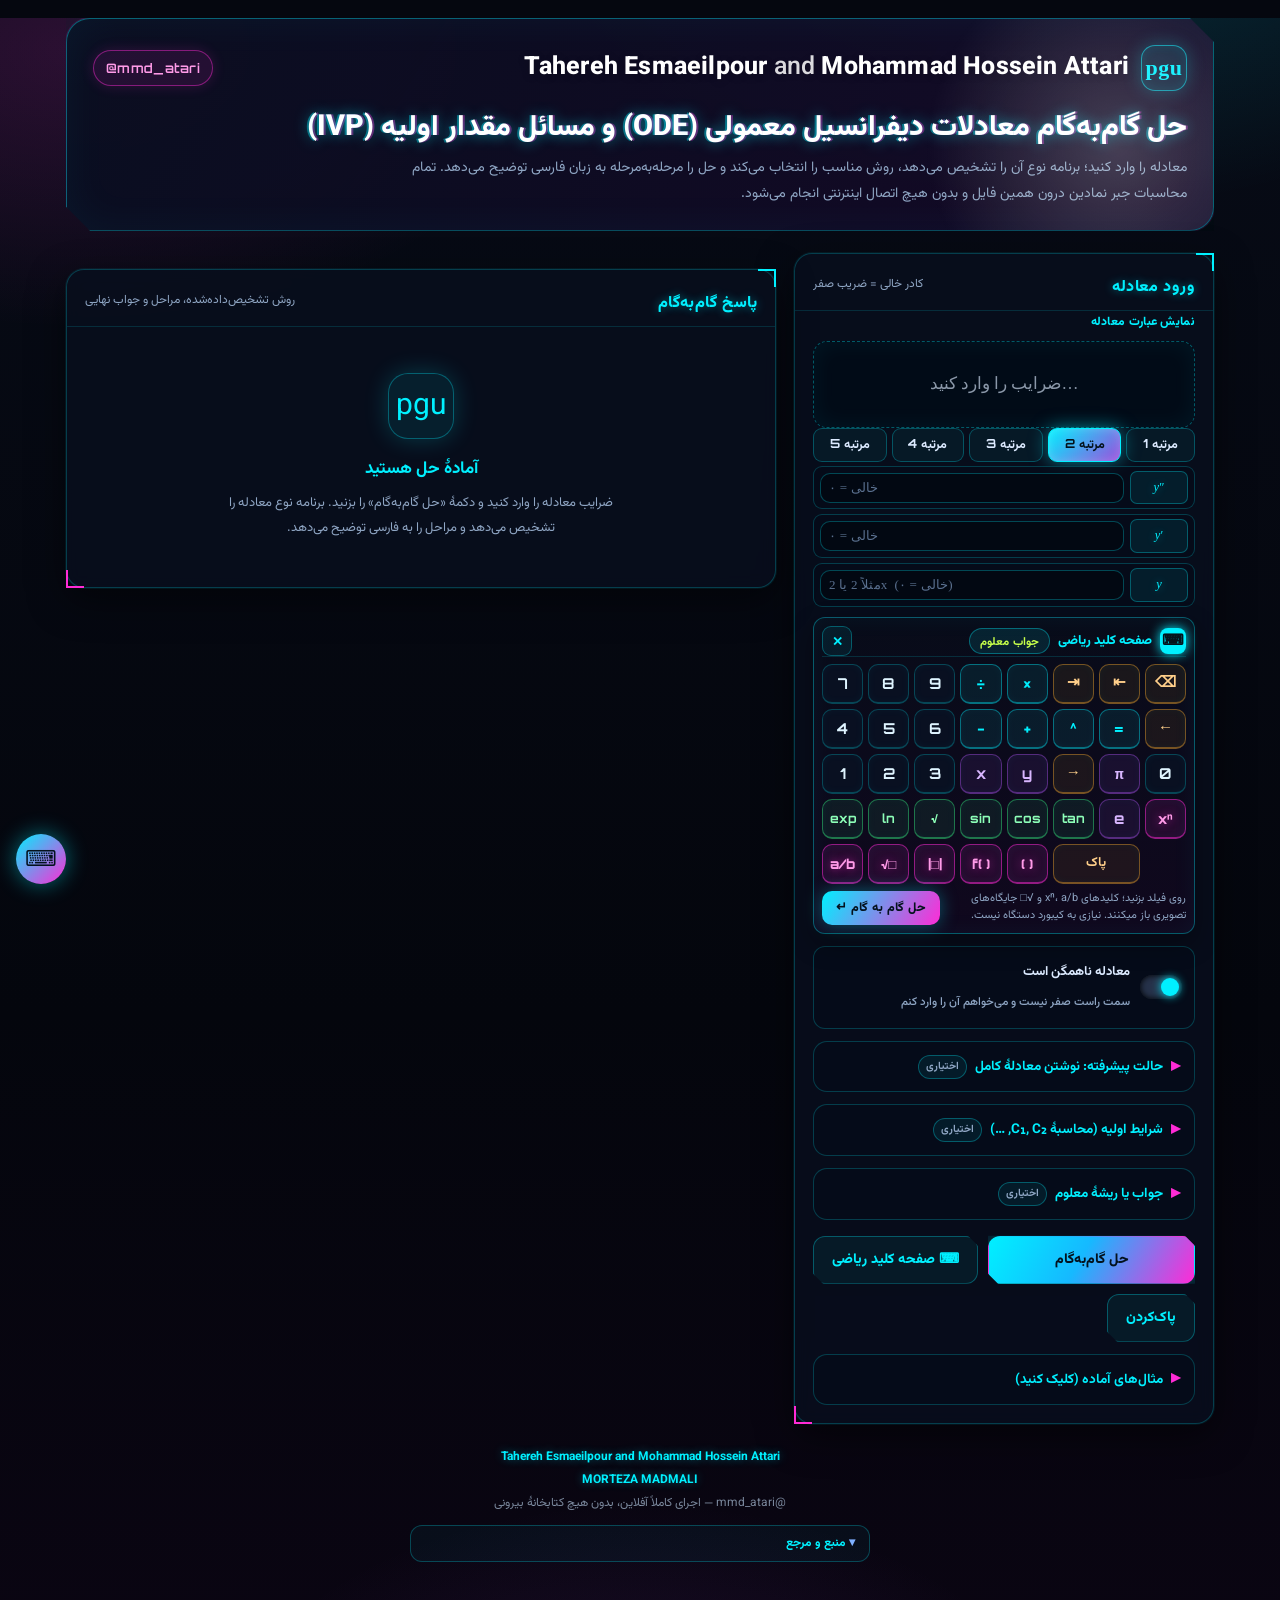
==== index.html @ f5df36d0 "Add index.html for GitHub Pages link" ====
<!DOCTYPE html>
<html lang="fa" dir="rtl">
<head>
<meta charset="utf-8">
<meta name="viewport" content="width=device-width, initial-scale=1, maximum-scale=5">
<meta name="description" content="حل گام‌به‌گام معادلات دیفرانسیل معمولی و مسائل مقدار اولیه — کاملاً آفلاین">
<meta name="author" content="Tahereh Esmaeilpour and Mohammad Hossein Attari">
<meta name="theme-color" content="#05070f">
<title>حل گام‌به‌گام معادلات دیفرانسیل | Tahereh Esmaeilpour &amp; Mohammad Hossein Attari</title>
<link id="favicon" rel="icon" href="data:,">
<style>
/* فونتهای داخلی — Vazirmatn (فارسی) و Orbitron (سایبرپانک) */
@font-face{font-family:'Vazirmatn';src:url([data-uri]) format('truetype');font-weight:100 900;font-style:normal;font-display:swap;}
@font-face{font-family:'Orbitron';src:url([data-uri]) format('truetype');font-weight:400 900;font-style:normal;font-display:swap;}

/* ============================================================
   رابط کاربری — طراحی فارسی/راست‌به‌چپ
   ============================================================ */
:root {
  --bg: #2a1206;
  --bg2: #4a1e08;
  --card: #ffffff;
  --ink: #16202e;
  --ink-soft: #4d5c70;
  --line: #e2e8f0;
  --brand: #1f6feb;
  --brand2: #7c3aed;
  --brand3: #0ea5a5;
  --ok: #0f9d58;
  --warn: #b45309;
  --err: #c02626;
  --math-bg: #f7f9fc;
  --radius: 18px;
  --shadow: 0 10px 30px rgba(15, 30, 60, .08);
  --shadow-lg: 0 24px 60px rgba(15, 30, 60, .14);
  --mono: "Cambria Math", "Latin Modern Math", "Times New Roman", serif;
}

* { box-sizing: border-box; }

html, body {
  margin: 0;
  padding: 0;
}

body {
  font-family: "Vazirmatn", "Segoe UI", Tahoma, "Iranian Sans", sans-serif;
  background:
    radial-gradient(1200px 600px at 85% -10%, #ff8a1f 0%, transparent 60%),
    radial-gradient(900px 500px at 5% 0%, #ff4d00 0%, transparent 55%),
    radial-gradient(700px 500px at 50% 100%, #ffb02e 0%, transparent 60%),
    var(--bg);
  color: var(--ink);
  line-height: 1.9;
  min-height: 100vh;
  -webkit-text-size-adjust: 100%;
}

.wrap {
  max-width: 1180px;
  margin: 0 auto;
  padding: 0 16px 60px;
}

/* ------------------------------ هدر ------------------------------ */
.hero {
  position: relative;
  margin: 18px auto 22px;
  padding: 26px 26px 22px;
  border-radius: 24px;
  background:
    linear-gradient(135deg, rgba(255,61,0,.96), rgba(255,122,24,.94) 55%, rgba(255,178,46,.94));
  color: #fff;
  box-shadow: var(--shadow-lg);
  overflow: hidden;
}
.hero::after {
  content: "";
  position: absolute;
  inset: -40% -10% auto auto;
  width: 420px; height: 420px;
  background: radial-gradient(circle, rgba(255,255,255,.22), transparent 65%);
  border-radius: 50%;
  pointer-events: none;
}
.hero-top {
  display: flex;
  align-items: center;
  justify-content: space-between;
  gap: 14px;
  flex-wrap: wrap;
}
.brand-line {
  display: flex;
  align-items: center;
  gap: 12px;
}
.logo-mark {
  width: 46px; height: 46px;
  border-radius: 14px;
  background: rgba(255,255,255,.16);
  border: 1px solid rgba(255,255,255,.35);
  display: grid;
  place-items: center;
  font-family: var(--mono);
  font-size: 22px;
  font-weight: 700;
  letter-spacing: .5px;
  backdrop-filter: blur(4px);
}
.authors {
  font-size: clamp(17px, 2.4vw, 25px);
  font-weight: 800;
  letter-spacing: .2px;
  direction: ltr;
  text-align: left;
  line-height: 1.35;
  text-shadow: 0 2px 8px rgba(0,0,0,.18);
}
.handle {
  display: inline-flex;
  align-items: center;
  gap: 6px;
  font-size: 13px;
  padding: 5px 12px;
  border-radius: 999px;
  background: rgba(0,0,0,.22);
  border: 1px solid rgba(255,255,255,.28);
  direction: ltr;
  font-weight: 600;
  letter-spacing: .3px;
}
.hero h1 {
  margin: 16px 0 4px;
  font-size: clamp(20px, 3vw, 29px);
  font-weight: 800;
  line-height: 1.5;
}
.hero p.sub {
  margin: 0;
  font-size: 14px;
  color: rgba(255,255,255,.9);
  max-width: 780px;
}
.chips {
  display: flex;
  flex-wrap: wrap;
  gap: 8px;
  margin-top: 14px;
}
.chip-soft {
  font-size: 12px;
  padding: 4px 11px;
  border-radius: 999px;
  background: rgba(255,255,255,.14);
  border: 1px solid rgba(255,255,255,.25);
}

/* ------------------------------ شبکه ------------------------------ */
.layout {
  display: grid;
  grid-template-columns: minmax(0, 420px) minmax(0, 1fr);
  gap: 18px;
  align-items: start;
}
@media (max-width: 980px) {
  .layout { grid-template-columns: 1fr; }
}

.card {
  background: var(--card);
  border-radius: var(--radius);
  box-shadow: var(--shadow);
  border: 1px solid rgba(255,255,255,.6);
}
.card + .card { margin-top: 16px; }

.card-head {
  padding: 16px 18px 10px;
  display: flex;
  align-items: center;
  justify-content: space-between;
  gap: 10px;
  flex-wrap: wrap;
}
.card-head h2 {
  margin: 0;
  font-size: 16px;
  font-weight: 800;
}
.card-head .hint {
  font-size: 12px;
  color: var(--ink-soft);
}
.card-body { padding: 0 18px 18px; }

.label {
  display: block;
  font-size: 13px;
  font-weight: 700;
  margin: 12px 0 6px;
  color: #24334a;
}
.label small {
  font-weight: 500;
  color: var(--ink-soft);
}

/* انتخاب مرتبه */
.order-row {
  display: flex;
  gap: 8px;
  flex-wrap: wrap;
}
.order-btn {
  flex: 1 1 auto;
  min-width: 52px;
  padding: 10px 6px;
  border-radius: 12px;
  border: 1.5px solid var(--line);
  background: #fbfcfe;
  color: #26374f;
  font-family: inherit;
  font-size: 14px;
  font-weight: 700;
  cursor: pointer;
  transition: all .15s ease;
}
.order-btn:hover { border-color: #b9cbe8; transform: translateY(-1px); }
.order-btn.active {
  background: linear-gradient(135deg, var(--brand), var(--brand2));
  border-color: transparent;
  color: #fff;
  box-shadow: 0 8px 18px rgba(31,111,235,.28);
}

/* ضرایب */
.coef-list {
  display: flex;
  flex-direction: column;
  gap: 8px;
  margin-top: 6px;
}
.coef-row {
  display: grid;
  grid-template-columns: 74px minmax(0, 1fr);
  align-items: center;
  gap: 8px;
  padding: 6px 8px;
  border-radius: 12px;
  background: #f8fafd;
  border: 1px solid var(--line);
}
.coef-tag {
  font-family: var(--mono);
  font-size: 15px;
  text-align: center;
  color: #1d3557;
  background: #fff;
  border: 1px solid var(--line);
  border-radius: 9px;
  padding: 6px 4px;
  direction: ltr;
  white-space: nowrap;
}
.coef-tag .pow { font-size: 11px; }

/* فشرده کردن بلوک مرتبه و ضرایب */
.input-card .label { margin: 8px 0 4px; font-size: 12px; }
.order-row { gap: 5px; }
.order-btn { min-width: 42px; padding: 6px 4px; border-radius: 9px; font-size: 12.5px; }
.coef-list { gap: 5px; margin-top: 4px; }
.coef-row {
  grid-template-columns: 58px minmax(0, 1fr);
  gap: 6px; padding: 4px 6px; border-radius: 9px;
}
.coef-tag { font-size: 12.5px; padding: 4px 3px; border-radius: 7px; }
.coef-tag .pow { font-size: 10px; }
.coef-row .math-input { padding: 6px 8px; font-size: 13px; min-height: 30px; }

input[type="text"], select, textarea {
  width: 100%;
  font-family: inherit;
  font-size: 14px;
  padding: 10px 12px;
  border-radius: 10px;
  border: 1.5px solid #d7e0ee;
  background: #fff;
  color: var(--ink);
  direction: ltr;
  text-align: left;
  transition: border-color .15s ease, box-shadow .15s ease;
}
input[type="text"]::placeholder { color: #9aa8bb; }
input[type="text"]:focus, select:focus, textarea:focus {
  outline: none;
  border-color: var(--brand);
  box-shadow: 0 0 0 4px rgba(31,111,235,.13);
}
input[dir="rtl"], input.fa { direction: rtl; text-align: right; }
.math-input { font-family: var(--mono); font-size: 14.5px; letter-spacing: .1px; }
input:disabled { background: #f1f4f9; color: #8b98a9; }

/* سوییچ‌ها */
.switch-row {
  display: flex;
  align-items: center;
  gap: 10px;
  padding: 10px 12px;
  border-radius: 12px;
  background: #f6f8fc;
  border: 1px solid var(--line);
  margin-top: 12px;
  cursor: pointer;
  user-select: none;
}
.switch-row input { display: none; }
.switch {
  width: 42px; height: 24px;
  border-radius: 999px;
  background: #cfdaea;
  position: relative;
  flex: 0 0 auto;
  transition: background .18s ease;
}
.switch::after {
  content: "";
  position: absolute;
  top: 3px; right: 3px;
  width: 18px; height: 18px;
  border-radius: 50%;
  background: #fff;
  box-shadow: 0 1px 4px rgba(0,0,0,.25);
  transition: transform .18s ease;
}
.switch-row input:checked + .switch { background: linear-gradient(135deg, var(--brand), var(--brand2)); }
.switch-row input:checked + .switch::after { transform: translateX(-18px); }
.switch-row .sw-label { font-size: 13px; font-weight: 700; }
.switch-row .sw-hint { font-size: 11.5px; color: var(--ink-soft); font-weight: 500; }

/* بخش کشویی */
details.section {
  border: 1px solid var(--line);
  border-radius: 14px;
  margin-top: 12px;
  background: #fbfcfe;
  overflow: hidden;
}
details.section > summary {
  cursor: pointer;
  padding: 12px 14px;
  font-size: 13.5px;
  font-weight: 700;
  color: #1d2f47;
  list-style: none;
  display: flex;
  align-items: center;
  gap: 8px;
}
details.section > summary::-webkit-details-marker { display: none; }
details.section > summary::before {
  content: "‹";
  font-size: 18px;
  line-height: 1;
  color: var(--brand);
  transform: rotate(0deg);
  transition: transform .18s ease;
}
details.section[open] > summary::before { transform: rotate(-90deg); }
details.section > .inner { padding: 0 14px 14px; }
details.section > summary .badge-opt {
  font-size: 10.5px;
  font-weight: 700;
  color: #6b7a8f;
  border: 1px solid var(--line);
  background: #fff;
  padding: 1px 7px;
  border-radius: 999px;
}

.grid-2 {
  display: grid;
  grid-template-columns: 1fr 1fr;
  gap: 10px;
}
@media (max-width: 520px) {
  .grid-2 { grid-template-columns: 1fr; }
}
.field { margin-top: 10px; }
.field label {
  display: block;
  font-size: 12.5px;
  font-weight: 700;
  margin-bottom: 5px;
  color: #2a3a52;
}
.field .sub { font-size: 11px; color: var(--ink-soft); font-weight: 500; }

textarea { min-height: 74px; resize: vertical; font-family: var(--mono); font-size: 14px; }

/* پیشنمایش عبارت معادله — بالای کادر ورودی */
.preview-label {
  font-size: 12px;
  font-weight: 800;
  color: var(--neon-cyan);
  letter-spacing: .3px;
  margin-bottom: 7px;
}
.preview {
  margin-top: 0;
  padding: 14px;
  border-radius: 14px;
  background: linear-gradient(180deg, #f8fbff, #eef4fb);
  border: 1px dashed #c8d7ea;
  min-height: 64px;
  display: grid;
  place-items: center;
  text-align: center;
}
.preview .math { font-size: 17px; }

/* دکمه‌ها */
.btn {
  display: inline-flex;
  align-items: center;
  justify-content: center;
  gap: 8px;
  font-family: inherit;
  font-size: 14px;
  font-weight: 800;
  padding: 12px 18px;
  border-radius: 12px;
  border: 1.5px solid transparent;
  cursor: pointer;
  transition: transform .12s ease, box-shadow .15s ease, background .15s ease;
}
.btn:active { transform: translateY(1px); }
.btn-primary {
  background: linear-gradient(135deg, var(--brand), var(--brand2));
  color: #fff;
  box-shadow: 0 10px 22px rgba(31,111,235,.3);
}
.btn-primary:hover { box-shadow: 0 14px 28px rgba(31,111,235,.36); }
.btn-ghost {
  background: #fff;
  border-color: #d7e0ee;
  color: #26374f;
}
.btn-ghost:hover { border-color: #b9cbe8; background: #fbfcfe; }
.btn-small { padding: 8px 13px; font-size: 12.5px; border-radius: 10px; }
.btn:disabled { opacity: .6; cursor: not-allowed; }

.actions {
  display: flex;
  gap: 10px;
  margin-top: 16px;
  flex-wrap: wrap;
}
.actions .btn-primary { flex: 1 1 160px; }

/* مثال‌ها */
.examples {
  display: flex;
  flex-wrap: wrap;
  gap: 6px;
  margin-top: 6px;
}
.ex {
  font-family: inherit;
  font-size: 11.5px;
  padding: 5px 9px;
  border-radius: 999px;
  border: 1px solid #dbe4f1;
  background: #fff;
  color: #2f415c;
  cursor: pointer;
  transition: all .15s ease;
}
.ex:hover { border-color: var(--brand); color: var(--brand); }

/* خطا */
.error-box {
  margin-top: 12px;
  padding: 11px 13px;
  border-radius: 12px;
  background: #fff4f4;
  border: 1px solid #f3c9c9;
  color: var(--err);
  font-size: 13px;
  font-weight: 600;
  display: none;
}
.error-box.show { display: block; }

/* ------------------------------ نتیجه ------------------------------ */
.result-wrap { min-height: 120px; }

.empty-state {
  padding: 46px 22px;
  text-align: center;
  color: #5b6c83;
}
.empty-state .icon {
  width: 66px; height: 66px;
  margin: 0 auto 14px;
  border-radius: 20px;
  display: grid;
  place-items: center;
  font-size: 30px;
  background: linear-gradient(135deg, #eef4ff, #f5efff);
  border: 1px solid #e3ebf7;
}
.empty-state h3 { margin: 0 0 6px; font-size: 17px; color: #25364e; }
.empty-state p { margin: 0 auto; font-size: 13px; max-width: 420px; }

.result-head {
  display: flex;
  align-items: flex-start;
  justify-content: space-between;
  gap: 12px;
  padding: 18px 18px 12px;
  flex-wrap: wrap;
}
.method-name {
  display: flex;
  align-items: center;
  gap: 10px;
  font-size: 17px;
  font-weight: 800;
  color: #16304f;
}
.method-name .dot {
  width: 10px; height: 10px; border-radius: 50%;
  background: var(--brand);
  box-shadow: 0 0 0 5px rgba(31,111,235,.15);
  flex: 0 0 auto;
}
.method-note { font-size: 12.5px; color: var(--ink-soft); margin-top: 4px; }

.tags { display: flex; flex-wrap: wrap; gap: 6px; }
.tag {
  font-size: 11px;
  font-weight: 700;
  padding: 3px 9px;
  border-radius: 999px;
  background: #eef4ff;
  color: #1f4f9e;
  border: 1px solid #dbe7fb;
  white-space: nowrap;
}
.tag.ic { background: #eefaf2; color: #12704a; border-color: #cdeeda; }
.tag.nonhom { background: #fff6ec; color: #9a5b12; border-color: #f6e0c4; }

.answer-box {
  margin: 6px 18px 18px;
  padding: 18px;
  border-radius: 16px;
  background: linear-gradient(180deg, #f6fbff, #eef5ff);
  border: 1.5px solid #d7e6fa;
  text-align: center;
}
.answer-box .cap {
  font-size: 11.5px;
  font-weight: 800;
  letter-spacing: .2px;
  color: #38618f;
  margin-bottom: 8px;
}
.answer-box .math { font-size: clamp(17px, 2.4vw, 23px); }
.answer-box.tinted {
  background: linear-gradient(180deg, #f4fdf8, #eafaf1);
  border-color: #cbeedb;
}

.steps { padding: 0 18px 8px; }
.step {
  position: relative;
  padding: 14px 0 14px 0;
  border-top: 1px solid #eef1f7;
}
.step:first-child { border-top: none; }
.step-title {
  display: flex;
  align-items: center;
  gap: 9px;
  font-size: 14px;
  font-weight: 800;
  color: #1d3557;
  margin-bottom: 8px;
}
.step-no {
  flex: 0 0 auto;
  width: 24px; height: 24px;
  border-radius: 8px;
  display: grid;
  place-items: center;
  font-size: 12px;
  font-weight: 800;
  color: #fff;
  background: linear-gradient(135deg, var(--brand), var(--brand2));
}
.step p {
  margin: 6px 0;
  font-size: 13.5px;
  color: #34455c;
}
.step .note {
  margin: 8px 0;
  padding: 9px 12px;
  border-radius: 10px;
  background: #f6f8fd;
  border-right: 3px solid var(--brand);
  font-size: 12.5px;
  color: #3b4d66;
}
.step .warn {
  margin: 8px 0;
  padding: 9px 12px;
  border-radius: 10px;
  background: #fff8ee;
  border-right: 3px solid var(--warn);
  font-size: 12.5px;
  color: #7c4a12;
}
.step ul { margin: 6px 0; padding-inline-start: 20px; }
.step li { font-size: 13px; color: #36475e; margin: 3px 0; }

.warnings {
  margin: 0 18px 14px;
  padding: 12px 14px;
  border-radius: 12px;
  background: #fffaf2;
  border: 1px solid #f5dfc0;
  color: #8a5a17;
  font-size: 12.5px;
}
.warnings b { color: #7a4c0d; }

.alts {
  margin: 4px 18px 18px;
  padding: 14px;
  border-radius: 14px;
  background: #fbf8ff;
  border: 1px dashed #d9c9f6;
}
.alts h4 { margin: 0 0 8px; font-size: 13px; color: #4b2d80; }
.alts .row { display: flex; flex-wrap: wrap; gap: 8px; }
.alt-note { font-size: 12px; color: #6b5a8a; margin-top: 8px; }

/* ------------------------------ ریاضی ------------------------------ */
.math {
  direction: ltr;
  unicode-bidi: isolate;
  text-align: center;
  font-family: var(--mono);
  font-size: 16px;
  line-height: 2.05;
  color: #10243c;
  margin: 9px 0;
  overflow-x: auto;
  overflow-y: hidden;
  padding: 2px 0;
}
.math i, .math-inline i { font-family: var(--mono); font-style: italic; }
.math .op, .math-inline .op { font-style: normal; }
.math sup, .math sub { font-size: .68em; }
.math .frac {
  display: inline-flex;
  flex-direction: column;
  vertical-align: middle;
  text-align: center;
  margin: 0 .18em;
  font-size: .95em;
  transform: translateY(-.06em);
}
.math .frac .fr-n {
  padding: 0 .22em;
  border-bottom: 1.4px solid currentColor;
  line-height: 1.35;
}
.math .frac .fr-d { padding: 0 .22em; line-height: 1.35; }
.math .sqrt { display: inline-flex; align-items: flex-start; }
.math .sqrt-sign { font-size: 1.28em; line-height: 1.2; transform: translateY(-.04em); }
.math .sqrt-ovl {
  border-top: 1.4px solid currentColor;
  padding: .08em .18em 0;
  margin-top: .16em;
  line-height: 1.5;
}
.math .paren { color: #58708c; }
.math .fn { font-style: normal; }
.math .abs { padding: 0 .1em; }
.math .int { font-size: 1.22em; vertical-align: -.12em; margin-inline-end: .12em; }

.math-inline {
  direction: ltr;
  unicode-bidi: isolate;
  display: inline-block;
  font-family: var(--mono);
  font-size: .98em;
  vertical-align: baseline;
}

.eq-line {
  font-family: var(--mono);
  font-size: 14.5px;
  direction: ltr;
  text-align: left;
  padding: 3px 0;
  color: #1b3352;
}
.eq-list { direction: ltr; text-align: left; display: inline-block; }

.root-list { display: inline-flex; flex-direction: column; gap: 6px; }
.root-row {
  display: flex;
  align-items: center;
  gap: 10px;
  padding: 6px 10px;
  border-radius: 10px;
  background: #f7f9fd;
  border: 1px solid #e6ecf5;
  direction: ltr;
}
.root-val { font-family: var(--mono); font-size: 14px; color: #14304f; min-width: 92px; }
.root-m, .root-type {
  font-family: "Vazirmatn", Tahoma, sans-serif;
  font-size: 11px;
  color: #5c6d84;
  background: #fff;
  border: 1px solid #e6ecf5;
  border-radius: 999px;
  padding: 1px 8px;
  white-space: nowrap;
}
.trial-term {
  display: inline-block;
  margin: 0 3px;
  padding: 2px 6px;
  border-radius: 8px;
  background: #f6f9ff;
  border: 1px solid #e6eefc;
}

/* نوار پایین */
.foot {
  margin-top: 22px;
  text-align: center;
  font-size: 12px;
  color: rgba(255,255,255,.62);
}
.foot .names { color: rgba(255,255,255,.86); font-weight: 700; direction: ltr; }

/* منبع و مرجع */
.source-ref {
  max-width: 460px;
  margin: 10px auto 0;
  text-align: right;
  border: 1px solid rgba(255,255,255,.18);
  border-radius: 12px;
  background: rgba(255,255,255,.05);
}
.source-ref > summary {
  cursor: pointer;
  list-style: none;
  padding: 6px 14px;
  font-size: 12px;
  font-weight: 700;
  color: rgba(255,255,255,.78);
}
.source-ref > summary::-webkit-details-marker { display: none; }
.source-ref > summary::before { content: "▾ "; color: #7fb0ff; }
.source-ref[open] > summary::before { content: "▴ "; }
.source-body {
  padding: 0 14px 12px;
  font-size: 11.5px;
  line-height: 1.9;
  color: rgba(255,255,255,.66);
}
.source-body .source-title {
  font-size: 13px;
  font-weight: 800;
  color: #fff;
  margin-bottom: 2px;
}
.source-link {
  display: inline-block;
  margin: 6px 0 4px;
  padding: 4px 12px;
  border: 1px solid rgba(127,176,255,.5);
  border-radius: 999px;
  color: #bcd8ff;
  text-decoration: none;
  font-weight: 700;
}
.source-link:hover { background: rgba(127,176,255,.16); color: #fff; }
.source-note { font-size: 10.5px; color: rgba(255,255,255,.48); }

/* اسپینر */
.spinner {
  width: 16px; height: 16px;
  border: 2.5px solid rgba(255,255,255,.45);
  border-top-color: #fff;
  border-radius: 50%;
  animation: spin .7s linear infinite;
}
@keyframes spin { to { transform: rotate(360deg); } }

.fade-in { animation: fade .28s ease both; }
@keyframes fade {
  from { opacity: 0; transform: translateY(6px); }
  to { opacity: 1; transform: translateY(0); }
}

/* ============================================================
   صفحه کلید ریاضی داخلی
   ============================================================ */
body.kb-open { padding-bottom: 0; }

.kb-dock[hidden] { display: none; }
/* کیبورد داخل کادر ورودی و چسبیده به ضرایب */
.kb-dock {
  position: relative;
  direction: rtl;
  margin-top: 10px;
  padding: 8px;
  border: 1px solid var(--line);
  border-radius: 12px;
  background: linear-gradient(180deg, #f8fbff, #eaf1fb);
  box-shadow: inset 0 1px 0 rgba(255,255,255,.7);
  animation: kbUp .18s ease both;
}
@keyframes kbUp { from { transform: translateY(18px); opacity: 0; } to { transform: none; opacity: 1; } }

.kb-bar {
  display: flex; align-items: center; justify-content: space-between;
  gap: 10px; margin-bottom: 7px;
}
.kb-title {
  display: flex; align-items: center; gap: 8px;
  font-size: 13px; font-weight: 800; color: #1b2b44;
}
.kb-icon {
  display: inline-grid; place-items: center;
  width: 26px; height: 26px; border-radius: 8px;
  background: var(--brand); color: #fff; font-size: 15px;
}
.kb-target {
  font-size: 11.5px; font-weight: 700; color: #285b9e;
  background: #e1ecff; border: 1px solid #c8dcff;
  border-radius: 999px; padding: 1px 10px;
  max-width: 46vw; overflow: hidden; text-overflow: ellipsis; white-space: nowrap;
  direction: rtl;
}
.kb-bar-actions { display: flex; gap: 6px; }
.kb-mini {
  border: 1px solid #cbd7e8; background: #fff; color: #33455f;
  border-radius: 9px; min-width: 30px; height: 30px;
  font-weight: 800; cursor: pointer;
}
.kb-mini:active { background: #e6eefb; }

.kb-keys {
  display: grid;
  grid-template-columns: repeat(8, minmax(0, 1fr));
  gap: 5px;
  direction: ltr;
  max-width: 620px;
  margin: 0 auto;
}
.kb-key {
  appearance: none;
  min-width: 0; min-height: 40px;
  border: 1px solid #c9d6e8;
  border-bottom-width: 2px;
  border-radius: 10px;
  background: #fff;
  color: #17253b;
  font-family: var(--mono);
  font-size: 15px;
  font-weight: 700;
  line-height: 1;
  cursor: pointer;
  touch-action: manipulation;
  user-select: none;
  -webkit-user-select: none;
  -webkit-tap-highlight-color: transparent;
}
.kb-key:active { transform: translateY(1px); border-bottom-width: 1px; background: #e8f1ff; }
.kb-key.wide { grid-column: span 2; font-family: inherit; font-size: 13px; }
.kb-key.op { background: #eaf2ff; color: #1759ad; }
.kb-key.var { background: #f0ecff; color: #5a37a0; }
.kb-key.fn { background: #e8faf7; color: #0b756e; font-size: 12.5px; }
.kb-key.edit { background: #fff3e5; color: #9a5b00; font-family: inherit; }

.kb-foot {
  display: flex; align-items: center; justify-content: space-between;
  gap: 10px; max-width: 620px; margin: 7px auto 0;
}
.kb-tip { font-size: 11px; color: #5b6d86; line-height: 1.5; }
.kb-solve {
  flex: none;
  border: 0; border-radius: 10px;
  background: var(--brand); color: #fff;
  font-family: inherit; font-size: 12.5px; font-weight: 800;
  padding: 7px 14px; cursor: pointer;
  box-shadow: 0 4px 12px rgba(31, 111, 235, .28);
}
.kb-solve:active { transform: translateY(1px); }

.kb-fab {
  position: fixed;
  left: 16px; bottom: 16px;
  z-index: 1001;
  width: 50px; height: 50px;
  display: grid; place-items: center;
  border: 0; border-radius: 50%;
  background: var(--brand); color: #fff;
  font-size: 22px; cursor: pointer;
  box-shadow: 0 8px 22px rgba(8, 22, 48, .32);
  transition: bottom .18s ease;
}
.kb-fab:active { transform: scale(.96); }


/* ساختارهای视觉效果 (توان، کسر، ریشه، ...) */
.kb-key.tpl {
  background: #fff0f6; color: #a82460; border-color: #f0bfd8;
  font-weight: 800; font-size: 13.5px;
}

.kb-composer[hidden] { display: none; }
.kb-composer {
  position: absolute;
  left: 12px; right: 12px; top: 94px; bottom: 54px;
  z-index: 6;
  display: flex; flex-direction: column;
  direction: rtl;
  background: #fff;
  border: 1px solid #c7d5e8;
  border-radius: 14px;
  box-shadow: 0 14px 34px rgba(12, 32, 64, .18);
  padding: 10px 12px;
  animation: fade .16s ease both;
}
.kb-comp-head {
  display: flex; align-items: center; justify-content: space-between;
  gap: 10px; margin-bottom: 8px;
  font-size: 13px; font-weight: 800; color: #1b2b44;
}
.kb-comp-body {
  flex: 1; min-height: 0;
  display: grid; place-items: center;
  overflow: auto; padding: 4px;
}
.kb-comp-foot {
  display: flex; align-items: center; justify-content: flex-end;
  gap: 8px; margin-top: 8px;
}
.kb-comp-hint { margin-left: auto; font-size: 10.5px; color: #7b8ba1; }
.kb-comp-cancel, .kb-comp-ok {
  border-radius: 9px; padding: 6px 14px;
  font-family: inherit; font-size: 12px; font-weight: 800; cursor: pointer;
}
.kb-comp-cancel { background: #fff; border: 1px solid #cbd7e8; color: #33455f; }
.kb-comp-ok { background: var(--brand); border: 0; color: #fff; }

.tpl-row {
  display: flex; align-items: center; justify-content: center;
  gap: 8px; direction: ltr; flex-wrap: wrap;
}
.tpl-slot {
  width: 86px !important; min-width: 58px;
  padding: 6px 8px !important;
  border: 1.5px dashed #9fb6d4 !important;
  border-radius: 9px !important;
  background: #f8fbff !important;
  text-align: center !important;
  font-family: var(--mono); font-size: 15px !important;
}
.tpl-slot::placeholder { color: #9aa8bb; }
.tpl-slot:focus { border-color: var(--brand) !important; box-shadow: 0 0 0 3px rgba(31,111,235,.13) !important; }
.tpl-small { width: 56px !important; min-width: 48px; font-size: 13px !important; }
.tpl-caret { color: #7b8ba1; font-family: var(--mono); font-size: 14px; }
.tpl-power { align-items: flex-end; }
.tpl-power .tpl-sup { align-self: flex-start; transform: translateY(-13px); }
.tpl-frac { flex-direction: column; gap: 0; }
.tpl-frac .tpl-slot { width: 118px !important; }
.tpl-line { width: 118px; height: 2px; background: #33455f; border-radius: 2px; margin: 2px 0; }
.tpl-radical { font-family: var(--mono); font-size: 36px; line-height: 1; color: #14243b; }
.tpl-root { border-top: 2px solid #33455f !important; border-radius: 0 0 9px 9px !important; }
.tpl-fnbtns { display: flex; gap: 5px; flex-wrap: wrap; justify-content: center; max-width: 260px; }
.tpl-fn {
  border: 1px solid #cbd7e8; background: #fff; color: #33455f;
  border-radius: 7px; padding: 3px 9px;
  font: 700 12px var(--mono); cursor: pointer;
}
.tpl-fn.active { background: var(--brand); border-color: var(--brand); color: #fff; }
.tpl-fnname { font-family: var(--mono); font-weight: 700; color: #0b756e; }

/* منوی مرتبهٔ مشتق بالای کلیدهای x و y (با نگه داشتن ماوس باز میشود) */
.kb-prime-host { position: relative; display: block; min-width: 0; }
.kb-prime-host > .kb-key { width: 100%; }
.kb-prime-menu {
  position: absolute;
  bottom: calc(100% + 7px);
  left: 50%;
  transform: translate(-50%, 5px);
  z-index: 30;
  display: flex;
  gap: 3px;
  padding: 5px 6px;
  white-space: nowrap;
  direction: ltr;
  border-radius: 10px;
  border: 1px solid rgba(255, 43, 214, .55);
  background: rgba(8, 12, 26, .98);
  box-shadow: 0 0 22px rgba(255, 43, 214, .25);
  opacity: 0;
  visibility: hidden;
  pointer-events: none;
  transition: opacity .12s ease, transform .12s ease, visibility .12s ease;
}
/* پل نامرئی میان کلید و منو تا هنگام حرکت ماوس بسته نشود */
.kb-prime-menu::before {
  content: "";
  position: absolute; left: 0; right: 0; bottom: -9px; height: 9px;
}
.kb-prime-host:hover > .kb-prime-menu,
.kb-prime-host:focus-within > .kb-prime-menu,
.kb-prime-host.open > .kb-prime-menu {
  opacity: 1;
  visibility: visible;
  pointer-events: auto;
  transform: translate(-50%, 0);
}
.kb-prime-menu button {
  min-width: 30px;
  height: 28px;
  padding: 0 5px;
  border: 1px solid rgba(0, 240, 255, .35);
  border-radius: 7px;
  background: rgba(0, 240, 255, .07);
  color: #dff4ff;
  font: 700 12px var(--mono);
  cursor: pointer;
}
.kb-prime-menu button:hover,
.kb-prime-menu button:focus-visible {
  background: var(--neon-cyan);
  color: #04121e;
  box-shadow: 0 0 12px var(--neon-cyan);
  outline: none;
}

@media (max-width: 560px) {
  .kb-dock { padding-left: 8px; padding-right: 8px; }
  .kb-keys { gap: 4px; }
  .kb-key { min-height: 38px; font-size: 14px; border-radius: 9px; }
  .kb-key.fn { font-size: 11.5px; }
  .kb-tip { display: none; }
  .kb-foot { justify-content: center; }
  .kb-solve { width: 100%; }
  .kb-target { max-width: 40vw; }
  .kb-composer { left: 8px; right: 8px; top: 88px; bottom: 50px; padding: 8px 10px; }
  .kb-comp-hint { display: none; }
  .kb-comp-foot { justify-content: stretch; }
  .kb-comp-cancel, .kb-comp-ok { flex: 1; }
}

/* ============================================================
   تم سایبرپانک — نئون / گلیچ / اسکنلاین / پنل HUD
   (همهٔ افکت ها به صورت داخلی و بدون کتابخانهٔ خارجی)
   ============================================================ */
:root {
  --neon-cyan: #00f0ff;
  --neon-magenta: #ff2bd6;
  --neon-lime: #c6ff4a;
  --neon-green: #39ff88;
  --neon-yellow: #ffb02e;
  --neon-purple: #9d4edd;
  --cy-bg: #05070f;
  --cy-panel: rgba(9, 14, 29, .88);
  --cy-line: rgba(0, 240, 255, .22);
  --cy-text: #dceaff;
  --cy-dim: #8fa6c4;
  --tech: "Orbitron", "Vazirmatn", Consolas, monospace;

  --card: var(--cy-panel);
  --ink: var(--cy-text);
  --ink-soft: var(--cy-dim);
  --line: var(--cy-line);
  --brand: var(--neon-cyan);
  --brand2: var(--neon-magenta);
  --brand3: var(--neon-green);
  --math-bg: rgba(0, 20, 34, .6);
  --err: #ff5d7e;
  --warn: var(--neon-yellow);
  --ok: var(--neon-green);
  --shadow: 0 0 0 1px rgba(0, 240, 255, .07), 0 12px 36px rgba(0, 0, 0, .5);
  --shadow-lg: 0 0 0 1px rgba(255, 43, 214, .12), 0 22px 60px rgba(0, 0, 0, .65), 0 0 44px rgba(0, 240, 255, .09);
}

html, body { background: var(--cy-bg); }
body {
  color: var(--cy-text);
  background:
    radial-gradient(900px 520px at 82% -8%, rgba(0, 240, 255, .17), transparent 62%),
    radial-gradient(820px 480px at 6% 2%, rgba(255, 43, 214, .15), transparent 58%),
    radial-gradient(760px 520px at 50% 112%, rgba(157, 78, 221, .16), transparent 60%),
    linear-gradient(180deg, #070b16, #04060d 62%, #0a0512);
}

/* پسزمینه تمیز — بدون خطوط اسکن/شبکه که روی متن تداخل ایجاد میکردند */

/* هدر — پنل HUD با گوشههای برشخورده */
.hero {
  background: linear-gradient(120deg, rgba(9,15,32,.94), rgba(22,9,40,.92));
  border: 1px solid rgba(0, 240, 255, .38);
  box-shadow: var(--shadow-lg), inset 0 0 46px rgba(0, 240, 255, .05);
  clip-path: polygon(0 0, calc(100% - 24px) 0, 100% 24px, 100% 100%, 24px 100%, 0 calc(100% - 24px));
}
.logo-mark {
  background: rgba(0, 240, 255, .1);
  border-color: rgba(0, 240, 255, .55);
  color: var(--neon-cyan);
  box-shadow: 0 0 18px rgba(0, 240, 255, .25), inset 0 0 12px rgba(0, 240, 255, .1);
}
.handle {
  background: rgba(255, 43, 214, .1);
  border-color: rgba(255, 43, 214, .45);
  color: #ff9be8;
  font-family: var(--tech);
  box-shadow: 0 0 14px rgba(255, 43, 214, .16);
}
.hero h1 {
  color: #fff;
  text-shadow: 0 0 14px rgba(0,240,255,.55), 2px 0 rgba(255,43,214,.38), -2px 0 rgba(0,240,255,.38);
}
.sub, .chips .chip-soft { color: var(--cy-dim) !important; }
.chip-soft {
  background: rgba(0, 240, 255, .06);
  border-color: rgba(0, 240, 255, .28);
  font-family: var(--tech);
}

/* کارتها با گوشههای HUD */
.card {
  position: relative;
  background: var(--cy-panel);
  border: 1px solid var(--cy-line);
  box-shadow: var(--shadow);
  -webkit-backdrop-filter: blur(8px);
  backdrop-filter: blur(8px);
}
.card::before, .card::after {
  content: ""; position: absolute; width: 16px; height: 16px; pointer-events: none;
}
.card::before { top: -1px; right: -1px; border-top: 2px solid var(--neon-cyan); border-right: 2px solid var(--neon-cyan); }
.card::after { bottom: -1px; left: -1px; border-bottom: 2px solid var(--neon-magenta); border-left: 2px solid var(--neon-magenta); }
.card-head { border-bottom: 1px solid rgba(0, 240, 255, .14); }
.card-head h2 {
  color: var(--neon-cyan);
  font-family: var(--tech);
  letter-spacing: .4px;
  text-shadow: 0 0 10px rgba(0, 240, 255, .45);
}
.card-head .hint, .label, .label small, .field label, .field .sub { color: var(--cy-dim); }

/* ورودیها */
.order-btn, .btn, .ex, .tag, .kb-key, .kb-mini, .kb-solve, .tpl-fn,
.tpl-caret, .kb-target, .kb-comp-hint {
  font-family: var(--tech);
}
.order-btn {
  background: rgba(0, 240, 255, .05);
  border-color: rgba(0, 240, 255, .28);
  color: var(--cy-text);
}
.order-btn:hover { border-color: var(--neon-cyan); box-shadow: 0 0 14px rgba(0, 240, 255, .2); }
.order-btn.active {
  background: linear-gradient(135deg, var(--neon-cyan), var(--neon-purple));
  border-color: var(--neon-cyan); color: #04121c;
  box-shadow: 0 0 18px rgba(0, 240, 255, .5), inset 0 0 10px rgba(255,255,255,.2);
}
.coef-row, .switch-row, details.section {
  background: rgba(6, 12, 26, .72);
  border-color: var(--cy-line);
  color: var(--cy-text);
}
.coef-tag {
  background: rgba(0, 240, 255, .08);
  border-color: rgba(0, 240, 255, .3);
  color: var(--neon-cyan);
  text-shadow: 0 0 8px rgba(0, 240, 255, .45);
}
input[type="text"], select, textarea {
  background: rgba(3, 8, 18, .9);
  color: var(--neon-lime);
  border-color: rgba(0, 240, 255, .28);
  caret-color: var(--neon-magenta);
  font-family: var(--tech);
}
input[type="text"]::placeholder { color: #5a708f; }
input[type="text"]:focus, select:focus, textarea:focus {
  border-color: var(--neon-cyan);
  background: rgba(0, 20, 34, .95);
  box-shadow: 0 0 0 3px rgba(0, 240, 255, .14), 0 0 18px rgba(0, 240, 255, .2);
}
input.math-input[type="text"], textarea.math-input { font-family: var(--mono); letter-spacing: .2px; }
input:disabled { background: rgba(255,255,255,.04); color: #6a7d98; }
.switch { background: #26324a; box-shadow: inset 0 0 6px #000; }
.switch::after { background: var(--neon-cyan); box-shadow: 0 0 10px var(--neon-cyan); }
.switch-row input:checked + .switch {
  background: linear-gradient(90deg, rgba(0,240,255,.45), rgba(255,43,214,.45));
  box-shadow: 0 0 12px rgba(0, 240, 255, .35);
}
details.section > summary { color: var(--neon-cyan); }
details.section > summary::before { content: "▸"; color: var(--neon-magenta); }
details.section[open] > summary::before { content: "▾"; }
.badge-opt { background: rgba(0,240,255,.07) !important; border-color: rgba(0,240,255,.3) !important; color: var(--cy-dim) !important; }

.preview {
  background: rgba(0, 12, 24, .78);
  border-color: rgba(0, 240, 255, .35);
  box-shadow: inset 0 0 24px rgba(0, 240, 255, .06);
}

/* دکمهها */
.btn { clip-path: polygon(0 0, calc(100% - 10px) 0, 100% 10px, 100% 100%, 10px 100%, 0 calc(100% - 10px)); }
.btn-primary {
  background: linear-gradient(120deg, var(--neon-cyan), #16b9ff 45%, var(--neon-magenta));
  color: #03121e;
  box-shadow: 0 0 22px rgba(0, 240, 255, .4);
}
.btn-primary:hover { box-shadow: 0 0 34px rgba(255, 43, 214, .5); filter: brightness(1.08); }
.btn-ghost {
  background: rgba(0, 240, 255, .06);
  border-color: rgba(0, 240, 255, .3);
  color: var(--neon-cyan);
}
.btn-ghost:hover { background: rgba(0, 240, 255, .14); border-color: var(--neon-cyan); box-shadow: 0 0 16px rgba(0, 240, 255, .22); }
.ex {
  background: rgba(157, 78, 221, .09);
  border-color: rgba(157, 78, 221, .38);
  color: #dcc8ff;
}
.ex:hover { border-color: var(--neon-magenta); color: #fff; box-shadow: 0 0 12px rgba(255, 43, 214, .32); }
.error-box {
  background: rgba(255, 93, 126, .1);
  border-color: rgba(255, 93, 126, .5);
  color: #ff9db1;
  box-shadow: 0 0 18px rgba(255, 93, 126, .16);
}

/* نتیجه */
.empty-state, .empty-state p { color: var(--cy-dim); }
.empty-state .icon {
  background: rgba(0, 240, 255, .08);
  border-color: rgba(0, 240, 255, .32);
  color: var(--neon-cyan);
  box-shadow: 0 0 24px rgba(0, 240, 255, .2);
}
.empty-state h3 { color: var(--neon-cyan); }
.method-name { color: #fff; text-shadow: 0 0 12px rgba(0, 240, 255, .4); }
.method-name .dot {
  background: var(--neon-green);
  box-shadow: 0 0 12px var(--neon-green);
  animation: cy-pulse 1.8s ease-in-out infinite;
}
@keyframes cy-pulse { 50% { opacity: .45; box-shadow: 0 0 4px var(--neon-green); } }
.tag { background: rgba(0, 240, 255, .09); color: var(--neon-cyan); border-color: rgba(0, 240, 255, .3); }
.tag.ic { background: rgba(57, 255, 136, .09); color: var(--neon-green); border-color: rgba(57, 255, 136, .35); }
.tag.nonhom { background: rgba(255, 176, 46, .1); color: var(--neon-yellow); border-color: rgba(255, 176, 46, .35); }
.answer-box {
  background: linear-gradient(180deg, rgba(0, 30, 44, .85), rgba(10, 16, 38, .9));
  border-color: rgba(0, 240, 255, .5);
  box-shadow: 0 0 26px rgba(0, 240, 255, .16), inset 0 0 26px rgba(0, 240, 255, .05);
  overflow: hidden;
}
.answer-box::before {
  content: ""; position: absolute; inset: 0; pointer-events: none;
  background: repeating-linear-gradient(90deg, transparent, transparent 22px, rgba(0,240,255,.035) 22px, rgba(0,240,255,.035) 23px);
}
.answer-box .cap { color: var(--neon-magenta); letter-spacing: 1px; }
.answer-box.tinted { border-color: rgba(57, 255, 136, .5); box-shadow: 0 0 26px rgba(57, 255, 136, .14); }
.step { border-top: 1px solid rgba(0, 240, 255, .13); }
.step-title { color: var(--neon-cyan); }
.step-no {
  background: linear-gradient(135deg, var(--neon-magenta), var(--neon-purple));
  color: #fff;
  box-shadow: 0 0 12px rgba(255, 43, 214, .4);
}
.step p, .step li, .eq-line { color: #c8d8ef; }
.step .note { background: rgba(0, 240, 255, .06); border-right-color: var(--neon-cyan); color: #cfe6ff; }
.step .warn { background: rgba(255, 176, 46, .08); border-right-color: var(--neon-yellow); color: #ffd9a0; }
.warnings {
  background: rgba(255, 176, 46, .08);
  border-color: rgba(255, 176, 46, .4);
  color: #ffd9a0;
}
.warnings b { color: var(--neon-yellow); }
.alts { background: rgba(157, 78, 221, .08); border-color: rgba(157, 78, 221, .38); }
.alts h4, .alt-note { color: #d9b6ff; }

/* ریاضی */
.math, .eq-line { color: #e9f6ff; }
.math .paren { color: var(--neon-cyan); }
.math-inline { color: #e9f6ff; }

/* صفحه کلید */
.kb-dock {
  background: linear-gradient(180deg, rgba(8, 12, 26, .97), rgba(16, 8, 30, .98));
  border-color: rgba(0, 240, 255, .35);
  box-shadow: inset 0 0 26px rgba(0, 240, 255, .05), 0 10px 26px rgba(0, 0, 0, .32);
}
.kb-bar { border-bottom: 1px solid rgba(0, 240, 255, .15); }
.kb-title { color: var(--neon-cyan); }
.kb-icon { background: var(--neon-cyan); color: #04121c; box-shadow: 0 0 12px var(--neon-cyan); }
.kb-target { background: rgba(0, 240, 255, .1); border-color: rgba(0, 240, 255, .35); color: var(--neon-lime); }
.kb-mini { background: rgba(0, 240, 255, .07); border-color: rgba(0, 240, 255, .3); color: var(--neon-cyan); }
.kb-key {
  background: rgba(10, 18, 34, .92);
  border-color: rgba(0, 240, 255, .24);
  color: #dff4ff;
  box-shadow: inset 0 0 8px rgba(0, 240, 255, .04);
}
.kb-key:active { background: rgba(0, 240, 255, .2); box-shadow: 0 0 14px rgba(0, 240, 255, .35); }
.kb-key.op { background: rgba(0, 240, 255, .08); border-color: rgba(0, 240, 255, .4); color: var(--neon-cyan); }
.kb-key.var { background: rgba(157, 78, 221, .1); border-color: rgba(157, 78, 221, .45); color: #d9b6ff; }
.kb-key.fn { background: rgba(57, 255, 136, .07); border-color: rgba(57, 255, 136, .4); color: #8dffb8; }
.kb-key.edit { background: rgba(255, 176, 46, .07); border-color: rgba(255, 176, 46, .4); color: #ffcf8a; }
.kb-key.tpl {
  background: rgba(255, 43, 214, .1);
  border-color: rgba(255, 43, 214, .5);
  color: #ff9be8;
  text-shadow: 0 0 8px rgba(255, 43, 214, .5);
}
.kb-solve {
  background: linear-gradient(120deg, var(--neon-cyan), var(--neon-magenta));
  color: #04121e;
  box-shadow: 0 0 18px rgba(0, 240, 255, .35);
}
.kb-fab {
  background: linear-gradient(135deg, var(--neon-cyan), var(--neon-magenta));
  color: #04121e;
  box-shadow: 0 0 22px rgba(0, 240, 255, .45);
}
.kb-tip { color: var(--cy-dim); }
.kb-composer { background: rgba(8, 12, 26, .98); border-color: rgba(255, 43, 214, .45); box-shadow: 0 0 34px rgba(255, 43, 214, .2); }
.kb-comp-head { color: var(--neon-magenta); }
.tpl-slot { background: rgba(0, 240, 255, .06) !important; border-color: rgba(0, 240, 255, .4) !important; color: var(--neon-lime); }
.tpl-line { background: var(--neon-cyan); }
.tpl-root { border-top-color: var(--neon-cyan) !important; }
.tpl-fn { background: rgba(0, 240, 255, .07); border-color: rgba(0, 240, 255, .3); color: var(--neon-cyan); }
.tpl-fn.active { background: var(--neon-cyan); color: #04121e; box-shadow: 0 0 12px var(--neon-cyan); }
.tpl-caret, .tpl-fnname { color: var(--neon-cyan); }
.kb-comp-cancel { background: rgba(0, 240, 255, .06); border-color: rgba(0, 240, 255, .3); color: var(--neon-cyan); }
.kb-comp-ok { background: linear-gradient(120deg, var(--neon-cyan), var(--neon-magenta)); color: #04121e; }

/* پاورقی */
.foot { color: rgba(190, 215, 240, .62); }
.foot .names { color: var(--neon-cyan); text-shadow: 0 0 10px rgba(0, 240, 255, .4); }
.source-ref { border-color: rgba(0, 240, 255, .25); background: rgba(0, 240, 255, .04); }
.source-ref > summary { color: var(--neon-cyan); }
.source-body { color: var(--cy-dim); }
.source-link { color: #ff9be8; border-color: rgba(255, 43, 214, .5); }
.source-link:hover { background: rgba(255, 43, 214, .14); color: #fff; }

@media (prefers-reduced-motion: reduce) {
  .method-name .dot { animation: none !important; }
}

/* چاپ */
@media print {
  body { background: #fff; }
  .hero { background: #fff !important; color: #000; box-shadow: none; border: 1px solid #ccc; }
  .hero .chips, .hero .handle { display: none; }
  .layout { display: block; }
  .card { box-shadow: none; border: 1px solid #ddd; break-inside: avoid; }
  .card.input-card { display: none; }
  .alts, .actions { display: none; }
  .kb-dock, .kb-fab, .kb-composer { display: none !important; }
  body.kb-open { padding-bottom: 0; }
  .math { overflow: visible; }
  .source-ref { max-width: none; border-color: #ccc; background: #fff; }
  .source-ref > summary, .source-body, .source-body .source-title { color: #222; }
  .source-ref > summary::before { content: ""; }
  .source-ref:not([open]) > .source-body { display: block !important; }
  .source-link { color: #1f6feb; border-color: #1f6feb; }
  .source-note { color: #555; }
  /* خنثی کردن تم سایبرپانک هنگام چاپ */
  body { color: #000 !important; background: #fff !important; }
  .card::before, .card::after, .answer-box::before { display: none !important; }
  .hero { background: #fff !important; border: 1px solid #ccc !important; box-shadow: none !important; clip-path: none !important; color: #000 !important; }
  .hero h1, .card-head h2, .method-name, .step-title, .empty-state h3,
  .source-ref > summary, .logo-mark, .handle, .chip-soft { color: #000 !important; text-shadow: none !important; box-shadow: none !important; }
  .card, .coef-row, .switch-row, details.section, .preview, .answer-box,
  .step .note, .step .warn, .warnings, .alts, .error-box, .source-ref {
    background: #fff !important; border-color: #ccc !important;
    box-shadow: none !important; -webkit-backdrop-filter: none !important; backdrop-filter: none !important;
  }
  .tag, .tag.ic, .tag.nonhom { background: #fff !important; color: #000 !important; border-color: #ccc !important; }
  .math, .eq-line, .step p, .step li, .field label, .label, .empty-state,
  .answer-box .cap, .source-body, .card-head .hint, .preview-label { color: #000 !important; }
  .step-no, .btn-primary, .kb-solve, .kb-fab, .method-name .dot {
    background: #333 !important; color: #fff !important; box-shadow: none !important; animation: none !important;
  }
}

</style>
</head>
<body>
<div class="wrap">

  <header class="hero">
    <div class="hero-top">
      <div class="brand-line">
        <div class="logo-mark" aria-hidden="true">pgu</div>
        <div class="authors">Tahereh Esmaeilpour <span style="font-weight:500;opacity:.85">and</span> Mohammad Hossein Attari</div>
      </div>
      <div class="handle" title="شناسهٔ برنامه">@mmd_atari</div>
    </div>
    <h1>حل گام‌به‌گام معادلات دیفرانسیل معمولی (ODE) و مسائل مقدار اولیه (IVP)</h1>
    <p class="sub">
      معادله را وارد کنید؛ برنامه نوع آن را تشخیص می‌دهد، روش مناسب را انتخاب می‌کند و حل را
      مرحله‌به‌مرحله به زبان فارسی توضیح می‌دهد. تمام محاسبات جبر نمادین درون همین فایل و
      بدون هیچ اتصال اینترنتی انجام می‌شود.
    </p>
      </header>

  <div class="layout">

    <!-- ------------------------------ ورودی ------------------------------ -->
    <section class="card input-card" aria-label="ورودی معادله">
      <div class="card-head">
        <h2>ورود معادله</h2>
        <span class="hint">کادر خالی = ضریب صفر</span>
      </div>
      <div class="card-body">

        <div class="preview-label">نمایش عبارت معادله</div>
        <div class="preview" id="previewBox" aria-live="polite"></div>

        <div class="order-row" id="orderRow" role="group" aria-label="انتخاب مرتبه"></div>

        <div id="coefArea">
          <div class="coef-list" id="coefList"></div>
        </div>

        <!-- ------------------------------ صفحه کلید داخلی ------------------------------ -->
        <div class="kb-dock" id="kbDock" role="dialog" aria-label="صفحه کلید ریاضی" aria-modal="false" hidden>
          <div class="kb-bar">
            <div class="kb-title">
              <span class="kb-icon" aria-hidden="true">⌨</span>
              <span>صفحه کلید ریاضی</span>
              <span class="kb-target" id="kbTarget">فیلدی را انتخاب کنید</span>
            </div>
            <div class="kb-bar-actions">
              <button type="button" class="kb-mini" id="kbClose" title="بستن (Esc)" aria-label="بستن صفحه کلید">✕</button>
            </div>
          </div>

          <div class="kb-keys" id="kbKeys" aria-label="کلیدهای ریاضی">
            <button type="button" class="kb-key" data-ins="7">7</button>
            <button type="button" class="kb-key" data-ins="8">8</button>
            <button type="button" class="kb-key" data-ins="9">9</button>
            <button type="button" class="kb-key op" data-ins="/" title="تقسیم">÷</button>
            <button type="button" class="kb-key op" data-ins="*" title="ضرب">×</button>
            <button type="button" class="kb-key edit" data-act="end" title="انتهای خط">⇥</button>
            <button type="button" class="kb-key edit" data-act="home" title="ابتدای خط">⇤</button>
            <button type="button" class="kb-key edit" data-act="back" title="پاک کردن آخرین نویسه">⌫</button>

            <button type="button" class="kb-key" data-ins="4">4</button>
            <button type="button" class="kb-key" data-ins="5">5</button>
            <button type="button" class="kb-key" data-ins="6">6</button>
            <button type="button" class="kb-key op" data-ins="-">−</button>
            <button type="button" class="kb-key op" data-ins="+">+</button>
            <button type="button" class="kb-key op" data-ins="^" title="توان">^</button>
            <button type="button" class="kb-key op" data-ins="=">=</button>
            <button type="button" class="kb-key edit" data-act="left" title="حرکت به چپ">←</button>

            <button type="button" class="kb-key" data-ins="1">1</button>
            <button type="button" class="kb-key" data-ins="2">2</button>
            <button type="button" class="kb-key" data-ins="3">3</button>
            <span class="kb-prime-host">
              <button type="button" class="kb-key var" data-ins="x" title="x — ماوس را روی کلید نگه دارید تا مرتبهٔ مشتق انتخاب شود">x</button>
              <span class="kb-prime-menu" role="group" aria-label="مرتبهٔ مشتق x">
                <button type="button" data-prime-var="x" data-prime-order="1" title="مشتق مرتبهٔ ۱ x">x'</button>
                <button type="button" data-prime-var="x" data-prime-order="2" title="مشتق مرتبهٔ ۲ x">x''</button>
                <button type="button" data-prime-var="x" data-prime-order="3" title="مشتق مرتبهٔ ۳ x">x'''</button>
                <button type="button" data-prime-var="x" data-prime-order="4" title="مشتق مرتبهٔ ۴ x">x''''</button>
              </span>
            </span>
            <span class="kb-prime-host">
              <button type="button" class="kb-key var" data-ins="y" title="y — ماوس را روی کلید نگه دارید تا مرتبهٔ مشتق انتخاب شود">y</button>
              <span class="kb-prime-menu" role="group" aria-label="مرتبهٔ مشتق y">
                <button type="button" data-prime-var="y" data-prime-order="1" title="مشتق مرتبهٔ ۱ y">y'</button>
                <button type="button" data-prime-var="y" data-prime-order="2" title="مشتق مرتبهٔ ۲ y">y''</button>
                <button type="button" data-prime-var="y" data-prime-order="3" title="مشتق مرتبهٔ ۳ y">y'''</button>
                <button type="button" data-prime-var="y" data-prime-order="4" title="مشتق مرتبهٔ ۴ y">y''''</button>
              </span>
            </span>
            <button type="button" class="kb-key edit" data-act="right" title="حرکت به راست">→</button>
            <button type="button" class="kb-key var" data-ins="pi" title="عدد پی">π</button>

            <button type="button" class="kb-key" data-ins="0">0</button>
            <button type="button" class="kb-key fn" data-ins="exp()" data-caret="-1">exp</button>
            <button type="button" class="kb-key fn" data-ins="ln()" data-caret="-1">ln</button>
            <button type="button" class="kb-key fn" data-ins="sqrt()" data-caret="-1">√</button>
            <button type="button" class="kb-key fn" data-ins="sin()" data-caret="-1">sin</button>
            <button type="button" class="kb-key fn" data-ins="cos()" data-caret="-1">cos</button>
            <button type="button" class="kb-key fn" data-ins="tan()" data-caret="-1">tan</button>
            <button type="button" class="kb-key var" data-ins="e" title="پایهٔ لگاریتم طبیعی">e</button>

            <button type="button" class="kb-key tpl" data-tpl="power" title="توان با جایگاه بالای عبارت">xⁿ</button>
            <button type="button" class="kb-key tpl" data-tpl="frac" title="کسر با صورت و مخرج">a/b</button>
            <button type="button" class="kb-key tpl" data-tpl="sqrt" title="ریشه با جایگاه داخل">√□</button>
            <button type="button" class="kb-key tpl" data-tpl="abs" title="قدر مطلق">|□|</button>
            <button type="button" class="kb-key tpl" data-tpl="func" title="تابع با جایگاه ورودی">f( )</button>
            <button type="button" class="kb-key tpl" data-tpl="paren" title="پرانتز">( )</button>
            <button type="button" class="kb-key edit wide" data-act="clear" title="پاک کردن تمام فیلد">پاک</button>
          </div>

          <div class="kb-composer" id="kbComposer" hidden>
            <div class="kb-comp-head">
              <span id="kbCompTitle">ساختار</span>
              <button type="button" class="kb-mini" id="kbCompClose" aria-label="بستن ساختار">✕</button>
            </div>
            <div class="kb-comp-body" id="kbCompBody"></div>
            <div class="kb-comp-foot">
              <span class="kb-comp-hint">جایگاه‌ها را با همان کیبورد پر کنید</span>
              <button type="button" class="kb-comp-cancel" id="kbCompCancel">لغو</button>
              <button type="button" class="kb-comp-ok" id="kbCompInsert">درج</button>
            </div>
          </div>

          <div class="kb-foot">
            <span class="kb-tip">روی فیلد بزنید؛ کلیدهای xⁿ، a/b و √□ جایگاه‌های تصویری باز میکنند. نیازی به کیبورد دستگاه نیست.</span>
            <button type="button" class="kb-solve" id="kbSolve">حل گام به گام ↵</button>
          </div>
        </div>

        <div id="rhsRow">
          <label class="switch-row" for="nonhomCheck">
            <input type="checkbox" id="nonhomCheck">
            <span class="switch" aria-hidden="true"></span>
            <span>
              <span class="sw-label">معادله ناهمگن است</span><br>
              <span class="sw-hint">سمت راست صفر نیست و می‌خواهم آن را وارد کنم</span>
            </span>
          </label>
          <div class="field" id="rhsField" style="display:none">
            <label>سمت راست معادله <span class="math-inline"><i>f</i>(<i>x</i>,<i>y</i>)</span></label>
            <input type="text" class="math-input" dir="ltr" id="rhsInput" placeholder="exp(2*x)  یا  x*y^2  یا  sin(x)" autocomplete="off" spellcheck="false">
          </div>
        </div>

        <details class="section">
          <summary>حالت پیشرفته: نوشتن معادلهٔ کامل <span class="badge-opt">اختیاری</span></summary>
          <div class="inner">
            <label class="switch-row" for="rawCheck">
              <input type="checkbox" id="rawCheck">
              <span class="switch" aria-hidden="true"></span>
              <span>
                <span class="sw-label">معادله را به شکل کامل می‌نویسم</span><br>
                <span class="sw-hint">مناسب معادله‌های ضمنی، کامل (Exact) و کلرو</span>
              </span>
            </label>
            <div class="field" id="rawField" style="display:none">
              <label>معادلهٔ کامل <span class="sub">(مشتق اول را با y' بنویسید؛ مرتبهٔ اول)</span></label>
              <textarea class="math-input" dir="ltr" id="rawInput" placeholder="(2*x+y) + (x+2*y)*y' = 0" spellcheck="false"></textarea>
            </div>
          </div>
        </details>

        <details class="section">
          <summary>شرایط اولیه (محاسبهٔ C₁, C₂, …) <span class="badge-opt">اختیاری</span></summary>
          <div class="inner">
            <label class="switch-row" for="icCheck">
              <input type="checkbox" id="icCheck">
              <span class="switch" aria-hidden="true"></span>
              <span>
                <span class="sw-label">شرایط اولیه را دارم</span><br>
                <span class="sw-hint">با وارد کردن مقادیر، ثابت‌ها و جواب خصوصی محاسبه می‌شوند</span>
              </span>
            </label>
            <div id="icBody" style="display:none">
              <div id="icFields"></div>
            </div>
          </div>
        </details>

        <details class="section">
          <summary>جواب یا ریشهٔ معلوم <span class="badge-opt">اختیاری</span></summary>
          <div class="inner">
            <div class="field">
              <label>جواب خصوصی یا ریشهٔ معلوم</label>
              <input type="text" class="math-input" dir="ltr" id="knownInput" placeholder="مثلاً  1   یا   exp(x)" autocomplete="off" spellcheck="false">
              <div class="sub">
                برای ریکاتی: یک جواب خصوصی معادله؛ برای کاهش مرتبه: جواب <span class="math-inline"><i>y</i><sub>1</sub></span>؛
                برای معادله‌های با ضرایب ثابت: یکی از ریشه‌های معادلهٔ مشخصه.
              </div>
            </div>
          </div>
        </details>

        <div class="error-box" id="errorBox" role="alert"></div>

        <div class="actions">
          <button class="btn btn-primary" id="solveBtn" type="button">حل گام‌به‌گام</button>
          <button class="btn btn-ghost" id="kbOpenBtn" type="button">⌨ صفحه کلید ریاضی</button>
          <button class="btn btn-ghost" id="resetBtn" type="button">پاک‌کردن</button>
        </div>

        <details class="section">
          <summary>مثال‌های آماده (کلیک کنید)</summary>
          <div class="inner">
            <div class="examples" id="examples"></div>
          </div>
        </details>

      </div>
    </section>

    <!-- ------------------------------ نتیجه ------------------------------ -->
    <section class="card result-card" aria-label="پاسخ گام‌به‌گام">
      <div class="card-head">
        <h2>پاسخ گام‌به‌گام</h2>
        <span class="hint">روش تشخیص‌داده‌شده، مراحل و جواب نهایی</span>
      </div>
      <div class="result-wrap" id="resultWrap"></div>
    </section>

  </div>

  <footer class="foot">
    <div class="names">Tahereh Esmaeilpour and Mohammad Hossein Attari</div>
    <div class="names">MORTEZA MADMALI</div>
    <div>@mmd_atari — اجرای کاملاً آفلاین، بدون هیچ کتابخانهٔ بیرونی</div>
    <details class="source-ref">
      <summary>منبع و مرجع</summary>
      <div class="source-body">
        <div class="source-title">دیفرانسیل کرایه چیان</div>
        <div>کتاب مرجع معادلات دیفرانسیل — مجموعهٔ <span dir="ltr">physlib</span></div>
        <div class="source-note">نسخهٔ اسکنشده (۳۸۵ صفحه)؛ فایل PDF بهصورت جداگانه نگهداری میشود و در مخزن گنجانده نشده است.</div>
      </div>
    </details>
  </footer>

  <button type="button" class="kb-fab" id="kbToggle" aria-label="نمایش صفحه کلید ریاضی" aria-expanded="false" title="صفحه کلید ریاضی (Alt+K)">⌨</button>

</div>
<script>
/* ===== 00-core.js ===== */
/* ============================================================
   CAS — موتور جبر نمادین سبک و کاملاً آفلاین
   نمایش داخلی درخت عبارت:
     {t:'n', v}          عدد
     {t:'v', n}          متغیر (x, y, yp, e, pi, ...)
     {t:'s', n}          ثابت نمادین (C1, C2, ...)
     {t:'+', a:[...]}    جمع
     {t:'*', a:[...]}    ضرب
     {t:'^', b, e}       توان
     {t:'f', f, a}       تابع
     {t:'int', a, v}     انتگرال نامعین (∫ a dv) برای نمایش/محاسبهٔ عددی
   ============================================================ */
var CAS = (function () {
  'use strict';

  const num = v => ({ t: 'n', v: Number(v) });
  const vr = n => ({ t: 'v', n });
  const sy = n => ({ t: 's', n });

  function chop(v) {
    if (!isFinite(v)) return v;
    if (Math.abs(v) < 1e-13) return 0;
    const r = Math.round(v);
    if (Math.abs(v - r) < 1e-12 * Math.max(1, Math.abs(v))) return r;
    return v;
  }

  function key(e) {
    switch (e.t) {
      case 'n': return 'n' + e.v;
      case 'v': return 'v' + e.n;
      case 's': return 's' + e.n;
      case 'f': return 'f' + e.f + '(' + key(e.a) + ')';
      case '+': return '+(' + e.a.map(key).join(',') + ')';
      case '*': return '*(' + e.a.map(key).join(',') + ')';
      case '^': return '^(' + key(e.b) + ',' + key(e.e) + ')';
      case 'int': return 'I(' + key(e.a) + ',' + e.v + ')';
    }
    return '?';
  }
  function hasSym(e) {
    switch (e.t) {
      case 's': return true;
      case 'f': return hasSym(e.a);
      case '+': case '*': return e.a.some(hasSym);
      case '^': return hasSym(e.b) || hasSym(e.e);
      case 'int': return hasSym(e.a);
    }
    return false;
  }
  /* ترتیب نمایش: جمله‌های حاوی ثابت‌های C اول، سپس بر اساس اندازه و کلید */
  const desc = (a, b) => ((hasSym(b) ? 1 : 0) - (hasSym(a) ? 1 : 0)) || (nodeSize(a) - nodeSize(b)) || (key(a) < key(b) ? -1 : 1);

  function nodeSize(e) {
    switch (e.t) {
      case 'n': case 'v': case 's': return 1;
      case 'f': return 1 + nodeSize(e.a);
      case '+': case '*': return 1 + e.a.reduce((s, x) => s + nodeSize(x), 0);
      case '^': return 1 + nodeSize(e.b) + nodeSize(e.e);
      case 'int': return 2 + nodeSize(e.a);
    }
    return 1;
  }
  const isNum = (e, v) => e && e.t === 'n' && (v === undefined || Math.abs(e.v - v) < 1e-13);

  /* ------------------------------ ساده‌ساز ------------------------------ */
  function simp(e) {
    if (!e) return num(0);
    switch (e.t) {
      case 'n': return num(chop(e.v));
      case 'v': case 's': return e;
      case 'int': {
        const a = simp(e.a);
        if (isNum(a, 0)) return num(0);
        if (!depends(a, e.v)) return simpMul([a, vr(e.v)]);
        return { t: 'int', a, v: e.v };
      }
      case 'f': return simpFn(e.f, simp(e.a));
      case '+': return simpAdd(e.a);
      case '*': return simpMul(e.a);
      case '^': return simpPow(e.b, e.e);
    }
    return e;
  }

  const isExpNode = e => e.t === '^' && e.b.t === 'v' && e.b.n === 'e';
  const expNode = u => simpPow(vr('e'), u);

  function simpFn(f, a) {
    if (f === 'exp') return simpPow(vr('e'), a);
    if (f === 'sqrt') return simpPow(a, num(0.5));
    if (f === 'log') f = 'ln';
    if (f === 'abs' && a.t === 'n') return num(Math.abs(a.v));
    if (a.t === 'n') {
      if (f === 'ln' && a.v === 1) return num(0);
      if (f === 'sin' && a.v === 0) return num(0);
      if (f === 'cos' && a.v === 0) return num(1);
      if (f === 'tan' && a.v === 0) return num(0);
      if (f === 'sinh' && a.v === 0) return num(0);
      if (f === 'cosh' && a.v === 0) return num(1);
      if (f === 'tanh' && a.v === 0) return num(0);
      if (f === 'asin' && a.v === 0) return num(0);
      if (f === 'atan' && a.v === 0) return num(0);
    }
    if (f === 'ln' && isExpNode(a)) return a.e;
    if (f === 'ln' && isNum(a, 1)) return num(0);
    return { t: 'f', f, a };
  }

  function simpAdd(args) {
    let cst = 0;
    const map = new Map();
    const addTerm = t => {
      if (t.t === 'n') { cst += t.v; return; }
      if (t.t === '+') { t.a.forEach(addTerm); return; }
      let coef = 1, base = t;
      if (t.t === '*') {
        const ni = t.a.findIndex(x => x.t === 'n');
        if (ni >= 0) {
          coef = t.a[ni].v;
          const rest = t.a.filter((_, i) => i !== ni);
          base = rest.length === 0 ? num(1) : rest.length === 1 ? rest[0] : { t: '*', a: rest };
        }
      }
      const k = key(base);
      if (map.has(k)) map.get(k).coef += coef;
      else map.set(k, { base, coef });
    };
    for (const a of args) addTerm(simp(a));
    /* اتحاد sin²u + cos²u = 1 */
    const trig = new Map();
    map.forEach((ent, k) => {
      const b = ent.base;
      if (b.t === '^' && isNum(b.e, 2) && b.b.t === 'f' && (b.b.f === 'sin' || b.b.f === 'cos')) {
        const ak = key(b.b.a);
        if (!trig.has(ak)) trig.set(ak, {});
        trig.get(ak)[b.b.f] = { ent, k };
      }
    });
    trig.forEach(g => {
      if (g.sin && g.cos) {
        const cs = g.sin.ent.coef, cc = g.cos.ent.coef;
        if (Math.abs(cs - cc) < 1e-12) {
          cst += cs;
          map.delete(g.sin.k);
          map.delete(g.cos.k);
        }
      }
    });
    const out = [];
    map.forEach(({ base, coef }) => {
      const c = chop(coef);
      if (Math.abs(c) < 1e-13) return;
      if (base.t === 'n') { cst += c * base.v; return; }
      if (Math.abs(c - 1) < 1e-13) out.push(base);
      else out.push(mulNum(c, base));
    });
    if (Math.abs(cst) > 1e-13) out.push(num(chop(cst)));
    if (out.length === 0) return num(0);
    if (out.length === 1) return out[0];
    out.sort(desc);
    return { t: '+', a: out };
  }

  function mulNum(c, base) {
    if (base.t === '*') {
      const fs = base.a.slice();
      fs.unshift(num(c));
      return { t: '*', a: fs };
    }
    return { t: '*', a: [num(c), base] };
  }

  function simpMul(args) {
    let cst = 1;
    const map = new Map();
    const addFactor = f0 => {
      if (f0.t === 'n') { cst *= f0.v; return; }
      if (f0.t === '*') { f0.a.forEach(addFactor); return; }
      let base = f0, ex = num(1);
      if (f0.t === '^') { base = f0.b; ex = f0.e; }
      if (base.t === 'n') {
        if (ex.t === 'n') { cst *= Math.pow(base.v, ex.v); return; }
      }
      const k = key(base);
      if (map.has(k)) map.get(k).ex = simpAdd([map.get(k).ex, ex]);
      else map.set(k, { base, ex });
    };
    for (const a of args) addFactor(simp(a));
    if (chop(cst) === 0) return num(0);
    const out = [];
    map.forEach(({ base, ex }) => {
      const e2 = simp(ex);
      if (isNum(e2, 0)) return;
      out.push(isNum(e2, 1) ? base : { t: '^', b: base, e: e2 });
    });
    out.sort(desc);
    if (Math.abs(cst - 1) > 1e-13 || out.length === 0) out.unshift(num(chop(cst)));
    if (out.length === 0) return num(1);
    if (out.length === 1) return out[0];
    /* توزیع ضریب عددی روی تنها جملهٔ جمعی (برای نمایش تمیزتر) */
    if (out.length === 2 && out[0].t === 'n' && out[1].t === '+' && Math.abs(out[0].v) > 1e-13) {
      const c = out[0].v;
      return simpAdd(out[1].a.map(t => mulNum(c, t)));
    }
    return { t: '*', a: out };
  }

  function logXCoefCore(t) {
    let c = 1, hit = false;
    const fs = t.t === '*' ? t.a : [t];
    for (const f0 of fs) {
      if (f0.t === 'n') { c *= f0.v; continue; }
      if (f0.t === 'f' && f0.f === 'ln') {
        const a = f0.a;
        if (a.t === 'v' && a.n === 'x') { hit = true; continue; }
        if (a.t === 'f' && a.f === 'abs' && a.a.t === 'v' && a.a.n === 'x') { hit = true; continue; }
      }
      return null;
    }
    return hit ? c : null;
  }

  function simpPow(b, e) {
    const B = simp(b), E = simp(e);
    if (E.t === 'n') {
      if (E.v === 0) return num(1);
      if (E.v === 1) return B;
      if (B.t === 'n') {
        if (E.v === 0.5) {
          if (B.v >= 0 && Number.isInteger(Math.sqrt(B.v))) return num(Math.sqrt(B.v));
          return { t: '^', b: B, e: E };
        }
        if (Number.isInteger(E.v)) return num(chop(Math.pow(B.v, E.v)));
        return { t: '^', b: B, e: E };
      }
      if (B.t === '^' && B.e.t === 'n' && Number.isInteger(E.v)) return simpPow(B.b, num(B.e.v * E.v));
      if (B.t === '^' && (isExpNode(B) || (B.b.t === 'n' && B.b.v > 0))) {
        return simpPow(B.b, simpMul([B.e, E]));
      }
      if (B.t === '*' && Number.isInteger(E.v) && Math.abs(E.v) <= 5) {
        return simpMul(B.a.map(x => simpPow(x, E)));
      }      return { t: '^', b: B, e: E };
    }
    /* e^{k ln|x| + ...} = x^k · e^{...} (روی بازهٔ x>0) */
    if (B.t === 'v' && B.n === 'e') {
      const terms = E.t === '+' ? E.a : [E];
      let k = 0, found = false;
      const rest = [];
      for (const t of terms) {
        const c = logXCoefCore(t);
        if (c !== null) { k += c; found = true; }
        else rest.push(t);
      }
      if (found) {
        const parts = [];
        if (Math.abs(k) > 1e-13) parts.push(simpPow(vr('x'), num(k)));
        if (rest.length) parts.push(simpPow(vr('e'), simpAdd(rest)));
        if (parts.length === 0) return num(1);
        return simpMul(parts);
      }
    }
    if (B.t === 'n' && B.v === 1) return num(1);
    if (B.t === 'n' && B.v === Math.E && E.t === 'f' && E.f === 'ln') return E.a;
    return { t: '^', b: B, e: E };
  }

  /* ------------------------------ توابع عمومی ------------------------------ */
  const add = (...xs) => simpAdd(xs);
  const mul = (...xs) => simpMul(xs);
  const pow = (b, e) => simpPow(b, e);
  const fn = (f, a) => simpFn(f, simp(a));
  const neg = x => simpMul([num(-1), x]);
  const sub = (a, b) => simpAdd([a, neg(b)]);
  const div = (a, b) => simpMul([a, simpPow(b, num(-1))]);

  function depends(e, v) {
    switch (e.t) {
      case 'v': return e.n === v;
      case 'n': case 's': return false;
      case 'int': return e.v === v || depends(e.a, v);
      case 'f': return depends(e.a, v);
      case '+': case '*': return e.a.some(x => depends(x, v));
      case '^': return depends(e.b, v) || depends(e.e, v);
    }
    return false;
  }

  function varsOf(e, out) {
    out = out || new Set();
    switch (e.t) {
      case 'v': if (e.n !== 'e' && e.n !== 'pi') out.add(e.n); break;
      case 'f': varsOf(e.a, out); break;
      case '+': case '*': e.a.forEach(x => varsOf(x, out)); break;
      case '^': varsOf(e.b, out); varsOf(e.e, out); break;
      case 'int': varsOf(e.a, out); break;
    }
    return out;
  }

  function subs(e, m) {
    switch (e.t) {
      case 'n': return e;
      case 's': return Object.prototype.hasOwnProperty.call(m, e.n) ? m[e.n] : e;
      case 'v': return Object.prototype.hasOwnProperty.call(m, e.n) ? m[e.n] : e;
      case 'f': return simpFn(e.f, subs(e.a, m));
      case '+': return simpAdd(e.a.map(x => subs(x, m)));
      case '*': return simpMul(e.a.map(x => subs(x, m)));
      case '^': return simpPow(subs(e.b, m), subs(e.e, m));
      case 'int': return { t: 'int', a: subs(e.a, m), v: e.v };
    }
    return e;
  }

  function replaceSubtree(e, target, repl) {
    if (key(e) === key(target)) return repl;
    switch (e.t) {
      case 'n': case 'v': case 's': return e;
      case 'f': return { t: 'f', f: e.f, a: replaceSubtree(e.a, target, repl) };
      case '+': return { t: '+', a: e.a.map(x => replaceSubtree(x, target, repl)) };
      case '*': return { t: '*', a: e.a.map(x => replaceSubtree(x, target, repl)) };
      case '^': return { t: '^', b: replaceSubtree(e.b, target, repl), e: replaceSubtree(e.e, target, repl) };
      case 'int': return { t: 'int', a: replaceSubtree(e.a, target, repl), v: e.v };
    }
    return e;
  }

  const PI = Math.PI, E = Math.E, G = 1.5707963267948966;

  function applyFn(f, x) {
    switch (f) {
      case 'sin': return Math.sin(x);
      case 'cos': return Math.cos(x);
      case 'tan': return Math.tan(x);
      case 'cot': return 1 / Math.tan(x);
      case 'sec': return 1 / Math.cos(x);
      case 'csc': return 1 / Math.sin(x);
      case 'asin': return Math.asin(x);
      case 'acos': return Math.acos(x);
      case 'atan': return Math.atan(x);
      case 'sinh': return Math.sinh(x);
      case 'cosh': return Math.cosh(x);
      case 'tanh': return Math.tanh(x);
      case 'ln': return Math.log(x);
      case 'abs': return Math.abs(x);
      case 'erf': return erf(x);
    }
    return NaN;
  }
  function erf(x) {
    const s = x < 0 ? -1 : 1; x = Math.abs(x);
    const t = 1 / (1 + 0.3275911 * x);
    const y = 1 - (((((1.061405429 * t - 1.453152027) * t) + 1.421413741) * t - 0.284496736) * t + 0.254829592) * t * Math.exp(-x * x);
    return s * y;
  }

  function evalNum(e, env) {
    env = env || {};
    switch (e.t) {
      case 'n': return e.v;
      case 'v': {
        if (e.n === 'e') return E;
        if (e.n === 'pi') return PI;
        const v = env[e.n];
        return v === undefined ? NaN : v;
      }
      case 's': {
        const v = env[e.n];
        return v === undefined ? NaN : v;
      }
      case 'f': return applyFn(e.f, evalNum(e.a, env));
      case '+': { let s = 0; for (const x of e.a) s += evalNum(x, env); return s; }
      case '*': { let s = 1; for (const x of e.a) s *= evalNum(x, env); return s; }
      case '^': return Math.pow(evalNum(e.b, env), evalNum(e.e, env));
      case 'int': return quadNode(e, env);
    }
    return NaN;
  }

  /* انتگرال عددی (قاعدهٔ نقطهٔ میانی) برای انتگرال‌های نمایشی */
  function quadNode(e, env) {
    const b = env[e.v];
    if (!isFinite(b)) return NaN;
    if (!depends(e.a, e.v)) return evalNum(e.a, env) * b;
    const a = 0;
    const N = 500;
    const h = (b - a) / N;
    let s = 0;
    for (let i = 0; i < N; i++) {
      const x = a + (i + 0.5) * h;
      const env2 = Object.assign({}, env);
      env2[e.v] = x;
      const val = evalNum(e.a, env2);
      if (!isFinite(val)) return NaN;
      s += val;
    }
    return s * h;
  }

  function numApprox(a, b) {
    const pts = [[0.73, -1.31, 0.9], [1.94, 0.47, -1.2], [-2.17, 1.63, 2.1], [2.61, -0.82, 1.4], [-0.61, 2.29, -0.7], [3.07, 1.13, 0.3]];
    let ok = 0, tot = 0;
    for (const [x, y, z] of pts) {
      const env = { x, y, yp: z, u: y, v: x, t: x };
      const va = evalNum(a, env), vb = evalNum(b, env);
      if (!isFinite(va) || !isFinite(vb)) continue;
      tot++;
      if (Math.abs(va - vb) <= 1e-8 * (1 + Math.abs(va) + Math.abs(vb))) ok++;
    }
    return tot === 0 ? true : ok === tot;
  }

  const isZero = e => numApprox(e, num(0));
  const eqExpr = (a, b) => numApprox(simp(sub(a, b)), num(0));

  function evalAt(e, x, y) {
    return evalNum(e, { x, y, yp: 1.1, u: y, v: x, t: x });
  }

  /* ------------------------------ مشتق‌گیری ------------------------------ */
  const DERIV = {
    sin: u => fn('cos', u),
    cos: u => neg(fn('sin', u)),
    tan: u => add(num(1), pow(fn('tan', u), num(2))),
    cot: u => neg(add(num(1), pow(fn('cot', u), num(2)))),
    sec: u => mul(fn('sec', u), fn('tan', u)),
    csc: u => neg(mul(fn('csc', u), fn('cot', u))),
    asin: u => pow(sub(num(1), pow(u, num(2))), num(-0.5)),
    acos: u => neg(pow(sub(num(1), pow(u, num(2))), num(-0.5))),
    atan: u => pow(add(num(1), pow(u, num(2))), num(-1)),
    sinh: u => fn('cosh', u),
    cosh: u => fn('sinh', u),
    tanh: u => sub(num(1), pow(fn('tanh', u), num(2))),
    ln: u => pow(u, num(-1)),
    abs: u => fn('sign', u)
  };

  function diff(e, v) {
    switch (e.t) {
      case 'n': case 's': return num(0);
      case 'v': return num(e.n === v ? 1 : 0);
      case 'int': return e.v === v ? e.a : num(0);
      case '+': return simpAdd(e.a.map(x => diff(x, v)));
      case '*': {
        const terms = e.a.map((x, i) =>
          simpMul(e.a.slice(0, i).concat([diff(x, v)]).concat(e.a.slice(i + 1))));
        return simpAdd(terms);
      }
      case '^': {
        const b = e.b, ex = e.e;
        if (!depends(ex, v)) return mul(ex, pow(b, sub(ex, num(1))), diff(b, v));
        if (!depends(b, v)) return mul(pow(b, ex), fn('ln', b), diff(ex, v));
        return mul(pow(b, ex), add(mul(diff(ex, v), fn('ln', b)), div(mul(ex, diff(b, v)), b)));
      }
      case 'f': {
        if (e.f === 'ln' && e.a.t === 'f' && e.a.f === 'abs') {
          return mul(diff(e.a.a, v), pow(e.a.a, num(-1)));
        }
        const d = DERIV[e.f];
        if (!d) return num(0);
        return mul(simp(d(e.a)), diff(e.a, v));
      }
    }
    return num(0);
  }

  function nthDiff(e, v, n) {
    let r = simp(e);
    for (let i = 0; i < n; i++) r = diff(r, v);
    return simp(r);
  }

  /* ------------------------------ بسط و چندجمله‌ای ------------------------------ */
  function expand(e, budget) {
    budget = budget || { n: 0 };
    e = simp(e);
    if (++budget.n > 4000) return e;
    if (e.t === '+') return simpAdd(e.a.map(x => expand(x, budget)));
    if (e.t === '*') {
      let terms = [num(1)];
      for (const f0 of e.a) {
        const ef = expand(f0, budget);
        const fs = ef.t === '+' ? ef.a : [ef];
        const next = [];
        for (const t of terms) {
          for (const g of fs) {
            next.push(simpMul([t, g]));
            if (next.length > 600) return simp(e);
          }
        }
        terms = next;
      }
      return simpAdd(terms);
    }
    if (e.t === '^' && e.e.t === 'n' && Number.isInteger(e.e.v) && e.e.v > 1 && e.e.v <= 5) {
      const b = expand(e.b, budget);
      if (b.t === '+') {
        let acc = num(1);
        for (let i = 0; i < e.e.v; i++) acc = expand(simpMul([acc, b]), budget);
        return acc;
      }
    }
    return e;
  }

  /* چندجمله‌ای نسبت به v: [{d, c}] صعودی — null اگر چندجمله‌ای نباشد */
  function polyIn(e, v) {
    const E = expand(e);
    const terms = E.t === '+' ? E.a : [E];
    const map = new Map();
    for (const t of terms) {
      let deg = 0;
      const rest = [];
      const factors = t.t === '*' ? t.a : [t];
      let bad = false;
      for (const f0 of factors) {
        if (f0.t === 'v' && f0.n === v) deg += 1;
        else if (f0.t === '^' && f0.b.t === 'v' && f0.b.n === v && f0.e.t === 'n' && Number.isInteger(f0.e.v)) deg += f0.e.v;
        else if (depends(f0, v)) { bad = true; break; }
        else rest.push(f0);
      }
      if (bad) return null;
      const coef = rest.length ? simpMul(rest) : num(1);
      map.set(deg, simpAdd([map.get(deg) || num(0), coef]));
    }
    return [...map.entries()]
      .map(([d, c]) => ({ d, c }))
      .filter(o => !isNum(o.c, 0))
      .sort((a, b) => a.d - b.d);
  }

  const degreeIn = (e, v) => {
    const p = polyIn(e, v);
    if (!p) return null;
    return p.length ? p[p.length - 1].d : 0;
  };

  /* ضرایب معادلهٔ خطی نسبت به v: {a,b} برای a*v+b */
  function linearIn(e, v) {
    const p = polyIn(e, v);
    if (!p) return null;
    if (p.some(o => o.d > 1)) return null;
    const a = (p.find(o => o.d === 1) || { c: num(0) }).c;
    const b = (p.find(o => o.d === 0) || { c: num(0) }).c;
    return { a, b };
  }

  function isConstant(e, v) { return !depends(simp(e), v); }

  /* ------------------------------ ریشه‌های چندجمله‌ای ------------------------------ */
  function polyEval(coefs, z) {
    let re = 0, im = 0;
    for (const c of coefs) {
      const nr = re * z.re - im * z.im + c;
      const ni = re * z.im + im * z.re;
      re = nr; im = ni;
    }
    return { re, im };
  }

  function rootsComplex(coefsIn) {
    let coefs = coefsIn.slice();
    while (coefs.length > 1 && Math.abs(coefs[0]) < 1e-14) coefs.shift();
    if (coefs.length <= 1) return [];
    const n = coefs.length - 1;
    const a0 = coefs[0];
    coefs = coefs.map(c => c / a0);
    let zs = [];
    for (let i = 0; i < n; i++) {
      const ang = 2 * Math.PI * i / n + 0.35;
      const rad = 0.35 + 0.17 * i;
      zs.push({ re: Math.cos(ang) * rad, im: Math.sin(ang) * rad });
    }
    for (let it = 0; it < 800; it++) {
      let maxd = 0;
      for (let i = 0; i < n; i++) {
        const pi = polyEval(coefs, zs[i]);
        let dr = 1, di = 0;
        for (let j = 0; j < n; j++) {
          if (j === i) continue;
          const ar = zs[i].re - zs[j].re, ai = zs[i].im - zs[j].im;
          const nr = dr * ar - di * ai, ni = dr * ai + di * ar;
          dr = nr; di = ni;
        }
        const den = dr * dr + di * di;
        if (den < 1e-300) continue;
        const qr = (pi.re * dr + pi.im * di) / den;
        const qi = (pi.im * dr - pi.re * di) / den;
        zs[i] = { re: zs[i].re - qr, im: zs[i].im - qi };
        const d = Math.hypot(qr, qi);
        if (d > maxd) maxd = d;
      }
      if (maxd < 1e-15) break;
    }
    return zs;
  }

  /* خوشه‌بندی ریشه‌ها و ساخت پایهٔ جواب همگن */
  function basisFromRoots(roots, order) {
    const used = new Array(roots.length).fill(false);
    const groups = [];
    for (let i = 0; i < roots.length; i++) {
      if (used[i]) continue;
      const r = roots[i];
      used[i] = true;
      const grp = [r];
      for (let j = i + 1; j < roots.length; j++) {
        if (!used[j] && Math.hypot(roots[j].re - r.re, roots[j].im - r.im) < 1e-6 * (1 + Math.abs(r.re) + Math.abs(r.im))) {
          used[j] = true; grp.push(roots[j]);
        }
      }
      groups.push(grp);
    }
    const realRoots = [], complexGroups = [];
    for (const g of groups) {
      if (Math.abs(g[0].im) < 1e-7) realRoots.push({ r: g[0].re, m: g.length });
      else if (g[0].im > 0) complexGroups.push({ a: g[0].re, b: Math.abs(g[0].im), m: g.length });
    }
    const basis = [];
    realRoots.sort((a, b) => a.r - b.r);
    complexGroups.sort((a, b) => (a.a - b.a) || (a.b - b.b));
    for (const { r, m } of realRoots) {
      for (let j = 0; j < m; j++) {
        const xj = j === 0 ? num(1) : pow(vr('x'), num(j));
        basis.push(mul(xj, expNode(mul(num(r), vr('x')))));
      }
    }
    for (const { a, b, m } of complexGroups) {
      for (let j = 0; j < m; j++) {
        const xj = j === 0 ? num(1) : pow(vr('x'), num(j));
        basis.push(mul(xj, expNode(mul(num(a), vr('x'))), fn('cos', mul(num(b), vr('x')))));
        basis.push(mul(xj, expNode(mul(num(a), vr('x'))), fn('sin', mul(num(b), vr('x')))));
      }
    }
    return { basis: basis.slice(0, order), realRoots, complexGroups, groups };
  }

  /* ------------------------------ ابزار عددی ------------------------------ */
  function rat(v, tol) {
    tol = tol || 1e-9;
    if (!isFinite(v)) return null;
    const sg = v < 0 ? -1 : 1;
    v = Math.abs(v);
    let h0 = 0, h1 = 1, k0 = 1, k1 = 0, b = v;
    for (let i = 0; i < 24; i++) {
      const a = Math.floor(b);
      const h2 = a * h1 + h0, k2 = a * k1 + k0;
      if (k2 > 5000) break;
      h0 = h1; h1 = h2; k0 = k1; k1 = k2;
      if (Math.abs(v - h1 / k1) <= tol * Math.max(1, Math.abs(v))) return { n: sg * h1, d: k1 };
      const frac = b - a;
      if (frac < 1e-14) break;
      b = 1 / frac;
    }
    return null;
  }

  function fmt(v) {
    if (!isFinite(v)) return '?';
    if (Math.abs(v) < 1e-13) return '0';
    if (Math.abs(v - Math.round(v)) < 1e-10) return String(Math.round(v));
    const r = rat(v);
    if (r && Math.abs(r.d) <= 16 && Math.abs(r.n) <= 500) return (r.n) + '/' + r.d;
    return String(Number(v.toPrecision(6)));
  }

  return {
    num, vr, sy, ZERO: num(0), ONE: num(1),
    key, simp, add, mul, pow, fn, neg, sub, div, expNode, isExpNode,
    depends, varsOf, subs, replaceSubtree, evalNum, evalAt, applyFn,
    numApprox, isZero, eqExpr, diff, nthDiff,
    expand, polyIn, degreeIn, linearIn, isConstant,
    rootsComplex, basisFromRoots, rat, fmt, chop, isNum,
    simpAdd, simpMul, simpPow, cmpExpr: desc
  };
})();


/* ===== 10-parse.js ===== */
/* ------------------------------ تجزیه‌گر ورودی ------------------------------ */
(function (CAS) {
  'use strict';
  const { num, vr, sy, add, mul, pow, fn, sub } = CAS;

  const FUNCS = ['sin', 'cos', 'tan', 'cot', 'sec', 'csc', 'asin', 'acos', 'atan',
    'sinh', 'cosh', 'tanh', 'ln', 'log', 'exp', 'sqrt', 'abs'];
  const VARS = ['x', 'y', 'yp', 'ypp', 'yppp', 'ypppp', 'e', 'pi', 'u', 'v', 't', 's'];

  function normalize(src) {
    let s = String(src);
    s = s.replace(/[۰-۹]/g, d => String('۰۱۲۳۴۵۶۷۸۹'.indexOf(d)));
    s = s.replace(/[٠-٩]/g, d => String('٠١٢٣٤٥٦٧٨٩'.indexOf(d)));
    s = s.replace(/[−–—]/g, '-').replace(/[×·∙•]/g, '*').replace(/÷/g, '/');
    s = s.replace(/π/g, 'pi').replace(/√/g, 'sqrt');
    s = s.replace(/²/g, '^2').replace(/³/g, '^3').replace(/⁴/g, '^4');
    /* تاگهای مرکب یونیکی (″ ‴ ⁗) را به پرایمهای ساده تبدیل میکنیم */
    s = s.replace(/[″‴⁗]/g, function (m) {
      var n = { '″': 2, '‴': 3, '⁗': 4 }[m] || 1;
      var out = '';
      for (var q = 0; q < n; q++) out += '′';
      return out;
    });
    /* y' → yp , y'' → ypp , ... (همان نامگذاری موتور حل) */
    /* x' = dx/dx = 1 و x'' = 0 (متغیر مستقل است) */
    s = s.replace(/([xy])\s*((?:′|’|'|`)+)/g, function (m, v, marks) {
      var n = marks.length;
      if (v === 'x') return n === 1 ? '(1)' : '(0)';
      var name = 'y';
      for (var q = 0; q < n; q++) name += 'p';
      return name;
    });
    s = s.replace(/\s+/g, '');
    return s;
  }

  function tokenize(src) {
    const out = [];
    let i = 0;
    while (i < src.length) {
      const c = src[i];
      if (/[0-9]/.test(c) || (c === '.' && /[0-9]/.test(src[i + 1] || ''))) {
        let j = i, dot = false;
        while (j < src.length && (/[0-9]/.test(src[j]) || src[j] === '.')) {
          if (src[j] === '.') { if (dot) break; dot = true; }
          j++;
        }
        out.push({ k: 'num', v: parseFloat(src.slice(i, j)) });
        i = j;
        continue;
      }
      if (/[A-Za-z_]/.test(c)) {
        let j = i;
        while (j < src.length && /[A-Za-z0-9_]/.test(src[j])) j++;
        out.push({ k: 'id', v: src.slice(i, j) });
        i = j;
        continue;
      }
      if ('+-*/^(),|'.includes(c)) { out.push({ k: c }); i++; continue; }
      if (c === '=') { out.push({ k: '=' }); i++; continue; }
      throw new Error('کاراکتر ناشناخته «' + c + '» در ورودی.');
    }
    return out;
  }

  function isFunc(name) { return FUNCS.indexOf(name) >= 0; }
  function isVar(name) { return VARS.indexOf(name) >= 0; }

  /* شناسه‌های به‌هم‌چسبیده مثل 2xsin(x) را به اجزا می‌شکند */
  function identNode(id, toks, pos) {
    if (id === 'log') return { func: 'ln' };
    if (isFunc(id)) return { func: id };
    if (isVar(id)) return { expr: vr(id) };
    if (/^C[1-9]$/.test(id)) return { expr: sy(id) };
    /* تلاش برای شکستن */
    let rest = id;
    const parts = [];
    let guard = 0;
    while (rest.length && guard++ < 20) {
      let matched = false;
      for (const f of FUNCS) {
        if (rest.startsWith(f) && rest.length > f.length) {
          parts.push({ func: f === 'log' ? 'ln' : f });
          rest = rest.slice(f.length);
          matched = true;
          break;
        }
      }
      if (matched) continue;
      for (const v of VARS) {
        if (v.length === 1 && rest.startsWith(v)) {
          parts.push({ expr: vr(v) });
          rest = rest.slice(1);
          matched = true;
          break;
        }
      }
      if (!matched) break;
    }
    if (rest.length || parts.length === 0) {
      throw new Error('عبارت «' + id + '» شناخته نشد. متغیرها: x و y (و y′ برای حالت ضمنی).');
    }
    if (parts.length === 1) return parts[0];
    /* اگر آخرین جزء تابع بود، پرانتز بعدی آرگومان آن است */
    return { pieces: parts };
  }

  function parse(src, opts) {
    opts = opts || {};
    let s = normalize(src);
    if (!s) return num(0);
    let eqSplit = null;
    const eqIdx = s.indexOf('=');
    if (eqIdx >= 0) {
      eqSplit = [s.slice(0, eqIdx), s.slice(eqIdx + 1)];
      s = eqSplit[0];
    }
    if (s === '' || s === '+') s = '0';
    const toks = tokenize(s);
    let pos = 0;

    const peek = () => toks[pos];
    const next = () => toks[pos++];
    const expect = k => {
      if (!peek() || peek().k !== k) throw new Error('انتظار «' + k + '» بود.');
      return next();
    };

    function startsPrimary(t) {
      return t && (t.k === 'num' || t.k === 'id' || t.k === '(' || t.k === '|');
    }

    function buildPiece(p) {
      if (p.expr) return p.expr;
      if (p.func) {
        if (!peek() || peek().k !== '(') throw new Error('تابع ' + p.func + ' باید پرانتز داشته باشد، مثل ' + p.func + '(x).');
        next();
        const arg = parseExpr();
        expect(')');
        return fn(p.func, arg);
      }
      if (p.pieces) {
        let out = null;
        for (let i = 0; i < p.pieces.length; i++) {
          const piece = p.pieces[i];
          let node;
          if (piece.func) {
            if (!peek() || peek().k !== '(') throw new Error('تابع ' + piece.func + ' باید پرانتز داشته باشد.');
            next();
            const arg = parseExpr();
            expect(')');
            node = fn(piece.func, arg);
          } else {
            node = piece.expr;
          }
          out = out === null ? node : mul(out, node);
        }
        return out;
      }
      throw new Error('عبارت نامعتبر.');
    }

    function parsePrimary() {
      const t = peek();
      if (!t) throw new Error('عبارت ناقص است.');
      if (t.k === 'num') { next(); return num(t.v); }
      if (t.k === 'id') { next(); return buildPiece(identNode(t.v, toks, pos)); }
      if (t.k === '(') { next(); const e = parseExpr(); expect(')'); return e; }
      if (t.k === '|') {
        next();
        const e = parseExpr();
        expect('|');
        return fn('abs', e);
      }
      throw new Error('عبارت نامعتبر نزدیک «' + t.k + '».');
    }

    function parsePower() {
      const base = parsePrimary();
      if (peek() && peek().k === '^') { next(); const ex = parseUnary(); return pow(base, ex); }
      return base;
    }

    function parseUnary() {
      if (peek() && peek().k === '-') { next(); return mul(num(-1), parseUnary()); }
      if (peek() && peek().k === '+') { next(); return parseUnary(); }
      return parsePower();
    }

    function parseTerm() {
      let left = parseUnary();
      while (peek()) {
        const t = peek();
        if (t.k === '*' || t.k === '/') {
          next();
          const right = parseUnary();
          left = t.k === '*' ? mul(left, right) : CAS.div(left, right);
        } else if (startsPrimary(t)) {
          const right = parseUnary();
          left = mul(left, right);
        } else break;
      }
      return left;
    }

    function parseExpr() {
      let left = parseTerm();
      while (peek() && (peek().k === '+' || peek().k === '-')) {
        const op = next().k;
        const right = parseTerm();
        left = op === '+' ? add(left, right) : sub(left, right);
      }
      return left;
    }

    const expr = parseExpr();
    if (pos < toks.length) {
      throw new Error('عبارت اضافی در ورودی: «' + toks.slice(pos).map(t => t.id || t.k).join(' ') + '»');
    }
    if (eqSplit) {
      const right = parse(eqSplit[1], opts);
      return sub(expr, right);
    }
    return expr;
  }

  function tryParse(src) {
    try { return { ok: true, expr: parse(src) }; }
    catch (err) { return { ok: false, error: err.message }; }
  }

  CAS.parse = parse;
  CAS.tryParse = tryParse;
  CAS.normalize = normalize;
})(CAS);


/* ===== 20-integrate.js ===== */
/* ------------------------------ موتور انتگرال‌گیری ------------------------------ */
(function (CAS) {
  'use strict';
  const { num, vr, add, mul, pow, fn, neg, sub, div, simp, depends, diff, isZero, linearIn, polyIn, isNum } = CAS;

  const ANTI = {
    sin: u => neg(fn('cos', u)),
    cos: u => fn('sin', u),
    tan: u => neg(fn('ln', fn('abs', fn('cos', u)))),
    cot: u => fn('ln', fn('abs', fn('sin', u))),
    sec: u => fn('ln', fn('abs', add(fn('sec', u), fn('tan', u)))),
    csc: u => neg(fn('ln', fn('abs', add(fn('csc', u), fn('cot', u))))),
    sinh: u => fn('cosh', u),
    cosh: u => fn('sinh', u),
    tanh: u => fn('ln', fn('cosh', u)),
    ln: u => sub(mul(u, fn('ln', u)), u),
    asin: u => add(mul(u, fn('asin', u)), pow(sub(num(1), pow(u, num(2))), num(0.5))),
    acos: u => sub(mul(u, fn('acos', u)), pow(sub(num(1), pow(u, num(2))), num(0.5))),
    atan: u => sub(mul(u, fn('atan', u)), mul(num(0.5), fn('ln', add(num(1), pow(u, num(2)))))),
    abs: u => mul(num(0.5), u, fn('abs', u)),
    sqrt: u => mul(num(2 / 3), pow(u, num(1.5)))
  };

  function integrate(e, v) { return intg(e, v, 0); }

  function intg(e, v, depth) {
    if (depth > 8) return null;
    e = simp(e);
    if (isNum(e, 0)) return num(0);
    if (!depends(e, v)) return mul(e, vr(v));
    if (e.t === '+') {
      const parts = e.a.map(t => intg(t, v, depth + 1));
      if (parts.some(p => p === null)) return null;
      return add(...parts);
    }
    if (e.t === '*') {
      const consts = e.a.filter(x => !depends(x, v));
      const rest = e.a.filter(x => depends(x, v));
      if (consts.length) {
        const inner = rest.length === 0 ? num(1) : rest.length === 1 ? rest[0] : CAS.mul(...rest);
        const I = intg(inner, v, depth + 1);
        if (I) return mul(...consts, I);
        return null;
      }
      const sb = trySubstitution(e, v, depth);
      if (sb) return sb;
      const lg = logPower(e, v);
      if (lg) return lg;
      const bp = tryByParts(e, v, depth);
      if (bp) return bp;
      const rt = rationalIntegrate(e, v);
      if (rt) return rt;
      return null;
    }
    return atom(e, v, depth);
  }

  function atom(e, v, depth) {
    if (e.t === 'v' && e.n === v) return mul(num(0.5), pow(vr(v), num(2)));

    /* توان با پایهٔ خطی */
    if (e.t === '^') {
      const baseLin = linearIn(e.b, v);
      if (baseLin && !depends(e.e, v) && e.e.t === 'n') {
        const n = e.e.v;
        const k = baseLin.a;
        if (isNum(k, 0)) return null;
        if (Math.abs(n + 1) < 1e-13) return mul(pow(k, num(-1)), fn('ln', fn('abs', e.b)));
        return mul(pow(k, num(-1)), pow(e.b, num(n + 1)), pow(num(n + 1), num(-1)));
      }
      /* e^{u} یا a^{u} با u خطی */
      const b = e.b;
      const linE = linearIn(e.e, v);
      if (linE && !isNum(linE.a, 0)) {
        if (b.t === 'v' && b.n === 'e') return mul(pow(linE.a, num(-1)), e);
        if (b.t === 'n' && b.v > 0) return mul(pow(linE.a, num(-1)), div(e, fn('ln', b)));
      }
      /* ∫ du/sqrt(a²-u²) */
      if (e.e.t === 'n' && Math.abs(e.e.v + 0.5) < 1e-13) {
        const q = quadCoeffs(e.b, v);
        if (q && Math.abs(q.a) < 1e-13) {
          if (q.c > 0 && q.b * q.b - 4 * q.a * q.c < 0) {
            const A = Math.sqrt(q.c);
            return fn('asin', div(vr(v), num(A)));
          }
        }
        if (q) {
          const rt = quadRational(div(num(1), e), v);
          if (rt) return rt;
        }
      }
      return rationalIntegrate(e, v);
    }

    if (e.t === 'f') {
      if (e.f === 'ln' && ((e.a.t === 'v' && e.a.n === v) ||
        (e.a.t === 'f' && e.a.f === 'abs' && e.a.a.t === 'v' && e.a.a.n === v))) {
        return sub(mul(vr(v), e), vr(v));
      }
      const lin = linearIn(e.a, v);
      if (lin && !isNum(lin.a, 0)) {
        if (e.f === 'ln') {
          const u = e.a;
          return mul(pow(lin.a, num(-1)), sub(mul(u, fn('ln', u)), u));
        }
        const A = ANTI[e.f];
        if (A) return mul(pow(lin.a, num(-1)), A(e.a));
      }
      if (e.f === 'ln') {
        return null;
      }
      return null;
    }

    /* کسرهای گویا */
    const rt = rationalIntegrate(e, v);
    if (rt) return rt;
    return null;
  }

  function quadCoeffs(e, v) {
    const p = polyIn(e, v);
    if (!p || p.some(o => o.d > 2)) return null;
    const pick = d => (p.find(o => o.d === d) || { c: num(0) }).c;
    const a = pick(2), b = pick(1), c = pick(0);
    if (!isNum(a) || !isNum(b) || !isNum(c)) return null;
    return { a: a.v, b: b.v, c: c.v };
  }

  /* انتگرال تابع گویا با مخرج درجهٔ ۲ (ضرایب عددی) */
  function quadRational(e, v) {
    if (isNum(e, 0)) return num(0);
    let numerator = num(1), denominator = num(1);
    const factors = e.t === '*' ? e.a : [e];
    const pos = [], neg = [];
    for (const f0 of factors) {
      if (f0.t === '^' && f0.e.t === 'n' && f0.e.v < 0 && Number.isInteger(f0.e.v)) {
        const k = -f0.e.v;
        for (let i = 0; i < k; i++) neg.push(f0.b);
      } else pos.push(f0);
    }
    if (neg.length === 0) return null;
    numerator = pos.length ? CAS.mul(...pos) : num(1);
    denominator = CAS.mul(...neg);
    const N = polyIn(numerator, v), D = polyIn(denominator, v);
    if (!N || !D) return null;
    if (D.some(o => o.d > 2)) return null;
    if (N.some(o => o.d > 2)) return null;
    const coef = (p, d) => (p.find(o => o.d === d) || { c: num(0) }).c;
    const na = coef(N, 2), nb = coef(N, 1), nc = coef(N, 0);
    const da = coef(D, 2), db = coef(D, 1), dc = coef(D, 0);
    if (!isNum(na) || !isNum(nb) || !isNum(nc) || !isNum(da) || !isNum(db) || !isNum(dc)) return null;
    let a = da.v, b = db.v, c = dc.v;
    let n2 = na.v, n1 = nb.v, n0 = nc.v;
    if (Math.abs(a) < 1e-13) return null;
    /* تقسیم چندجمله‌ای اگر درجهٔ صورت ≥ ۲ */
    let quotient = num(0);
    if (Math.abs(n2) > 1e-13) {
      const q = n2 / a;
      quotient = mul(num(q), vr(v));
      n1 -= q * b; n0 -= q * c; n2 = 0;
      const q2 = 0;
    }
    const disc = b * b - 4 * a * c;
    let out = quotient;
    if (disc > 1e-10) {
      const r1 = (-b + Math.sqrt(disc)) / (2 * a);
      const r2 = (-b - Math.sqrt(disc)) / (2 * a);
      const A1 = (n1 * r1 + n0) / (a * (r1 - r2));
      const A2 = (n1 * r2 + n0) / (a * (r2 - r1));
      out = add(out, mul(num(A1), fn('ln', fn('abs', sub(vr(v), num(r1))))));
      out = add(out, mul(num(A2), fn('ln', fn('abs', sub(vr(v), num(r2))))));
    } else if (disc < -1e-10) {
      const p = n1 / (2 * a);
      const q = n0 - p * b;
      const alpha = Math.sqrt(-disc);
      out = add(out, mul(num(p), fn('ln', fn('abs', CAS.mul(num(a), pow(vr(v), num(2)), add(num(b), mul(num(1), vr(v))))))));
      /* بازنویسی ساده‌تر: p ln|a v²+bv+c| */
      out = sub(out, mul(num(p), fn('ln', fn('abs', denominator))));
      out = add(out, mul(num(p), fn('ln', fn('abs', denominator))));
      out = add(out, mul(num(2 * q / alpha), fn('atan', div(add(mul(num(2 * a), vr(v)), num(b)), num(alpha)))));
    } else {
      const r = -b / (2 * a);
      const p = n1 / (2 * a);
      const q = n0 - p * b;
      out = add(out, mul(num(p), fn('ln', fn('abs', sub(vr(v), num(r))))));
      out = sub(out, mul(num(q / (a * (0 - 1))), pow(sub(vr(v), num(r)), num(-1))));
    }
    return simp(out);
  }

  function rationalIntegrate(e, v) { return quadRational(e, v); }

  /* ---------------------- جایگذاری u ---------------------- */
  function collectSubs(e, v, out, depth) {
    if (!out) out = new Map();
    if (depth > 6) return out;
    if (depends(e, v) && e.t !== 'n' && e.t !== 's') {
      if (e.t !== 'v' || e.n !== v) out.set(CAS.key(e), e);
    }
    if (e.t === 'f') collectSubs(e.a, v, out, depth + 1);
    else if (e.t === '^') { collectSubs(e.b, v, out, depth + 1); collectSubs(e.e, v, out, depth + 1); }
    else if (e.t === '+' || e.t === '*') e.a.forEach(x => collectSubs(x, v, out, depth + 1));
    return out;
  }

  /* نسبت F/u1 را عددی بررسی می‌کند؛ اگر ثابت بود مقدار را برمی‌گرداند */
  function propConst(F, u1, v) {
    const pts = [0.63, 1.37, -1.11, 2.29, -2.41, 3.03];
    let c = null;
    for (const p of pts) {
      const env = { x: p, y: 0.7, yp: 0.3, u: p, v: p, t: p };
      const a = CAS.evalNum(F, env), b = CAS.evalNum(u1, env);
      if (!isFinite(a) || !isFinite(b) || Math.abs(b) < 1e-9 || Math.abs(a) > 1e8) continue;
      const r = a / b;
      if (c === null) c = r;
      else if (Math.abs(r - c) > 1e-6 * (1 + Math.abs(c))) return null;
    }
    return c;
  }

  function trySubstitution(e, v, depth) {
    const cands = [...collectSubs(e, v).values()];
    cands.sort((a, b) => CAS.key(b).length - CAS.key(a).length);
    const factors = e.t === '*' ? e.a : [e];
    let tested = 0;
    for (const u of cands) {
      if (++tested > 40) break;
      const u1 = diff(u, v);
      if (isZero(u1)) continue;
      for (let i = 0; i < factors.length; i++) {
        const F = factors[i];
        const c = propConst(F, u1, v);
        if (c === null || Math.abs(c) < 1e-12) continue;
        const others = factors.filter((_, j) => j !== i);
        const rest = others.length ? CAS.mul(...others) : num(1);
        let restU;
        try { restU = CAS.replaceSubtree(rest, u, vr('u')); } catch (err) { continue; }
        restU = simp(restU);
        if (depends(restU, v)) continue;
        const H = mul(num(c), restU);
        const I = intg(H, 'u', depth + 1);
        if (I) return simp(CAS.subs(I, { u: u }));
      }
    }
    return null;
  }

  /* ---------------------- انتگرال‌گیری جزءبه‌جزء ---------------------- */
  function tryByParts(e, v, depth) {
    if (e.t !== '*') return null;
    const factors = e.a.slice();
    for (let i = 0; i < factors.length; i++) {
      const P = factors[i];
      const p = polyIn(P, v);
      if (!p) continue;
      const deg = p.length ? p[p.length - 1].d : 0;
      if (deg < 1 || deg > 4) continue;
      const Q = factors.filter((_, j) => j !== i);
      const Qe = Q.length ? CAS.mul(...Q) : num(1);
      const Q1 = intg(Qe, v, depth + 1);
      if (!Q1) continue;
      const dP = diff(P, v);
      if (isZero(dP)) continue;
      const rest = intg(mul(dP, Q1), v, depth + 1);
      if (rest === null) continue;
      return sub(mul(P, Q1), rest);
    }
    /* حالت خاص: e^{ax}·sin(bx) و مانند آن */
    return expTrig(e, v);
  }

  function expTrig(e, v) {
    if (e.t !== '*') return null;
    const factors = e.a.slice();
    const expIdx = factors.findIndex(f0 => CAS.isExpNode(f0));
    if (expIdx < 0) return null;
    const ex = factors[expIdx];
    const lin = linearIn(ex.e, v);
    if (!lin || !isNum(lin.a, 0)) return null;
    const rest = factors.filter((_, j) => j !== expIdx);
    if (rest.length !== 1) return null;
    const tr = rest[0];
    if (tr.t !== 'f' || (tr.f !== 'sin' && tr.f !== 'cos')) return null;
    const tl = linearIn(tr.a, v);
    if (!tl || isNum(tl.a, 0)) return null;
    const a = lin.a.v, b = tl.a.v;
    const den = a * a + b * b;
    if (tr.f === 'cos') {
      return mul(ex, div(add(mul(num(a), fn('cos', tr.a)), mul(num(b), fn('sin', tr.a))), num(den)));
    }
    return mul(ex, div(sub(mul(num(a), fn('sin', tr.a)), mul(num(b), fn('cos', tr.a))), num(den)));
  }

  /* ---------------------- انتگرال x^n · ln|x| ---------------------- */
  function logPower(e, v) {
    if (e.t !== '*') return null;
    const fs = e.a.slice();
    const li = fs.findIndex(f0 => f0.t === 'f' && f0.f === 'ln' && (
      (f0.a.t === 'v' && f0.a.n === v) ||
      (f0.a.t === 'f' && f0.a.f === 'abs' && f0.a.a.t === 'v' && f0.a.a.n === v)));
    if (li < 0) return null;
    const rest = fs.filter((_, j) => j !== li);
    const R = rest.length ? mul(...rest) : num(1);
    const p = polyIn(R, v);
    if (!p || p.length !== 1 || !isNum(p[0].c)) return null;
    const n = p[0].d, c = p[0].c.v;
    if (n === -1) return mul(num(c / 2), pow(fs[li], num(2)));
    const m = n + 1;
    const xm = pow(vr(v), num(m));
    return mul(num(c), sub(mul(xm, pow(num(m), num(-1)), fs[li]), mul(xm, pow(num(m), num(-2)))));
  }

  CAS.integrate = integrate;
})(CAS);


/* ===== 30-render.js ===== */
/* ------------------------------ نمایش ریاضی (HTML) ------------------------------ */
(function (CAS) {
  'use strict';
  const { num, rat, simp, key } = CAS;

  const SUP = { '1': '¹', '2': '²', '3': '³', '4': '⁴', '5': '⁵', '6': '⁶', '7': '⁷', '8': '⁸', '9': '⁹', '0': '⁰' };

  function esc(s) { return String(s).replace(/&/g, '&amp;').replace(/</g, '&lt;').replace(/>/g, '&gt;'); }

  function frac(top, bot) {
    return '<span class="frac"><span class="fr-n">' + top + '</span><span class="fr-d">' + bot + '</span></span>';
  }
  function sqrtHtml(inner) {
    return '<span class="sqrt"><span class="sqrt-sign">√</span><span class="sqrt-ovl">' + inner + '</span></span>';
  }

  function numHtml(v, opts) {
    opts = opts || {};
    if (!isFinite(v)) return '?';
    if (Math.abs(v) < 1e-13) return '0';
    const sg = v < 0 ? '−' : '';
    const av = Math.abs(v);
    if (Math.abs(av - Math.round(av)) < 1e-10) return sg + String(Math.round(av));
    if (!opts.compact) {
      const r = rat(av);
      if (r && Math.abs(r.d) <= 24 && Math.abs(r.n) <= 2000) {
        return sg + frac(numHtml(r.n, { compact: true }), numHtml(r.d, { compact: true }));
      }
    }
    return sg + String(Number(av.toPrecision(7)));
  }

  function varHtml(n) {
    switch (n) {
      case 'yp': return '<i>y</i>′';
      case 'ypp': return '<i>y</i>″';
      case 'yppp': return '<i>y</i>‴';
      case 'ypppp': return '<i>y</i>⁗';
      case 'pi': return 'π';
      case 'e': return '<i>e</i>';
      case 'x': case 'y': case 'u': case 'v': case 't': case 's': case 'r':
        return '<i>' + n + '</i>';
      default: return esc(n);
    }
  }

  function signOf(t) {
    if (t.t === 'n') return t.v < 0 ? -1 : 0;
    if (t.t === '*') {
      const nf = t.a.find(x => x.t === 'n');
      if (nf) return nf.v < 0 ? -1 : 0;
    }
    return 0;
  }
  function absTerm(t) {
    if (t.t === 'n' && t.v < 0) return num(-t.v);
    if (t.t === '*') return CAS.simpMul(t.a.map(x => (x.t === 'n' ? num(Math.abs(x.v)) : x)));
    return t;
  }

  function kindOf(e) {
    if (e.t === 'n') return 'num';
    if (e.t === 'v' || e.t === 's') return 'var';
    if (e.t === 'f') return 'fn';
    if (e.t === '^') return 'pow';
    return 'other';
  }

  function joinFactors(fs) {
    let out = '';
    for (let i = 0; i < fs.length; i++) {
      if (i > 0) {
        const p = fs[i - 1].kind, c = fs[i].kind;
        if (p === 'num' || c === 'num') out += '';
        else if (p === 'var' && c === 'var') out += '\u2009';
        else out += '·';
      }
      out += fs[i].html;
    }
    return out;
  }

  function render(e, prec, opts) {
    prec = prec || 0;
    opts = opts || {};
    if (!e) return '0';
    switch (e.t) {
      case 'n': return numHtml(e.v, opts);
      case 'v': return varHtml(e.n);
      case 's': {
        const m = /^C(\d+)$/.exec(e.n);
        if (m) return '<i>C</i><sub>' + m[1] + '</sub>';
        return '<i>' + esc(e.n) + '</i>';
      }
      case '+': {
        let out = '';
        e.a.forEach((t, i) => {
          const sg = signOf(t);
          const body = render(sg < 0 ? absTerm(t) : t, 1, opts);
          if (i === 0) out += (sg < 0 ? '−' : '') + body;
          else out += (sg < 0 ? ' − ' : ' + ') + body;
        });
        return prec > 1 ? '<span class="paren">(</span>' + out + '<span class="paren">)</span>' : out;
      }
      case '*': return renderMul(e, prec, opts);
      case '^': {
        const B = e.b, E = e.e;
        if (E.t === 'n') {
          if (Math.abs(E.v + 1) < 1e-13) {
            if (B.t === 'v' && B.n === 'e') return '<i>e</i><sup>−1</sup>';
            return frac('1', render(B, 2, opts));
          }
          if (E.v < 0 && Number.isInteger(E.v)) {
            if (B.t === 'v' && B.n === 'e') return render(B, 4, opts) + '<sup>' + numHtml(E.v, { compact: true }) + '</sup>';
            return frac('1', render(CAS.pow(B, num(-E.v)), 2, opts));
          }
          if (Math.abs(E.v - 0.5) < 1e-13) return sqrtHtml(render(B, 2, opts));
        }
        const base = render(B, 4, opts);
        const ex = render(E, 0, Object.assign({}, opts, { compact: true }));
        const needParen = B.t === '+' || B.t === '*' || (B.t === 'n' && B.v < 0);
        return (needParen ? '<span class="paren">(</span>' + base + '<span class="paren">)</span>' : base) + '<sup>' + ex + '</sup>';
      }
      case 'f': {
        if (e.f === 'exp') return render(CAS.expNode(e.a), prec, opts);
        if (e.f === 'abs') {
          const inner = render(e.a, 0, opts);
          return '<span class="abs">|' + inner + '|</span>';
        }
        if (e.f === 'ln' && e.a.t === 'f' && e.a.f === 'abs') {
          return '<span class="op">ln</span>' + render(e.a, 2, opts);
        }
        const name = e.f === 'ln' ? 'ln' : e.f;
        return '<span class="fn">' + name + '</span><span class="paren">(</span>' + render(e.a, 0, opts) + '<span class="paren">)</span>';
      }
      case 'int': {
        const inner = render(e.a, 2, opts);
        const wrap = (e.a.t === '+' || e.a.t === '*') && false;
        return '<span class="int">∫</span>' + inner + ' d' + varHtml(e.v);
      }
    }
    return '?';
  }

  function renderMul(e, prec, opts) {
    const fs = e.a;
    let coef = 1;
    const pos = [], neg = [];
    for (const f0 of fs) {
      if (f0.t === 'n') { coef *= f0.v; continue; }
      if (f0.t === '^' && f0.e.t === 'n' && f0.e.v < 0 && Number.isInteger(f0.e.v)) {
        if (!(f0.b.t === 'v' && f0.b.n === 'e')) {
          neg.push({ base: f0.b, exp: -f0.e.v });
          continue;
        }
      }
      pos.push(f0);
    }
    const coefStr = Math.abs(Math.abs(coef) - 1) < 1e-13 ? '' : numHtml(Math.abs(coef), opts);
    const parts = [];
    if (coefStr) parts.push({ html: coefStr, kind: 'num' });
    for (const f0 of pos) {
      parts.push({ html: render(f0, 2, opts), kind: kindOf(f0) });
    }
    let numer;
    if (neg.length === 0) {
      if (parts.length === 0) numer = '1';
      else numer = joinFactors(parts);
    } else {
      const denParts = neg.map(o => ({
        html: Math.abs(o.exp - 1) < 1e-13 ? render(o.base, 2, opts) : render(CAS.pow(o.base, num(o.exp)), 2, opts),
        kind: kindOf(o.base)
      }));
      const numHtml2 = parts.length === 0 ? '1' : joinFactors(parts);
      const denHtml = joinFactors(denParts);
      numer = frac(numHtml2, denHtml);
    }
    const out = coef < 0 ? '−' + numer : numer;
    if (prec > 1 && (e.a.length > 1 || coef < 0)) return '<span class="paren">(</span>' + out + '<span class="paren">)</span>';
    return out;
  }

  CAS.render = (e, opts) => render(simp(e), 0, opts || {});
  CAS.renderRaw = render;
  CAS.fracHtml = frac;
  CAS._signOf = signOf;
  CAS._absTerm = absTerm;
  /* نمایش مجموع با ترتیب دلخواه (برای جواب عمومی: جمله‌های C1، C2، … سپس جواب خصوصی) */
  CAS.renderOrdered = function (terms, opts) {
    opts = opts || {};
    const parts = [];
    for (const t0 of terms) {
      const t = simp(t0);
      if (CAS.isNum(t, 0)) continue;
      if (t.t === '+') { for (const u of t.a) parts.push(u); }
      else parts.push(t);
    }
    let out = '';
    parts.forEach((t, i) => {
      const sg = signOf(t);
      const body = render(sg < 0 ? absTerm(t) : t, 1, opts);
      if (i === 0) out += (sg < 0 ? '−' : '') + body;
      else out += (sg < 0 ? ' − ' : ' + ') + body;
    });
    return out || '0';
  };
})(CAS);


/* ===== 35-util.js ===== */
/* ------------------------------ ابزارهای مشترک حل‌کننده ------------------------------ */
(function (CAS) {
  'use strict';
  const { num, vr, sy, add, mul, pow, fn, neg, sub, div, simp, depends, diff, subs } = CAS;

  const ST = {
    result(o) {
      return Object.assign({
        ok: true, incomplete: false, method: '', methodNote: '', tags: [],
        steps: [], answerHtml: '', answerLabel: 'جواب عمومی', answerExpr: null,
        general: null, particular: null, particularHtml: '', warnings: [], alts: [],
        kind: 'explicit', implicit: null, basis: null, ic: null, meta: {}
      }, o);
    },
    step(title, ...blocks) { return { title, blocks: blocks.filter(Boolean) }; },
    p(html) { return { t: 'p', html }; },
    m(e) { return { t: 'm', html: CAS.render(e) }; },
    mh(html) { return { t: 'm', html }; },
    note(html) { return { t: 'note', html }; },
    warn(html) { return { t: 'warn', html }; },
    list(items) { return { t: 'list', items }; },
    tag(text, kind) { return { text, kind: kind || 'def' }; }
  };
  const P = ST.p, M = ST.m, MH = ST.mh, NOTE = ST.note, WARN = ST.warn, LIST = ST.list, STEP = ST.step;
  const inl = e => CAS.render(simp(e));
  const esc = s => String(s).replace(/&/g, '&amp;').replace(/</g, '&lt;').replace(/>/g, '&gt;');

  const TAGS = {
    vorodi: 'مرتبهٔ اول', orden2: 'مرتبهٔ دوم', ordenN: 'مرتبهٔ بالا',
    linear: 'خطی', nonlinear: 'غیرخطی', sep: 'جداشدنی', hom: 'همگن', exact: 'کامل', bern: 'برنولی',
    riccati: 'ریکاتی', clairaut: 'کلرو', euler: 'کوشی‑اویلر', constc: 'ضرایب ثابت',
    ic: 'شرایط اولیه', homogeneousEq: 'همگن', nonhom: 'ناهمگن'
  };

  function polyRootsDesc(coeffs) { /* coeffs به ترتیب نزولی */
    return CAS.rootsComplex(coeffs);
  }

  function solveLinearSystem(A, b) {
    const n = b.length;
    const Mx = A.map((r, i) => r.concat([b[i]]));
    for (let i = 0; i < n; i++) {
      let p = i;
      for (let r = i + 1; r < n; r++) if (Math.abs(Mx[r][i]) > Math.abs(Mx[p][i])) p = r;
      if (Math.abs(Mx[p][i]) < 1e-13) return null;
      const tmp = Mx[i]; Mx[i] = Mx[p]; Mx[p] = tmp;
      const piv = Mx[i][i];
      for (let r = 0; r < n; r++) {
        if (r === i) continue;
        const f = Mx[r][i] / piv;
        if (Math.abs(f) < 1e-18) continue;
        for (let c = i; c <= n; c++) Mx[r][c] -= f * Mx[i][c];
      }
    }
    const out = [];
    for (let i = 0; i < n; i++) {
      const v = Mx[i][n] / Mx[i][i];
      if (!isFinite(v)) return null;
      out.push(CAS.chop(v));
    }
    return out;
  }

  /* حل C1 از رابطهٔ (احتمالاً ضمنی) y(x0)=y0 */
  function findC1(expr, x0, y0, cname) {
    cname = cname || 'C1';
    const val = c => CAS.evalNum(expr, { x: x0, [cname]: c });
    const a = val(0), b = val(1);
    if (isFinite(a) && isFinite(b) && Math.abs(b - a) > 1e-13) {
      const c = (y0 - a) / (b - a);
      const t = val(c);
      if (isFinite(t) && Math.abs(t - y0) < 1e-8 * (1 + Math.abs(y0))) return c;
    }
    for (const start of [0, 1, -1, 2, -2, 5, -5, 0.5, -0.5, 10, -10]) {
      let c = start, ok = false;
      for (let i = 0; i < 80; i++) {
        const f0 = val(c);
        if (!isFinite(f0)) break;
        const h = 1e-6 * Math.max(1, Math.abs(c));
        const d = (val(c + h) - val(c - h)) / (2 * h);
        if (!isFinite(d) || Math.abs(d) < 1e-13) break;
        c -= (f0 - y0) / d;
        const f1 = val(c);
        if (isFinite(f1) && Math.abs(f1 - y0) < 1e-10 * (1 + Math.abs(y0))) { ok = true; break; }
      }
      if (ok) return c;
    }
    return null;
  }

  /* دستگاه خطی برای Cها بر اساس جواب عمومی خطی */
  function solveICs(gen, cfg) {
    const n = cfg.order;
    const x0 = cfg.x0;
    const cs = [];
    for (let i = 1; i <= n; i++) cs.push('C' + i);
    const base = {};
    cs.forEach(c => base[c] = 0);
    const A = [], rhs = [];
    const derivs = [];
    for (let k = 0; k < n; k++) derivs.push(k === 0 ? simp(gen) : CAS.nthDiff(gen, 'x', k));
    for (let k = 0; k < n; k++) {
      const dk = derivs[k];
      const v0 = CAS.evalNum(dk, Object.assign({ x: x0, y: 0 }, base));
      const row = [];
      for (const c of cs) {
        const env = Object.assign({ x: x0, y: 0 }, base, { [c]: 1 });
        const v1 = CAS.evalNum(dk, env);
        row.push(CAS.chop(v1 - v0));
      }
      A.push(row);
      rhs.push(CAS.chop(cfg.y0s[k] - v0));
    }
    const sol = solveLinearSystem(A, rhs);
    return { A, rhs, sol, cs, derivs };
  }

  function icSteps(gen, cfg, icRes) {
    const steps = [];
    if (!icRes || !icRes.sol) return steps;
    const { A, rhs, sol, cs } = icRes;
    const x0 = cfg.x0;
    const eqLines = [];
    for (let k = 0; k < cs.length; k++) {
      let line = '';
      for (let j = 0; j < cs.length; j++) {
        const v = A[k][j];
        if (Math.abs(v) < 1e-13) continue;
        const cHtml = '<i>C</i><sub>' + (j + 1) + '</sub>';
        const coef = Math.abs(Math.abs(v) - 1) < 1e-12 ? '' : inl(num(Math.abs(v))) + '\u2009';
        const body = coef + cHtml;
        if (!line) line = (v < 0 ? '−' : '') + body;
        else line += (v < 0 ? ' − ' : ' + ') + body;
      }
      if (!line) line = '0';
      const eqBody = line + ' = ' + inl(num(CAS.chop(rhs[k])));
      const leftSym = 'y' + ['', '′', '″', '‴', '⁗'][k];
      eqLines.push('<div class="eq-line">' + leftSym + '(' + inl(num(x0)) + ') ⟹ ' + eqBody + '</div>');
    }
    const cvals = sol.map((v, i) => '<i>C</i><sub>' + (i + 1) + '</sub> = ' + inl(num(v)));
    steps.push(STEP('اعمال شرایط اولیه',
      P('شرایط اولیه را در جواب عمومی و مشتق‌های آن جایگذاری می‌کنیم. با جایگذاری x<sub>0</sub> = ' + inl(num(x0)) + ' دستگاه خطی زیر به دست می‌آید:'),
      MH('<div class="eq-list">' + eqLines.join('') + '</div>'),
      P('این دستگاه را حل می‌کنیم:'),
      MH('<div class="eq-list">' + cvals.join(' &nbsp;، &nbsp; ') + '</div>')
    ));
    return steps;
  }

  function verifyResult(cfg, gen) {
    try {
      const L = cfg.linearLeft;
      if (!L) return null;
      const res = sub(L, cfg.rhsExpr || num(0));
      const pts = [0.37, 1.13, 1.91, 2.57, -0.83];
      const names = ['y', 'yp', 'ypp', 'yppp', 'ypppp'];
      const ds = [];
      for (let k = 0; k < 5; k++) ds.push(k === 0 ? simp(gen) : CAS.nthDiff(gen, 'x', k));
      let worst = 0, count = 0;
      for (const x of pts) {
        const env = { x };
        let ok = true;
        for (let k = 0; k < 5; k++) {
          const v = CAS.evalNum(ds[k], env);
          if (!isFinite(v)) { ok = false; break; }
          env[names[k]] = v;
        }
        if (!ok) continue;
        const r = CAS.evalNum(res, env);
        if (!isFinite(r)) continue;
        const scale = 1 + Math.abs(CAS.evalNum(cfg.rhsExpr || num(0), env));
        worst = Math.max(worst, Math.abs(r) / scale);
        count++;
      }
      if (!count) return null;
      return worst;
    } catch (err) { return null; }
  }

  /* ساده‌سازی عبارت‌های خیلی بزرگ برای نمایش */
  function soften(e) {
    try { return simp(e); } catch (err) { return e; }
  }

  function logXCoef(t) {
    let c = 1, hit = false;
    const fs = t.t === '*' ? t.a : [t];
    for (const f0 of fs) {
      if (f0.t === 'n') { c *= f0.v; continue; }
      if (f0.t === 'f' && f0.f === 'ln' && f0.a.t === 'f' && f0.a.f === 'abs' &&
        f0.a.a.t === 'v' && f0.a.a.n === 'x') { hit = true; continue; }
      if (f0.t === 'f' && f0.f === 'ln' && f0.a.t === 'v' && f0.a.n === 'x') { hit = true; continue; }
      return null;
    }
    return hit ? c : null;
  }

  /* μ = e^{∫P dx} با ساده‌سازی حالت‌های لگاریتمی */
  function muFromIp(Ip) {
    if (Ip === null) return null;
    const terms = Ip.t === '+' ? Ip.a : [Ip];
    let k = 0;
    const rest = [];
    for (const t of terms) {
      const c = logXCoef(t);
      if (c !== null) k += c;
      else rest.push(t);
    }
    if (Math.abs(k) < 1e-12) {
      if (rest.length === terms.length) return { mu: CAS.expNode(Ip), k: 0 };
      return { mu: num(1), k: 0 };
    }
    let mu = CAS.pow(vr('x'), num(k));
    if (rest.length) mu = mul(mu, CAS.expNode(simp(CAS.simpAdd(rest))));
    return { mu, k };
  }

  CAS.ST = ST;
  CAS.muFromIp = muFromIp;
  CAS.solveLinearSystem = solveLinearSystem;
  CAS.findC1 = findC1;
  CAS.solveICs = solveICs;
  CAS.icSteps = icSteps;
  CAS.verifyResult = verifyResult;
  CAS.inl = inl;
  CAS.soften = soften;
  CAS.TAGS = TAGS;
})(CAS);


/* ===== 40-first-a.js ===== */
/* ------------------------------ حل‌کننده‌های مرتبهٔ اول (۱) ------------------------------ */
(function (CAS) {
  'use strict';
  const { num, vr, sy, add, mul, pow, fn, neg, sub, div, simp, depends, diff, subs, integrate } = CAS;
  const { ST, TAGS } = CAS;
  const P = ST.p, M = ST.m, MH = ST.mh, NOTE = ST.note, WARN = ST.warn, LIST = ST.list, STEP = ST.step;
  const inl = CAS.inl;
  const INT = (e, v) => ({ t: 'int', a: simp(e), v });
  const expNode = CAS.expNode;

  /* حل معادلهٔ خطی y′ + P y = Q (یا در متغیر u) */
  function linearCore(Pf, Qf) {
    const Ip = depends(Pf, 'x') ? integrate(Pf, 'x') : mul(Pf, vr('x'));
    const mm = Ip !== null ? CAS.muFromIp(Ip) : null;
    const mu = mm && mm.mu ? mm.mu : expNode(INT(Pf, 'x'));
    const muQ = mul(mu, Qf);
    const I = integrate(muQ, 'x');
    const sol = div(add(I !== null ? I : INT(muQ, 'x'), sy('C1')), mu);
    return { Ip, mu, muQ, I, sol, IpOk: Ip !== null, IOk: I !== null };
  }

  function linearStepBlocks(Pf, Qf, core, depVar) {
    const v = depVar || 'y';
    const vh = CAS.render(vr(v));
    const blocks = [];
    blocks.push(P('شکل استاندارد معادلهٔ خطی مرتبهٔ اول چنین است:'));
    blocks.push(MH(vh + '′ + <span class="paren">(</span>' + inl(Pf) + '<span class="paren">)</span>' + vh + ' = ' + inl(Qf)));
    blocks.push(P('ابتدا عامل انتگرال‌ساز را می‌سازیم:'));
    blocks.push(MH('<i>μ</i>(<i>x</i>) = <i>e</i><sup>∫<i>P</i> d<i>x</i></sup> = <i>e</i><sup>' + (core.IpOk ? inl(core.Ip) : '∫' + inl(Pf) + ' d<i>x</i>') + '</sup> = ' + inl(core.mu)));
    blocks.push(P('دو طرف معادله را در μ ضرب می‌کنیم. سمت چپ به صورت مشتق حاصل‌ضرب درمی‌آید:'));
    blocks.push(MH('<span class="paren">(</span><i>μ</i>' + vh + '<span class="paren">)</span>′ = <i>μ</i> · ' + inl(Qf)));
    blocks.push(P('با انتگرال‌گیری از دو طرف:'));
    blocks.push(MH('<i>μ</i>' + vh + ' = ' + (core.IOk ? inl(core.I) : '∫ ' + inl(core.muQ) + ' d<i>x</i>') + ' + <i>C</i><sub>1</sub>'));
    blocks.push(P('و در نتیجه جواب عمومی:'));
    blocks.push(MH(vh + ' = ' + inl(core.sol)));
    if (!core.IOk) blocks.push(NOTE('انتگرال <span class="math-inline">∫ ' + inl(core.muQ) + ' d<i>x</i></span> به شکل بستهٔ مقدماتی به دست نیامد؛ همان شکل انتگرالی، جواب معتبر و کامل است.'));
    return blocks;
  }

  function solveLinear1(F, cfg, aff) {
    const A1 = aff.a, b1 = aff.b;
    const Pf = neg(A1), Qf = b1;
    const core = linearCore(Pf, Qf);
    const steps = [];
    steps.push(STEP('تشخیص نوع معادله',
      P('این معادله نسبت به <i>y</i> خطی است و می‌توان آن را به شکل استاندارد <b>معادلهٔ دیفرانسیل خطی مرتبهٔ اول</b> نوشت.'),
      MH('<i>y</i>′ = ' + inl(F)),
      P('یعنی:'),
      MH('<i>y</i>′ + <span class="paren">(</span>' + inl(Pf) + '<span class="paren">)</span><i>y</i> = ' + inl(Qf))
    ));
    steps.push(STEP('عامل انتگرال‌ساز و حل', ...linearStepBlocks(Pf, Qf, core, 'y')));
    const res = ST.result({
      method: 'معادلهٔ دیفرانسیل خطی مرتبهٔ اول',
      methodNote: 'حل با عامل انتگرال‌ساز',
      tags: [TAGS.vorodi, TAGS.linear],
      steps,
      general: core.sol,
      meta: { P: Pf, Q: Qf, core }
    });
    return res;
  }

  /* برنولی: y' = -P y + Q y^n */
  function bernoulliData(F) {
    const p = CAS.polyIn(F, 'y');
    if (!p) return null;
    const degs = p.map(o => o.d).sort((a, b) => a - b);
    if (degs.length !== 2 || degs[0] !== 1 || degs[1] < 2) return null;
    const n = degs[1];
    const c1 = p.find(o => o.d === 1).c;
    const cn = p.find(o => o.d === n).c;
    if (depends(c1, 'yp') || depends(cn, 'yp')) return null;
    return { n, P: neg(c1), Q: cn };
  }

  function solveBernoulli1(F, cfg, data) {
    const { n, P: Pf, Q: Qf } = data;
    const k = 1 - n;
    const Pv = mul(num(k), Pf), Qv = mul(num(k), Qf);
    const core = linearCore(Pv, Qv);
    const vSol = core.sol;
    const ySol = pow(vSol, num(1 / k));
    const steps = [];
    steps.push(STEP('تشخیص معادلهٔ برنولی',
      P('معادله به شکل زیر است و توان <i>y</i> برابر n = ' + inl(num(n)) + ' است (نه ۰ و نه ۱)؛ پس <b>معادلهٔ برنولی</b> است.'),
      MH('<i>y</i>′ + <span class="paren">(</span>' + inl(Pf) + '<span class="paren">)</span><i>y</i> = <span class="paren">(</span>' + inl(Qf) + '<span class="paren">)</span> <i>y</i><sup>' + inl(num(n)) + '</sup>')
    ));
    steps.push(STEP('تغییر متغیر',
      P('دو طرف را بر <i>y</i><sup>n</sup> تقسیم می‌کنیم و تغییر متغیر زیر را به کار می‌بریم:'),
      MH('<i>v</i> = <i>y</i><sup>1−n</sup> = <i>y</i><sup>' + inl(num(k)) + '</sup> &nbsp;⟹&nbsp; <i>v</i>′ = ' + inl(num(k)) + ' <i>y</i><sup>−' + inl(num(n)) + '</sup> <i>y</i>′'),
      P('در این صورت معادله به یک معادلهٔ خطی مرتبهٔ اول در <i>v</i> تبدیل می‌شود:'),
      MH('<i>v</i>′ + <span class="paren">(</span>' + inl(Pv) + '<span class="paren">)</span><i>v</i> = ' + inl(Qv))
    ));
    steps.push(STEP('حل معادلهٔ خطی در v', ...linearStepBlocks(Pv, Qv, core, 'v')));
    steps.push(STEP('بازگشت به متغیر اصلی',
      P('با قرار دادن <i>v</i> = <i>y</i><sup>1−n</sup> جواب عمومی به دست می‌آید:'),
      MH('<i>y</i><sup>' + inl(num(k)) + '</sup> = ' + inl(vSol)),
      MH('<i>y</i> = ' + inl(ySol))
    ));
    return ST.result({
      method: 'معادلهٔ دیفرانسیل برنولی',
      methodNote: 'تبدیل به معادلهٔ خطی با تغییر متغیر v = y^(1−n)',
      tags: [TAGS.vorodi, TAGS.bern, TAGS.nonlinear],
      steps,
      general: ySol,
      meta: { P: Pf, Q: Qf, n }
    });
  }

  /* ریکاتی: F = a + b y + c y² */
  function riccatiData(F) {
    const p = CAS.polyIn(F, 'y');
    if (!p) return null;
    if (p.some(o => o.d > 2)) return null;
    const c2 = p.find(o => o.d === 2);
    if (!c2) return null;
    const coef = d => (p.find(o => o.d === d) || { c: num(0) }).c;
    const a = coef(0), b = coef(1), c = c2.c;
    if ([a, b, c].some(x => depends(x, 'yp'))) return null;
    return { a, b, c };
  }

  function riccatiGuess(F) {
    const cands = [num(0), num(1), num(-1), num(2), num(-2), vr('x'), neg(vr('x')),
      pow(vr('x'), num(2)), div(num(1), vr('x')), expNode(vr('x')), expNode(neg(vr('x'))),
      fn('tan', vr('x')), add(vr('x'), num(1))];
    for (const q of cands) {
      try {
        if (CAS.numApprox(diff(q, 'x'), subs(F, { y: q }))) return q;
      } catch (err) { /* ignore */ }
    }
    return null;
  }

  function solveRiccati1(F, cfg, data, y1) {
    const { a, b, c } = data;
    const b2 = add(b, mul(num(2), c, y1));
    const core = linearCore(b2, neg(c)); // u' + b2 u = -c
    const uSol = core.sol;
    const ySol = add(y1, div(num(1), uSol));
    const steps = [];
    steps.push(STEP('تشخیص معادلهٔ ریکاتی',
      P('معادله نسبت به <i>y</i> از درجهٔ دوم است و جملهٔ <i>y</i><sup>2</sup> دارد؛ بنابراین <b>معادلهٔ ریکاتی</b> است:'),
      MH('<i>y</i>′ = ' + inl(F)),
      MH('<i>y</i>′ = <i>a</i>(<i>x</i>) + <i>b</i>(<i>x</i>)<i>y</i> + <i>c</i>(<i>x</i>)<i>y</i><sup>2</sup>')
    ));
    if (y1) {
      const guessed = !cfg.knownExpr;
      steps.push(STEP('جواب خصوصی معلوم',
        P((guessed ? 'با بررسی چند گزینهٔ ساده، جواب خصوصی زیر پیدا شد و در معادله صدق می‌کند:' : 'جواب خصوصی داده‌شده در معادله صدق می‌کند:')),
        MH('<i>y</i><sub>1</sub> = ' + inl(y1)),
        P('برای حل، از تغییر متغیر زیر استفاده می‌کنیم:'),
        MH('<i>y</i> = <i>y</i><sub>1</sub> + <i>u</i><sup>−1</sup>')
      ));
      steps.push(STEP('تبدیل به معادلهٔ خطی',
        P('با جایگذاری این تغییر متغیر، معادلهٔ ریکاتی به یک معادلهٔ خطی مرتبهٔ اول در <i>u</i> تبدیل می‌شود:'),
        MH('<i>u</i>′ + <span class="paren">(</span>' + inl(b2) + '<span class="paren">)</span><i>u</i> = ' + inl(neg(c)))
      ));
      steps.push(STEP('حل معادلهٔ خطی در u', ...linearStepBlocks(b2, neg(c), core, 'u')));
      steps.push(STEP('بازگشت به y',
        MH('<i>y</i> = ' + inl(y1) + ' + ' + inl(div(num(1), uSol))),
        MH('<i>y</i> = ' + inl(ySol))
      ));
    }
    return ST.result({
      method: 'معادلهٔ دیفرانسیل ریکاتی',
      methodNote: 'کاهش به معادلهٔ خطی با جواب خصوصی معلوم',
      tags: [TAGS.vorodi, TAGS.riccati, TAGS.nonlinear],
      steps,
      general: ySol,
      meta: { a, b, c, y1 }
    });
  }

  CAS._linearCore = linearCore;
  CAS._linearStepBlocks = linearStepBlocks;
  CAS._solveLinear1 = solveLinear1;
  CAS._bernoulliData = bernoulliData;
  CAS._solveBernoulli1 = solveBernoulli1;
  CAS._riccatiData = riccatiData;
  CAS._riccatiGuess = riccatiGuess;
  CAS._solveRiccati1 = solveRiccati1;
})(CAS);


/* ===== 40-first-b.js ===== */
/* ------------------------------ حل‌کننده‌های مرتبهٔ اول (۲) ------------------------------ */
(function (CAS) {
  'use strict';
  const { num, vr, sy, add, mul, pow, fn, neg, sub, div, simp, depends, diff, subs, integrate } = CAS;
  const { ST, TAGS } = CAS;
  const P = ST.p, M = ST.m, MH = ST.mh, NOTE = ST.note, WARN = ST.warn, LIST = ST.list, STEP = ST.step;
  const inl = CAS.inl;
  const INT = (e, v) => ({ t: 'int', a: simp(e), v });

  /* ---------------------- تفکیک‌پذیر ---------------------- */
  function splitSep(F) {
    if (!depends(F, 'y')) return { f: F, g: num(1) };
    const refs = [[0.61, 1.7], [1.27, -0.93], [-0.77, 2.31], [2.13, 0.57], [-1.91, -0.43]];
    for (const [x1, y1] of refs) {
      const f = simp(subs(F, { y: num(y1) }));
      if (depends(f, 'y')) continue;
      const g0 = simp(subs(F, { x: num(x1) }));
      if (depends(g0, 'x')) continue;
      const gv = CAS.evalNum(g0, { x: x1, y: y1 });
      if (!isFinite(gv) || Math.abs(gv) < 1e-8) continue;
      const g = div(g0, num(gv));
      if (!CAS.numApprox(F, mul(f, g))) continue;
      let f2 = simp(f), g2 = simp(g);
      const c = numLead(f2);
      if (isFinite(c) && Math.abs(c) > 1e-12 && Math.abs(c - 1) > 1e-9) {
        f2 = simp(div(f2, num(c)));
        g2 = simp(mul(g2, num(c)));
      }
      if (!CAS.numApprox(F, mul(f2, g2))) continue;
      return { f: f2, g: g2 };
    }
    return null;
  }

  function numLead(e) {
    if (e.t === 'n') return e.v;
    if (e.t === '*') {
      const n = e.a.find(x => x.t === 'n');
      return n ? n.v : 1;
    }
    return 1;
  }

  function logCoef(e) {
    e = simp(e);
    const fs = e.t === '*' ? e.a : [e];
    let k = 1, hit = false;
    for (const f0 of fs) {
      if (f0.t === 'n') { k *= f0.v; continue; }
      if (f0.t === 'f' && f0.f === 'ln' && f0.a.t === 'f' && f0.a.f === 'abs' &&
        f0.a.a.t === 'v' && f0.a.a.n === 'y') { hit = true; continue; }
      return null;
    }
    return hit ? k : null;
  }

  function solveSeparable1(F, cfg, sp) {
    const { f, g } = sp;
    const steps = [];
    steps.push(STEP('تشخیص معادلهٔ تفکیک‌پذیر',
      P('معادله را می‌توان به صورت حاصل‌ضرب دو تابع، یکی فقط از <i>x</i> و دیگری فقط از <i>y</i>، نوشت:'),
      MH('<i>y</i>′ = <span class="paren">(</span>' + inl(f) + '<span class="paren">)</span><span class="paren">(</span>' + inl(g) + '<span class="paren">)</span>')
    ));
    steps.push(STEP('تفکیک متغیرها',
      P('با تقسیم بر g(y) و ضرب در dx، متغیرها از هم جدا می‌شوند:'),
      MH(CAS.fracHtml(inl(num(1)), inl(g)) + ' d<i>y</i> = ' + inl(f) + ' d<i>x</i>')
    ));
    const invg = div(num(1), g);
    const Iy = integrate(invg, 'y');
    const Ix = integrate(f, 'x');
    const lhs = Iy !== null ? Iy : INT(invg, 'y');
    const rhs = Ix !== null ? Ix : INT(f, 'x');
    steps.push(STEP('انتگرال‌گیری از دو طرف',
      MH('∫ ' + CAS.fracHtml('1', inl(g)) + ' d<i>y</i> = ∫ ' + inl(f) + ' d<i>x</i>'),
      MH(inl(lhs) + ' = ' + inl(rhs) + ' + <i>C</i><sub>1</sub>')
    ));
    let general = null;
    const kLog = logCoef(lhs);
    if (CAS.isNum(g, 1)) {
      general = add(rhs, sy('C1'));
    } else if (kLog !== null) {
      const e = div(rhs, num(kLog));
      general = mul(sy('C1'), CAS.expNode(e));
      steps.push(STEP('صریح‌سازی جواب',
        P('با نمایی‌کردن دو طرف و ادغام ثابت (علامت قدر مطلق در ثابت پنهان می‌شود):'),
        MH('<i>y</i> = <i>C</i><sub>1</sub> <i>e</i><sup>' + inl(e) + '</sup>')
      ));
    }
    const implicit = sub(lhs, rhs);
    const res = ST.result({
      method: 'معادلهٔ دیفرانسیل تفکیک‌پذیر',
      methodNote: 'تفکیک متغیرها و انتگرال‌گیری دو طرف',
      tags: [TAGS.vorodi, TAGS.sep],
      steps,
      general: general,
      kind: general ? 'explicit' : 'implicit',
      implicit,
      meta: { f, g, lhs, rhs }
    });
    if (!general) {
      steps.push(STEP('جواب عمومی (ضمنی)',
        P('جواب عمومی به صورت ضمنی به دست آمد:'),
        MH(inl(implicit) + ' = <i>C</i><sub>1</sub>')
      ));
      res.answerHtml = inl(implicit) + ' = <i>C</i><sub>1</sub>';
      res.answerLabel = 'جواب عمومی (ضمنی)';
    }
    return res;
  }

  /* ---------------------- همگن ---------------------- */
  function isHomogeneousF(F) {
    if (!depends(F, 'y')) return false;
    const pts = [[0.83, -1.27], [1.91, 0.61], [-1.33, 2.17], [2.53, 1.11], [0.47, 2.83]];
    let checks = 0;
    for (const [x, y] of pts) {
      const base = CAS.evalNum(F, { x, y, yp: 1.1 });
      if (!isFinite(base)) continue;
      for (const t of [2, 0.5, 3.1]) {
        const v = CAS.evalNum(F, { x: x * t, y: y * t, yp: 1.1 });
        if (!isFinite(v)) continue;
        checks++;
        if (Math.abs(v - base) > 1e-7 * (1 + Math.abs(base))) return false;
      }
    }
    return checks > 0;
  }

  function solveHomogeneous1(F, cfg) {
    const G = simp(subs(F, { x: num(1), y: vr('v') }));
    if (depends(G, 'x') || depends(G, 'y')) return null;
    const H = sub(G, vr('v'));
    const I = integrate(div(num(1), H), 'v');
    const lhs = I !== null ? I : INT(div(num(1), H), 'v');
    const implicit = sub(lhs, fn('ln', fn('abs', vr('x'))));
    const implicitY = simp(subs(implicit, { v: div(vr('y'), vr('x')) }));
    const steps = [];
    steps.push(STEP('تشخیص معادلهٔ همگن',
      P('تابع سمت راست در <i>x</i> و <i>y</i> همگن از درجهٔ صفر است؛ یعنی با تغییر مقیاس (x,y) → (tx,ty) مقدار آن تغییر نمی‌کند. معادله را به شکل تابعی از y/x می‌نویسیم:'),
      MH('<i>y</i>′ = <i>G</i><span class="paren">(</span>' + CAS.fracHtml('<i>y</i>', '<i>x</i>') + '<span class="paren">)</span> = ' + inl(G))
    ));
    steps.push(STEP('تغییر متغیر v = y/x',
      P('با قرار دادن y = vx داریم y′ = v + x v′؛ بنابراین:'),
      MH('<i>v</i> + <i>x</i><i>v</i>′ = ' + inl(G)),
      MH('<i>x</i><i>v</i>′ = ' + inl(H))
    ));
    steps.push(STEP('حل معادلهٔ جداشدنی در v',
      MH(CAS.fracHtml('d<i>v</i>', inl(H)) + ' = ' + CAS.fracHtml('d<i>x</i>', '<i>x</i>')),
      MH(inl(lhs) + ' = ln|<i>x</i>| + <i>C</i><sub>1</sub>')
    ));
    let general = null;
    if (!depends(H, 'v')) {
      const vSol = mul(H, add(fn('ln', fn('abs', vr('x'))), sy('C1')));
      general = mul(vr('x'), vSol);
      steps.push(STEP('بازگشت به y',
        MH('<i>v</i> = ' + inl(vSol)),
        MH('<i>y</i> = <i>x</i><i>v</i> = ' + inl(general))
      ));
    } else {
      steps.push(STEP('بازگشت به y',
        P('با جایگذاری v = y/x جواب عمومی به صورت ضمنی به دست می‌آید:'),
        MH(inl(implicitY) + ' = <i>C</i><sub>1</sub>')
      ));
    }
    return ST.result({
      method: 'معادلهٔ دیفرانسیل همگن',
      methodNote: 'تغییر متغیر y = vx و تبدیل به معادلهٔ جداشدنی',
      tags: [TAGS.vorodi, TAGS.hom, TAGS.nonlinear],
      steps,
      general,
      kind: general ? 'explicit' : 'implicit',
      implicit: implicitY,
      meta: { G, H }
    });
  }

  /* ---------------------- کامل (Exact) ---------------------- */
  function exactCore(Mx, Nx) {
    const Ux = integrate(Mx, 'x');
    if (Ux === null) return null;
    const gP = simp(sub(Nx, diff(Ux, 'y')));
    const gy = integrate(gP, 'y');
    if (gy === null) return null;
    return { Ux, gP, gy, U: simp(add(Ux, gy)) };
  }

  function exactData(c0, c1) {
    const My = diff(c0, 'y'), Nx = diff(c1, 'x');
    if (CAS.numApprox(My, Nx)) return { exact: true, M: c0, N: c1, My, Nx, core: exactCore(c0, c1) };
    const d = sub(My, Nx);
    /* عامل انتگرال‌ساز μ(x) */
    const r1 = div(d, c1);
    if (!depends(r1, 'y')) {
      const Ir = integrate(r1, 'x');
      if (Ir !== null) {
        const mu = CAS.expNode(Ir);
        const M2 = simp(mul(mu, c0)), N2 = simp(mul(mu, c1));
        const core = exactCore(M2, N2);
        if (core) return { exact: false, M: c0, N: c1, My, Nx, mu, Ir, muType: 'x', M2, N2, core };
      }
    }
    const r2 = div(neg(d), c0);
    if (!depends(r2, 'x')) {
      const Ir = integrate(r2, 'y');
      if (Ir !== null) {
        const mu = CAS.expNode(Ir);
        const M2 = simp(mul(mu, c0)), N2 = simp(mul(mu, c1));
        const core = exactCore(M2, N2);
        if (core) return { exact: false, M: c0, N: c1, My, Nx, mu, Ir, muType: 'y', M2, N2, core };
      }
    }
    return { exact: false, M: c0, N: c1, My, Nx, noIF: true };
  }

  function solveExact1(F, cfg, data) {
    const steps = [];
    steps.push(STEP('نوشتن معادله به شکل دیفرانسیلی',
      P('معادله را به شکل زیر می‌نویسیم:'),
      MH(inl(data.M) + ' d<i>x</i> + <span class="paren">(</span>' + inl(data.N) + '<span class="paren">)</span> d<i>y</i> = 0')
    ));
    if (data.exact) {
      steps.push(STEP('آزمون کامل بودن',
        P('شرط کامل بودن را بررسی می‌کنیم:'),
        MH(CAS.fracHtml('∂<i>M</i>', '∂<i>y</i>') + ' = ' + inl(data.My) + ' &nbsp;&nbsp;،&nbsp;&nbsp; ' + CAS.fracHtml('∂<i>N</i>', '∂<i>x</i>') + ' = ' + inl(data.Nx)),
        P('چون این دو برابرند، معادله <b>کامل</b> است و تابع پتانسیل U(x,y) وجود دارد.'),
        MH('∂<i>U</i>/∂<i>x</i> = <i>M</i> &nbsp;،&nbsp; ∂<i>U</i>/∂<i>y</i> = <i>N</i>')
      ));
    } else {
      steps.push(STEP('یافتن عامل انتگرال‌ساز',
        P('معادلهٔ اولیه کامل نیست، زیرا:'),
        MH(CAS.fracHtml('∂<i>M</i>', '∂<i>y</i>') + ' = ' + inl(data.My) + ' ≠ ' + inl(data.Nx) + ' = ' + CAS.fracHtml('∂<i>N</i>', '∂<i>x</i>')),
        P('با استفاده از نسبت مناسب، عامل انتگرال‌ساز به دست می‌آید:'),
        MH('<i>μ</i> = <i>e</i><sup>∫ ' + inl(data.muType === 'x' ? div(sub(data.My, data.Nx), data.N) : div(sub(data.Nx, data.My), data.M)) + ' d' + data.muType + '</sup> = ' + inl(data.mu)),
        P('با ضرب معادله در μ، معادلهٔ جدید کامل می‌شود.'),
        MH(inl(data.M2) + ' d<i>x</i> + <span class="paren">(' + inl(data.N2) + ')</span> d<i>y</i> = 0')
      ));
    }
    const core = data.core;
    steps.push(STEP('یافتن تابع پتانسیل',
      P('از ∂U/∂x = M انتگرال می‌گیریم:'),
      MH('<i>U</i> = ' + inl(core.Ux) + ' + <i>g</i>(<i>y</i>)'),
      P('با مشتق‌گیری نسبت به y و برابر قرار دادن با N:'),
      MH('<i>g</i>′(<i>y</i>) = ' + inl(core.gP)),
      MH('<i>g</i>(<i>y</i>) = ' + inl(core.gy)),
      P('پس:'),
      MH('<i>U</i>(<i>x</i>,<i>y</i>) = ' + inl(core.U))
    ));
    steps.push(STEP('جواب عمومی',
      P('جواب عمومی معادلهٔ کامل به صورت سطح تراز تابع پتانسیل است:'),
      MH(inl(core.U) + ' = <i>C</i><sub>1</sub>')
    ));
    return ST.result({
      method: data.exact ? 'معادلهٔ دیفرانسیل کامل (Exact)' : 'معادلهٔ کامل با عامل انتگرال‌ساز',
      methodNote: 'یافتن تابع پتانسیل U(x,y)',
      tags: [TAGS.vorodi, TAGS.exact],
      steps,
      kind: 'implicit',
      implicit: core.U,
      meta: { data }
    });
  }

  /* ---------------------- کلرو ---------------------- */
  function clairautData(L) {
    const p = CAS.polyIn(L, 'yp');
    if (!p) return null;
    const deg = p.length ? p[p.length - 1].d : 0;
    if (deg !== 2) return null;
    const coef = d => (p.find(o => o.d === d) || { c: num(0) }).c;
    const c0 = coef(0), c1 = coef(1), c2 = coef(2);
    if (depends(c0, 'x') || depends(c1, 'y')) return null;
    const p0 = CAS.polyIn(c0, 'y');
    if (!p0 || p0.some(o => o.d > 1)) return null;
    const beta = (p0.find(o => o.d === 1) || { c: num(0) }).c;
    if (CAS.isNum(beta, 0)) return null;
    const xl = CAS.linearIn(c1, 'x');
    if (!xl) return null;
    if (!CAS.isNum(simp(div(xl.a, beta)), -1)) return null;
    if (depends(c2, 'x') || depends(c2, 'y')) return null;
    const Lb = div(L, beta);
    const phi = simp(neg(simp(subs(Lb, { x: num(0), y: num(0) }))));
    if (depends(phi, 'x') || depends(phi, 'y')) return null;
    if (!CAS.numApprox(Lb, sub(sub(vr('y'), mul(vr('x'), vr('yp'))), phi))) return null;
    return { phi, beta };
  }

  function solveClairaut1(cfg, data) {
    const { phi } = data;
    const gen = add(mul(sy('C1'), vr('x')), simp(subs(phi, { yp: sy('C1') })));
    const steps = [];
    steps.push(STEP('تشخیص معادلهٔ کلرو',
      P('معادله از نوع <b>کلرو</b> است و می‌توان آن را به شکل زیر نوشت:'),
      MH('<i>y</i> = <i>x</i><i>y</i>′ + <i>φ</i>(<i>y</i>′) &nbsp;،&nbsp; <i>φ</i>(<i>p</i>) = ' + inl(phi))
    ));
    steps.push(STEP('مشتق‌گیری از دو طرف',
      P('اگر p = y′ باشد، با مشتق‌گیری نسبت به x:'),
      MH('<i>p</i> = <i>p</i> + <i>x</i><i>p</i>′ + <i>φ</i>′(<i>p</i>)<i>p</i>′'),
      MH('<i>p</i>′<span class="paren">(</span><i>x</i> + <i>φ</i>′(<i>p</i>)<span class="paren">)</span> = 0')
    ));
    steps.push(STEP('جواب عمومی',
      P('حالت اول p′ = 0 یعنی p = C ثابت است؛ با جایگذاری در معادله:'),
      MH('<i>y</i> = <i>C</i><sub>1</sub><i>x</i> + <i>φ</i>(<i>C</i><sub>1</sub>)'),
      MH('<i>y</i> = ' + inl(gen))
    ));
    const dphi = diff(phi, 'yp');
    if (!CAS.isZero(sub(dphi, mul(dphi, num(0))))) { /* nothing */ }
    if (!CAS.isNum(dphi, 0)) {
      const xPar = simp(neg(subs(dphi, { yp: vr('t') })));
      const yPar = simp(add(mul(vr('t'), xPar), subs(phi, { yp: vr('t') })));
      steps.push(STEP('جواب منفرد (پارامتری)',
        P('حالت دوم x + φ′(p) = 0 جواب منفرد را به شکل پارامتری می‌دهد:'),
        MH('<i>x</i> = ' + inl(xPar) + ' &nbsp;،&nbsp; <i>y</i> = <i>t</i> <i>x</i> + <i>φ</i>(<i>t</i>)'),
        MH('<i>y</i> = ' + inl(yPar)),
        NOTE('این جواب در حالت کلی پوش دستهٔ خطوط y = Cx + φ(C) است و در جواب عمومی مستتر نیست.')
      ));
    }
    return ST.result({
      method: 'معادلهٔ دیفرانسیل کلرو',
      methodNote: 'جواب عمومی خطوط و جواب منفرد پوش',
      tags: [TAGS.vorodi, TAGS.clairaut, TAGS.nonlinear],
      steps,
      general: gen,
      meta: { phi }
    });
  }

  /* ---------------------- تشخیص و انتخاب روش ---------------------- */
  function affineInY(F) {
    const p = CAS.polyIn(F, 'y');
    if (!p) return null;
    if (p.some(o => o.d > 1)) return null;
    const a = (p.find(o => o.d === 1) || { c: num(0) }).c;
    const b = (p.find(o => o.d === 0) || { c: num(0) }).c;
    return { a, b };
  }

  function solveFirstOrder(cfg) {
    let L, c0, c1;
    if (cfg.rawExpr) {
      L = simp(cfg.rawExpr);
    } else {
      const A = cfg.coeffs[1] || num(0);
      const B = cfg.coeffs[0] || num(0);
      L = simp(add(mul(A, vr('yp')), mul(B, vr('y')), neg(cfg.rhs)));
    }
    cfg.linearLeft = L;
    const p = CAS.polyIn(L, 'yp');
    if (!p) throw new Error('معادله نسبت به y′ چندجمله‌ای نیست؛ ورودی را ساده‌تر بنویسید.');
    const deg = p.length ? p[p.length - 1].d : 0;
    if (deg === 0) throw new Error('عبارت واردشده شامل y′ نیست؛ این یک معادلهٔ دیفرانسیل نیست.');
    if (deg > 2) throw new Error('معادله نسبت به y′ از درجهٔ ' + deg + ' است؛ این نسخه تا درجهٔ دوم (کلرو) را پشتیبانی می‌کند.');

    const coef = d => (p.find(o => o.d === d) || { c: num(0) }).c;
    c0 = coef(0); c1 = coef(1);

    if (deg === 2) {
      const cd = clairautData(L);
      if (!cd) throw new Error('معادله نسبت به y′ درجهٔ دوم است و از نوع کلرو تشخیص داده نشد. آن را به شکل y = x y′ + f(y′) بنویسید.');
      const res = solveClairaut1(cfg, cd);
      return { primary: res, list: [{ id: 'clairaut', label: 'روش کلرو', res }] };
    }

    if (CAS.isZero(c1)) throw new Error('ضریب y′ صفر است؛ معادله عملاً دیفرانسیل نیست.');
    const F = simp(div(neg(c0), c1));

    const methods = [];
    const aff = affineInY(F);
    if (aff) methods.push({ id: 'linear', label: 'روش معادلهٔ خطی مرتبهٔ اول', build: () => CAS._solveLinear1(F, cfg, aff) });

    const bd = CAS._bernoulliData(F);
    if (bd) methods.push({ id: 'bernoulli', label: 'روش برنولی', build: () => CAS._solveBernoulli1(F, cfg, bd) });

    if (isHomogeneousF(F)) {
      const test = solveHomogeneous1(F, cfg);
      if (test) methods.push({ id: 'homogeneous', label: 'روش معادلهٔ همگن', build: () => test });
    }

    const sp = splitSep(F);
    if (sp) methods.push({ id: 'separable', label: 'روش تفکیک متغیرها', build: () => solveSeparable1(F, cfg, sp) });

    const ed = exactData(c0, c1);
    if (ed.core) methods.push({ id: ed.exact ? 'exact' : 'ifac', label: ed.exact ? 'روش معادلهٔ کامل' : 'روش عامل انتگرال‌ساز', build: () => solveExact1(F, cfg, ed) });

    const rd = CAS._riccatiData(F);
    if (rd) {
      const y1 = cfg.knownExpr || CAS._riccatiGuess(F);
      if (y1 && CAS.numApprox(diff(y1, 'x'), subs(F, { y: y1 }))) {
        methods.push({ id: 'riccati', label: 'روش ریکاتی', build: () => CAS._solveRiccati1(F, cfg, rd, y1) });
      }
    }

    if (methods.length === 0) {
      return { primary: unsupportedFirst(F, cfg, c0, c1), list: [] };
    }

    const orderIds = ['exact', 'separable', 'homogeneous', 'linear', 'bernoulli', 'ifac', 'riccati'];
    methods.sort((a, b) => orderIds.indexOf(a.id) - orderIds.indexOf(b.id));
    if (cfg.knownExpr) {
      const ri = methods.findIndex(m => m.id === 'riccati');
      if (ri > 0) methods.unshift(methods.splice(ri, 1)[0]);
    }
    const built = [];
    for (const m of methods) {
      try { built.push({ id: m.id, label: m.label, res: m.build() }); }
      catch (err) { /* رد کردن روش ناموفق */ }
    }
    if (built.length === 0) return { primary: unsupportedFirst(F, cfg, c0, c1), list: [] };
    const primary = built[0].res;
    primary.meta.F = F;
    primary.alts = [];
    return { primary, list: built };
  }

  function unsupportedFirst(F, cfg, c0, c1) {
    const steps = [];
    steps.push(STEP('تشخیص نوع معادله',
      P('معادله به شکل صریح زیر نوشته می‌شود:'),
      MH('<i>y</i>′ = ' + inl(F)),
      P('این معادله در دسته‌های استاندارد تفکیک‌پذیر، خطی، همگن، کامل، برنولی، ریکاتی یا کلرو قرار نگرفت.')
    ));
    steps.push(STEP('پیشنهادها',
      LIST([
        'اگر یکی از جواب‌های خصوصی معادله را می‌دانید، آن را در کادر «جواب معلوم» وارد کنید (برای ریکاتی یا کاهش مرتبه).',
        'می‌توانید معادله را با تغییر متغیر ساده کنید؛ برای نمونه تغییر متغیرهای u = y/x یا v = y/x² را امتحان کنید.',
        'برای حل عددی، از روش‌های اویلر یا رونگه–کوتا استفاده کنید.'
      ])
    ));
    return ST.result({
      ok: false, incomplete: true,
      method: 'روش تحلیلی استاندارد پیدا نشد',
      methodNote: 'معادله در الگوهای شناخته‌شدهٔ این نسخه قرار نمی‌گیرد',
      tags: [TAGS.vorodi],
      steps,
      warnings: ['این معادله با روش‌های تحلیلی داخل برنامه حل نشد.',
        'برخی معادلات مرتبهٔ اول فقط با تغییر متغیرهای خاص یا به صورت سری/عددی حل می‌شوند.']
    });
  }

  CAS.solveFirstOrder = solveFirstOrder;
  CAS._splitSep = splitSep;
  CAS._isHomogeneousF = isHomogeneousF;
  CAS._solveSeparable1 = solveSeparable1;
  CAS._solveHomogeneous1 = solveHomogeneous1;
  CAS._exactData = exactData;
  CAS._solveExact1 = solveExact1;
  CAS._solveClairaut1 = solveClairaut1;
})(CAS);


/* ===== 50-high-a.js ===== */
/* ------------------------------ مرتبهٔ دوم و بالاتر (۱) ------------------------------ */
(function (CAS) {
  'use strict';
  const { num, vr, sy, add, mul, pow, fn, neg, sub, div, simp, depends, diff, subs, integrate } = CAS;
  const { ST, TAGS } = CAS;
  const P = ST.p, M = ST.m, MH = ST.mh, NOTE = ST.note, WARN = ST.warn, LIST = ST.list, STEP = ST.step;
  const inl = CAS.inl;
  const INT = (e, v) => ({ t: 'int', a: simp(e), v });

  const cleanRoot = z => ({ re: CAS.chop(Number(z.re.toFixed(12))), im: CAS.chop(Number(z.im.toFixed(12))) });

  function rootLabel(z) {
    const re = z.re, im = z.im;
    if (Math.abs(im) < 1e-7) return inl(num(re));
    const core = inl(num(Math.abs(im)));
    return inl(num(re)) + (im > 0 ? ' + ' : ' − ') + core + '<i>i</i>';
  }

  /* ریشه‌ها و ساختار جواب همگن */
  function charInfo(coeffsDesk, order) {
    const roots = CAS.rootsComplex(coeffsDesk).map(cleanRoot);
    const info = CAS.basisFromRoots(roots, order);
    return Object.assign({ roots }, info);
  }

  function basisTags(info) {
    const items = [];
    for (const g of info.realRoots) {
      for (let j = 0; j < g.m; j++) {
        if (j === 0) items.push('<span class="math-inline"><i>e</i><sup>' + inl(num(g.r)) + '<i>x</i></sup></span>');
        else items.push('<span class="math-inline"><i>x</i><sup>' + j + '</sup><i>e</i><sup>' + inl(num(g.r)) + '<i>x</i></sup></span>');
      }
    }
    for (const g of info.complexGroups) {
      for (let j = 0; j < g.m; j++) {
        const pre = j === 0 ? '' : '<i>x</i><sup>' + j + '</sup>';
        items.push('<span class="math-inline">' + pre + '<i>e</i><sup>' + inl(num(g.a)) + '<i>x</i></sup>cos(' + inl(num(g.b)) + '<i>x</i>)</span>');
        items.push('<span class="math-inline">' + pre + '<i>e</i><sup>' + inl(num(g.a)) + '<i>x</i></sup>sin(' + inl(num(g.b)) + '<i>x</i>)</span>');
      }
    }
    return items;
  }

  function charPolyString(coeffsDesk, varName) {
    const r = varName || 'r';
    const parts = [];
    coeffsDesk.forEach((c, i) => {
      const deg = coeffsDesk.length - 1 - i;
      if (Math.abs(c) < 1e-13) return;
      const sign = c < 0 ? '−' : (parts.length ? '+' : '');
      const av = Math.abs(c);
      let term = '';
      if (deg === 0) term = inl(num(av));
      else {
        const coefStr = Math.abs(av - 1) < 1e-12 ? '' : inl(num(av));
        const rp = deg === 1 ? '<i>' + r + '</i>' : '<i>' + r + '</i><sup>' + deg + '</sup>';
        term = coefStr + rp;
      }
      parts.push(sign + (parts.length ? ' ' : '') + term);
    });
    return parts.length ? parts.join(' ') : '0';
  }

  /* ---------------------- کوشی–اویلر ---------------------- */
  function eulerData(coeffs, order) {
    const cs = [];
    const xs = [1.3, 2.1, 0.7, 3.3];
    for (let k = 0; k < coeffs.length; k++) {
      const a = coeffs[k];
      if (!a) { cs.push(0); continue; }
      let c = null, ok = true;
      for (const x of xs) {
        const v = CAS.evalNum(a, { x, y: 0, yp: 0 });
        if (!isFinite(v)) { ok = false; break; }
        const r = v / Math.pow(x, k);
        if (c === null) c = r;
        else if (Math.abs(r - c) > 1e-8 * (1 + Math.abs(c))) { ok = false; break; }
      }
      if (!ok) return null;
      cs.push(CAS.chop(c));
    }
    if (Math.abs(cs[cs.length - 1]) < 1e-12) return null;
    return cs;
  }

  function indicial(coeffsDesk) {
    const n = coeffsDesk.length - 1;
    /* ضرایب چندجمله‌ای λ به ترتیب نزولی */
    let poly = [0];
    for (let k = 0; k <= n; k++) {
      const c = coeffsDesk[n - k];
      if (Math.abs(c) < 1e-15) continue;
      let term = [1];
      for (let j = 0; j < k; j++) term = polyMul(term, [1, -j]);
      term = term.map(v => v * c);
      poly = polyAdd(poly, term);
    }
    return poly;
  }
  function polyMul(a, b) {
    const out = new Array(a.length + b.length - 1).fill(0);
    for (let i = 0; i < a.length; i++) for (let j = 0; j < b.length; j++) out[i + j] += a[i] * b[j];
    return out;
  }
  function polyAdd(a, b) {
    const n = Math.max(a.length, b.length);
    const out = new Array(n).fill(0);
    for (let i = 0; i < a.length; i++) out[n - a.length + i] += a[i];
    for (let i = 0; i < b.length; i++) out[n - b.length + i] += b[i];
    return out;
  }

  function eulerBasis(indRoots, order) {
    const info = CAS.basisFromRoots(indRoots.map(cleanRoot), order);
    const basis = [];
    for (const g of info.realRoots) {
      for (let j = 0; j < g.m; j++) {
        const pre = j === 0 ? num(1) : pow(fn('ln', fn('abs', vr('x'))), num(j));
        basis.push(mul(pre, pow(vr('x'), num(g.r))));
      }
    }
    for (const g of info.complexGroups) {
      for (let j = 0; j < g.m; j++) {
        const pre = j === 0 ? num(1) : pow(fn('ln', fn('abs', vr('x'))), num(j));
        basis.push(mul(pow(vr('x'), num(g.a)), pre, fn('cos', mul(num(g.b), fn('ln', fn('abs', vr('x')))))));
        basis.push(mul(pow(vr('x'), num(g.a)), pre, fn('sin', mul(num(g.b), fn('ln', fn('abs', vr('x')))))));
      }
    }
    return { basis: basis.slice(0, order), info };
  }

  /* ---------------------- تغییر پارامترها (مرتبهٔ ۲) ---------------------- */
  function variation2(basis, R, a2) {
    const y1 = basis[0], y2 = basis[1];
    const W = simp(sub(mul(y1, diff(y2, 'x')), mul(diff(y1, 'x'), y2)));
    const den = mul(a2, W);
    const f1 = div(mul(neg(y2), R), den);
    const f2 = div(mul(y1, R), den);
    const I1 = integrate(f1, 'x');
    const I2 = integrate(f2, 'x');
    const yp = add(mul(y1, I1 !== null ? I1 : INT(f1, 'x')), mul(y2, I2 !== null ? I2 : INT(f2, 'x')));
    return { W, f1, f2, I1, I2, yp: simp(yp) };
  }

  /* ---------------------- کاهش مرتبه ---------------------- */
  function reductionOfOrder(y1, a1, a2) {
    const P = simp(div(a1, a2));
    const Ip = integrate(P, 'x');
    const expPart = CAS.expNode(neg(Ip !== null ? Ip : INT(P, 'x')));
    const integrand = div(expPart, pow(y1, num(2)));
    const I = integrate(integrand, 'x');
    const y2 = mul(y1, I !== null ? I : INT(integrand, 'x'));
    return { P, Ip, integrand, I, y2: simp(y2) };
  }

  /* ---------------------- خانوادهٔ جملات ناهمگن ---------------------- */
  function rhsFamilies(R) {
    const E = CAS.expand(R);
    const terms = E.t === '+' ? E.a : [E];
    const fams = [];
    for (const t of terms) {
      const fam = termFamily(t);
      if (!fam) return null;
      fams.push(fam);
    }
    /* ادغام خانواده‌های یکسان */
    const out = [];
    for (const f0 of fams) {
      const ex = out.find(o => Math.abs(o.a - f0.a) < 1e-8 && Math.abs(o.b - f0.b) < 1e-8);
      if (ex) ex.deg = Math.max(ex.deg, f0.deg);
      else out.push({ a: f0.a, b: f0.b, deg: f0.deg });
    }
    return out;
  }

  function termFamily(t) {
    let a = 0, b = 0, deg = 0;
    const factors = t.t === '*' ? t.a : [t];
    for (const f0 of factors) {
      if (f0.t === 'n') continue;
      if (f0.t === 'v' && f0.n === 'x') { deg += 1; continue; }
      if (f0.t === '^' && f0.b.t === 'v' && f0.b.n === 'x' && f0.e.t === 'n' && Number.isInteger(f0.e.v) && f0.e.v >= 0) {
        deg += f0.e.v; continue;
      }
      if (f0.t === '^' && f0.b.t === 'v' && f0.b.n === 'e') {
        const lin = CAS.linearIn(f0.e, 'x');
        if (!lin) return null;
        a += CAS.evalNum(lin.a, {});
        continue;
      }
      if (f0.t === 'f' && (f0.f === 'sin' || f0.f === 'cos')) {
        const lin = CAS.linearIn(f0.a, 'x');
        if (!lin) return null;
        const k = CAS.evalNum(lin.a, {});
        if (!isFinite(k) || Math.abs(k) < 1e-12) return null;
        if (b !== 0 && Math.abs(Math.abs(k) - b) > 1e-8) return null;
        b = Math.abs(k);
        continue;
      }
      if (f0.t === 'f' && f0.f === 'ln') { /* پشتیبانی نمی‌شود */ return null; }
      if (f0.t === 'f' && f0.f === 'abs') return null;
      if (f0.t === 'f') return null;
      return null;
    }
    return { a: CAS.chop(a), b: CAS.chop(b), deg };
  }

  function multiplicityAt(info, a, b) {
    let m = 0;
    for (const z of info.roots) {
      if (b < 1e-9) {
        if (Math.abs(z.im) < 1e-6 && Math.abs(z.re - a) < 1e-5 * (1 + Math.abs(a))) m++;
      } else {
        if (z.im > 0 && Math.abs(z.re - a) < 1e-5 * (1 + Math.abs(a)) && Math.abs(z.im - b) < 1e-5 * (1 + b)) m++;
      }
    }
    return m;
  }

  function undetermined(coeffsDesk, R, info) {
    const fams = rhsFamilies(R);
    if (!fams || fams.length === 0) return null;
    if (fams.length > 5) return null;
    const order = coeffsDesk.length - 1;
    const basis = [];
    for (const fam of fams) {
      const m = multiplicityAt(info, fam.a, fam.b);
      if (fam.deg + m > 4) return null;
      for (let j = m; j <= m + fam.deg; j++) {
        const pre = j === 0 ? num(1) : pow(vr('x'), num(j));
        if (fam.b < 1e-9) {
          basis.push(mul(pre, CAS.expNode(mul(num(fam.a), vr('x')))));
        } else {
          basis.push(mul(pre, CAS.expNode(mul(num(fam.a), vr('x'))), fn('cos', mul(num(fam.b), vr('x')))));
          basis.push(mul(pre, CAS.expNode(mul(num(fam.a), vr('x'))), fn('sin', mul(num(fam.b), vr('x')))));
        }
      }
    }
    if (basis.length > 14) return null;
    const Lof = e => {
      let s = num(0);
      for (let k = 0; k <= order; k++) {
        const c = coeffsDesk[order - k];
        if (Math.abs(c) < 1e-14) continue;
        s = add(s, mul(num(c), CAS.nthDiff(e, 'x', k)));
      }
      return simp(s);
    };
    const Lb = basis.map(Lof);
    const k = basis.length;
    const xs = [-2.1, -1.35, -0.62, 0.11, 0.84, 1.57, 2.3, 3.03, 3.76, 4.49, 5.22, 5.95, 6.68, 7.41];
    const A = [], rhs = [];
    for (let s = 0; s < k; s++) {
      const x = xs[s];
      const row = [];
      for (let i = 0; i < k; i++) row.push(CAS.evalNum(Lb[i], { x, y: 0, yp: 0 }));
      A.push(row);
      rhs.push(CAS.evalNum(R, { x, y: 0, yp: 0 }));
    }
    const sol = CAS.solveLinearSystem(A, rhs);
    if (!sol) return null;
    let yp = num(0);
    for (let i = 0; i < k; i++) yp = add(yp, mul(num(sol[i]), basis[i]));
    yp = simp(yp);
    /* بررسی عددی */
    let worst = 0, count = 0;
    for (const x of [-1.73, -0.91, -0.17, 0.58, 1.29, 2.02, 2.77, 3.51, 4.26, 5.01]) {
      const residual = CAS.evalNum(sub(Lof(yp), R), { x, y: 0, yp: 0 });
      const scale = 1 + Math.abs(CAS.evalNum(R, { x, y: 0, yp: 0 }));
      if (!isFinite(residual)) continue;
      worst = Math.max(worst, Math.abs(residual) / scale);
      count++;
    }
    if (count === 0 || worst > 1e-6) return null;
    return { basis, Lb, sol, yp, fams };
  }

  CAS._charInfo = charInfo;
  CAS._basisTags = basisTags;
  CAS._charPolyString = charPolyString;
  CAS._eulerData = eulerData;
  CAS._indicial = indicial;
  CAS._eulerBasis = eulerBasis;
  CAS._variation2 = variation2;
  CAS._reductionOfOrder = reductionOfOrder;
  CAS._rhsFamilies = rhsFamilies;
  CAS._undetermined = undetermined;
  CAS._rootLabel = rootLabel;
  CAS._cleanRoot = cleanRoot;
})(CAS);


/* ===== 50-high-b.js ===== */
/* ------------------------------ مرتبهٔ دوم و بالاتر (۲) ------------------------------ */
(function (CAS) {
  'use strict';
  const { num, vr, sy, add, mul, pow, fn, neg, sub, div, simp, depends, diff, subs } = CAS;
  const { ST, TAGS } = CAS;
  const P = ST.p, M = ST.m, MH = ST.mh, NOTE = ST.note, WARN = ST.warn, LIST = ST.list, STEP = ST.step;
  const inl = CAS.inl;
  const YVARS = ['y', 'yp', 'ypp', 'yppp', 'ypppp'];
  const DER = ['', '′', '″', '‴', '⁗'];

  const constVal = e => {
    if (!e) return 0;
    if (depends(e, 'x') || depends(e, 'y') || depends(e, 'yp')) return null;
    const v = CAS.evalNum(e, {});
    return isFinite(v) ? v : null;
  };

  function sumExpr(list) { return CAS.simpAdd(list); }

  function yhFromBasis(basis) {
    return sumExpr(basis.map((b, i) => mul(sy('C' + (i + 1)), b)));
  }
  const basisTerms = basis => basis.map((b, i) => mul(sy('C' + (i + 1)), b));
  const yhHtml = basis => CAS.renderOrdered(basisTerms(basis));

  function rootBlocks(info, order, exactQuad, varName) {
    const rv = varName || 'r';
    const R = '<i>' + rv + '</i>';
    const blocks = [];
    if (exactQuad) {
      const { a2, a1, a0 } = exactQuad;
      const D = a1 * a1 - 4 * a2 * a0;
      blocks.push(MH('Δ = <i>b</i><sup>2</sup> − 4<i>ac</i> = (' + inl(num(a1)) + ')<sup>2</sup> − 4(' + inl(num(a2)) + ')(' + inl(num(a0)) + ') = ' + inl(num(D))));
      if (D >= 0) {
        const r1 = (-a1 + Math.sqrt(D)) / (2 * a2);
        const r2 = (-a1 - Math.sqrt(D)) / (2 * a2);
        blocks.push(MH(R + '<sub>1,2</sub> = ' + CAS.fracHtml('−<i>b</i> ± √Δ', '2<i>a</i>') + ' = ' + inl(num(r1)) + ' ، ' + inl(num(r2))));
      } else {
        const al = -a1 / (2 * a2), be = Math.sqrt(-D) / (2 * Math.abs(a2));
        blocks.push(MH(R + '<sub>1,2</sub> = ' + inl(num(al)) + ' ± ' + inl(num(be)) + '<i>i</i>'));
      }
    }
    const rows = [];
    for (const g of info.realRoots) {
      rows.push('<div class="root-row"><span class="root-val">' + R + ' = ' + inl(num(g.r)) + '</span><span class="root-m">تکرار ' + g.m + '</span><span class="root-type">حقیقی' + (g.m > 1 ? ' مضاعف' : '') + '</span></div>');
    }
    for (const g of info.complexGroups) {
      rows.push('<div class="root-row"><span class="root-val">' + R + ' = ' + inl(num(g.a)) + ' ± ' + inl(num(g.b)) + '<i>i</i></span><span class="root-m">تکرار ' + g.m + '</span><span class="root-type">مختلط مزدوج</span></div>');
    }
    blocks.push(MH('<div class="root-list">' + rows.join('') + '</div>'));
    return blocks;
  }

  function basisExplanation(info, order, varName) {
    const rv = varName || 'r';
    const R = '<i>' + rv + '</i>';
    const items = [];
    for (const g of info.realRoots) {
      const terms = [];
      for (let j = 0; j < g.m; j++) {
        const pre = j === 0 ? num(1) : pow(vr('x'), num(j));
        terms.push('<span class="math-inline">' + inl(mul(pre, CAS.expNode(mul(num(g.r), vr('x'))))) + '</span>');
      }
      const head = g.m === 1
        ? 'ریشهٔ حقیقی سادهٔ <span class="math-inline">' + R + ' = ' + inl(num(g.r)) + '</span>'
        : 'ریشهٔ حقیقی <span class="math-inline">' + R + ' = ' + inl(num(g.r)) + '</span> با تکرار ' + g.m;
      items.push(head + ' ⟹ جواب‌های ' + (g.m === 1 ? terms[0] : terms.join(' ، ') + ' ، …'));
    }
    for (const g of info.complexGroups) {
      const e = CAS.expNode(mul(num(g.a), vr('x')));
      const t1 = mul(e, fn('cos', mul(num(g.b), vr('x'))));
      const t2 = mul(e, fn('sin', mul(num(g.b), vr('x'))));
      items.push('ریشه‌های مختلط <span class="math-inline"><i>α</i> ± <i>βi</i></span> با <span class="math-inline"><i>α</i> = ' + inl(num(g.a)) + '</span> و <span class="math-inline"><i>β</i> = ' + inl(num(g.b)) + '</span> ⟹ جواب‌های <span class="math-inline">' + inl(t1) + '</span> و <span class="math-inline">' + inl(t2) + '</span>');
    }
    return items;
  }

  function solveHigher(cfg) {
    const order0 = cfg.order;
    let coeffs = cfg.coeffs.slice();
    for (let k = 0; k < coeffs.length; k++) {
      if (depends(coeffs[k], 'y') || depends(coeffs[k], 'yp')) {
        throw new Error('ضرایب معادله‌های مرتبهٔ دوم و بالاتر باید فقط تابع x باشند (نه y یا y′). این معادله غیرخطی است.');
      }
    }
    let n = order0;
    while (n > 0 && CAS.isZero(coeffs[n])) n--;
    if (n === 0) throw new Error('ضریب بالاترین مشتق صفر است و معادله عملاً جبری می‌شود.');
    const cs = coeffs.slice(0, n + 1);
    cfg.order = n;

    /* عبارت سمت چپ برای بررسی */
    let L = num(0);
    for (let k = 0; k <= n; k++) L = add(L, mul(cs[k], vr(YVARS[k])));
    cfg.linearLeft = L;
    cfg.rhsExpr = cfg.rhs;

    const R = cfg.rhs;
    const nonhom = !CAS.isZero(R);
    const warnings = [];
    if (n < order0) warnings.push('ضریب y<sup>(' + order0 + ')</sup> صفر بود؛ مرتبهٔ واقعی معادله ' + n + ' است و فقط ' + n + ' شرط اولیه قابل اعمال است.');

    /* ضرایب ثابت؟ */
    let consts = [], allConst = true;
    for (let k = 0; k <= n; k++) {
      const v = constVal(cs[k]);
      if (v === null) { allConst = false; break; }
      consts.push(v);
    }
    const coeffDesk = consts.slice().reverse();
    const euler = !allConst ? CAS._eulerData(cs, n) : null;

    let basis = null, yh = null, info = null, eulerInfo = null, methodName = '', methodNote = '', tags = [];
    const steps = [];

    if (allConst) {
      info = CAS._charInfo(coeffDesk, n);
      if (info.basis.length < n) throw new Error('محاسبهٔ ریشه‌های معادلهٔ مشخصه با دقت کافی انجام نشد. لطفاً ضرایب را ساده‌تر وارد کنید.');
      basis = info.basis.slice();
      yh = yhFromBasis(basis);
      methodName = nonhom ? 'معادلهٔ خطی ناهمگن با ضرایب ثابت' : 'معادلهٔ خطی همگن با ضرایب ثابت';
      methodNote = 'حل با معادلهٔ مشخصه' + (nonhom ? ' + جواب خصوصی' : '');
      tags = [n === 2 ? TAGS.orden2 : TAGS.ordenN, TAGS.linear, TAGS.constc, nonhom ? TAGS.nonhom : TAGS.homogeneousEq];

      steps.push(STEP('تشخیص نوع معادله',
        P('معادلهٔ خطی با <b>ضرایب ثابت</b> و مرتبهٔ ' + n + ' است' + (nonhom ? ' و سمت راست آن صفر نیست (ناهمگن).' : ' و همگن است.')),
        MH('L[y] = ' + inl(L) + (nonhom ? ' = ' + inl(R) : ' = 0'))
      ));
      steps.push(STEP('تشکیل معادلهٔ مشخصه',
        P('برای جواب‌های نمایی <span class="math-inline"><i>y</i> = <i>e</i><sup><i>rx</i></sup></span>، معادلهٔ مشخصه به دست می‌آید:'),
        MH('<i>P</i>(<i>r</i>) = ' + CAS._charPolyString(coeffDesk, 'r') + ' = 0')
      ));
      steps.push(STEP('ریشه‌های معادلهٔ مشخصه',
        ...rootBlocks(info, n, n === 2 ? { a2: consts[2], a1: consts[1], a0: consts[0] } : null)
      ));
      steps.push(STEP('ساخت جواب عمومی همگن',
        P('بر اساس نوع ریشه‌ها، جواب‌های پایه (مستقل خطی) ساخته می‌شوند:'),
        LIST(basisExplanation(info, n)),
        MH('<i>y</i><sub>h</sub> = ' + yhHtml(basis))
      ));
    } else if (euler) {
      eulerInfo = CAS._indicial(euler.slice().reverse());
      const indRoots = CAS.rootsComplex(eulerInfo).map(CAS._cleanRoot);
      const eb = CAS._eulerBasis(indRoots, n);
      if (eb.basis.length < n) throw new Error('ریشه‌های معادلهٔ شاخصی به‌درستی محاسبه نشدند.');
      basis = eb.basis.slice();
      info = eb.info;
      yh = yhFromBasis(basis);
      methodName = 'معادلهٔ کوشی–اویلر (Euler–Cauchy)' + (nonhom ? ' ناهمگن' : '');
      methodNote = 'حل با تغییر متغیر x = e^t و معادلهٔ شاخصی';
      tags = [n === 2 ? TAGS.orden2 : TAGS.ordenN, TAGS.linear, TAGS.euler, nonhom ? TAGS.nonhom : TAGS.homogeneousEq];
      steps.push(STEP('تشخیص معادلهٔ کوشی–اویلر',
        P('ضرایب معادله به ترتیب توان‌های x هستند؛ یعنی ضریب مشتق k‌ام با x<sup>k</sup> متناسب است. این معادله از نوع <b>کوشی–اویلر</b> است:'),
        MH(inl(L) + (nonhom ? ' = ' + inl(R) : ' = 0')),
        P('با تغییر متغیر <span class="math-inline"><i>x</i> = <i>e</i><sup><i>t</i></sup></span> (یا فرض <span class="math-inline"><i>y</i> = <i>x</i><sup><i>λ</i></sup></span>) به معادلهٔ خطی با ضرایب ثابت تبدیل می‌شود.')
      ));
      steps.push(STEP('معادلهٔ شاخصی',
        P('با جایگذاری <span class="math-inline"><i>y</i> = <i>x</i><sup><i>λ</i></sup></span> در معادله، معادلهٔ شاخصی (مشخصه) به دست می‌آید:'),
        MH(CAS._charPolyString(eulerInfo, 'λ') + ' = 0')
      ));
      steps.push(STEP('ریشه‌های معادلهٔ شاخصی',
        ...rootBlocks(info, n, null, 'λ')
      ));
      steps.push(STEP('جواب عمومی همگن',
        P('با ریشه‌های λ، جواب‌ها به شکل <span class="math-inline"><i>x</i><sup>λ</sup></span> (و در حالت مختلط <span class="math-inline"><i>x</i><sup>α</sup>cos(β ln x)</span>) ساخته می‌شوند:'),
        MH('<i>y</i><sub>h</sub> = ' + yhHtml(basis))
      ));
      if (cfg.x0 <= 0) warnings.push('جواب کوشی–اویلر روی بازهٔ x > 0 نوشته می‌شود؛ نقطهٔ x₀ باید مثبت باشد.');
    } else if (n === 2 && cfg.knownExpr) {
      const y1 = cfg.knownExpr;
      const lhs1 = add(mul(cs[2], CAS.nthDiff(y1, 'x', 2)), mul(cs[1], diff(y1, 'x')), mul(cs[0], y1));
      if (!CAS.isZero(lhs1)) {
        throw new Error('جواب معلوم واردشده در معادله صدق نمی‌کند؛ آن را بررسی کنید.');
      }
      const red = CAS._reductionOfOrder(y1, cs[1], cs[2]);
      basis = [y1, red.y2];
      yh = add(mul(sy('C1'), y1), mul(sy('C2'), red.y2));
      methodName = 'کاهش مرتبه با جواب معلوم';
      methodNote = 'یافتن جواب دوم مستقل خطی';
      tags = [TAGS.orden2, TAGS.linear];
      steps.push(STEP('جواب معلوم و تغییر متغیر',
        P('جواب <span class="math-inline"><i>y</i><sub>1</sub> = ' + inl(y1) + '</span> در معادله صدق می‌کند. برای یافتن جواب دوم مستقل، از تغییر متغیر <span class="math-inline"><i>y</i> = <i>u</i>(<i>x</i>)<i>y</i><sub>1</sub></span> استفاده می‌کنیم.'),
        MH('<i>y</i><sub>2</sub> = <i>y</i><sub>1</sub> ∫ ' + CAS.fracHtml('<i>e</i><sup>−∫<i>P</i> d<i>x</i></sup>', '<i>y</i><sub>1</sub><sup>2</sup>') + ' d<i>x</i>')
      ));
      steps.push(STEP('محاسبهٔ جواب دوم',
        MH('<i>P</i>(<i>x</i>) = ' + CAS.fracHtml(inl(cs[1]), inl(cs[2])) + ' = ' + inl(red.P) + ' &nbsp;،&nbsp; ∫<i>P</i> d<i>x</i> = ' + inl(red.Ip !== null ? red.Ip : { t: 'int', a: red.P, v: 'x' })),
        MH('<i>e</i><sup>−∫<i>P</i> d<i>x</i></sup> = ' + inl(CAS.expNode(neg(red.Ip !== null ? red.Ip : { t: 'int', a: red.P, v: 'x' })))),
        MH('<i>y</i><sub>2</sub> = ' + inl(red.y2))
      ));
      steps.push(STEP('جواب عمومی',
        MH('<i>y</i> = <i>C</i><sub>1</sub>(' + inl(y1) + ') + <i>C</i><sub>2</sub>(' + inl(red.y2) + ')'),
        MH('<i>y</i> = ' + inl(yh))
      ));
    } else {
      throw new Error('این معادلهٔ خطی مرتبهٔ ' + n + ' با ضرایب متغیر است و در قالب کوشی–اویلر یا کاهش مرتبه حل نمی‌شود. برای مرتبهٔ دوم می‌توانید یک جواب معلوم وارد کنید.');
    }

    /* ---------------- بخش ناهمگن ---------------- */
    let yp = null, partInfo = null, partMethod = '', variation = null;
    if (nonhom) {
      if (allConst) {
        const und = CAS._undetermined(consts.slice().reverse(), R, info);
        if (und) {
          yp = und.yp; partInfo = und; partMethod = 'undetermined';
          steps.push(STEP('انتخاب شکل جواب خصوصی (ضرایب نامعین)',
            P('جملهٔ ناهمگن ترکیبی از چندجمله‌ای، نمایی و توابع مثلثاتی است. شکل حدسی جواب خصوصی را با ضرایب نامعین می‌نویسیم:'),
            MH(trialHtml(und.basis)),
            P('با جایگذاری در معادله و مساوی قرار دادن ضرایب، دستگاه خطی ضرایب حل می‌شود.'),
            MH('<i>y</i><sub>p</sub> = ' + inl(yp))
          ));
        } else if (n === 2) {
          variation = CAS._variation2(basis, R, cs[2]);
          yp = variation.yp; partMethod = 'variation';
          steps.push(STEP('روش تغییر پارامترها',
            P('چون جملهٔ ناهمگن در قالب ضرایب نامعین نمی‌گنجد، از روش تغییر پارامترها استفاده می‌کنیم:'),
            MH('<i>y</i><sub>p</sub> = −<i>y</i><sub>1</sub> ∫ ' + CAS.fracHtml('<i>y</i><sub>2</sub><i>g</i>', '<i>W</i>') + ' d<i>x</i> + <i>y</i><sub>2</sub> ∫ ' + CAS.fracHtml('<i>y</i><sub>1</sub><i>g</i>', '<i>W</i>') + ' d<i>x</i>'),
            MH('<i>W</i>(<i>y</i><sub>1</sub>,<i>y</i><sub>2</sub>) = ' + inl(variation.W)),
            MH('<i>y</i><sub>p</sub> = ' + inl(yp)),
            NOTE('در اینجا g(x) سمت راست معادله پس از نرمال‌سازی (تقسیم بر ضریب y″) است.')
          ));
        }
      } else if (euler && n === 2) {
        variation = CAS._variation2(basis, R, cs[2]);
        yp = variation.yp; partMethod = 'variation';
        steps.push(STEP('جواب خصوصی با تغییر پارامترها',
          P('برای معادلهٔ کوشی–اویلر ناهمگن، از تغییر پارامترها استفاده می‌کنیم:'),
          MH('<i>W</i> = ' + inl(variation.W)),
          MH('<i>y</i><sub>p</sub> = ' + inl(yp))
        ));
      }
      if (!yp) {
        warnings.push('برای این جملهٔ ناهمگن، جواب خصوصی با روش‌های نمادین این نسخه به دست نیامد؛ جواب همگن ارائه شده است.');
      }
    }

    const general = yp ? add(yh, yp) : yh;
    const yhTerms = basisTerms(basis);
    const generalTerms = yp
      ? yhTerms.concat(yp.t === '+' ? yp.a : [yp])
      : yhTerms;

    if (yp) {
      steps.push(STEP('جواب عمومی کامل',
        P('جواب عمومی معادلهٔ ناهمگن، مجموع جواب همگن و جواب خصوصی است:'),
        MH('<i>y</i> = <i>y</i><sub>h</sub> + <i>y</i><sub>p</sub> = ' + CAS.renderOrdered(generalTerms))
      ));
    }

    /* ---------------- شرایط اولیه ---------------- */
    let particular = null, icRes = null;
    if (cfg.hasIC) {
      icRes = CAS.solveICs(general, cfg);
      if (icRes.sol) {
        const map = {};
        icRes.cs.forEach((c, i) => map[c] = num(icRes.sol[i]));
        particular = simp(subs(general, map));
        steps.push(...CAS.icSteps(general, cfg, icRes));
        steps.push(STEP('جواب خصوصی نهایی', MH('<i>y</i> = ' + inl(particular))));
        /* بررسی سازگاری */
        let maxErr = 0;
        for (let k = 0; k < cfg.order; k++) {
          const dk = k === 0 ? particular : CAS.nthDiff(particular, 'x', k);
          const v = CAS.evalNum(dk, { x: cfg.x0, y: 0 });
          if (isFinite(v)) maxErr = Math.max(maxErr, Math.abs(v - cfg.y0s[k]));
        }
        if (maxErr > 1e-6 * (1 + Math.max(...cfg.y0s.map(Math.abs)))) {
          warnings.push('شرایط اولیه با دقت عددی برقرار نشدند؛ ممکن است شرایط ناسازگار یا نقطهٔ x₀ تکین باشد.');
        }
      } else {
        warnings.push('دستگاه شرایط اولیه تکین بود و ثابت‌ها به‌دست نیامدند.');
      }
    }

    if (yp) {
      const err = CAS.verifyResult(cfg, particular || general);
      if (err !== null && err < 1e-5) {
        steps.push(STEP('بررسی صحت جواب',
          P('جواب به‌دست‌آمده در معادلهٔ اصلی جایگذاری و در چند نقطه به‌صورت عددی بررسی شد؛ باقی‌ماندهٔ معادله در حد خطای گردکردن صفر است. ✓')
        ));
      }
    }

    const res = ST.result({
      method: methodName,
      methodNote,
      tags,
      steps,
      general,
      particular,
      warnings,
      answerHtml: particular ? inl(particular) : CAS.renderOrdered(generalTerms),
      answerLabel: particular ? 'جواب خصوصی نهایی' : 'جواب عمومی',
      meta: { info, basis, yh, yp, partMethod, n, consts, euler, yhTerms }
    });

    /* روش‌های جایگزین */
    if (nonhom && allConst) {
      if (partMethod === 'undetermined' && n === 2) {
        res.alts.push({
          label: 'حل با روش تغییر پارامترها',
          build: () => buildVariationAlt(cfg, basis, R, cs[2], info)
        });
      } else if (partMethod === 'variation') {
        const und = CAS._undetermined(consts.slice().reverse(), R, info);
        if (und) res.alts.push({ label: 'حل با روش ضرایب نامعین', build: () => buildUndetAlt(cfg, basis, R, info, consts) });
      }
    }
    return res;
  }

  function trialHtml(basis) {
    const parts = basis.map((b, i) => '<span class="trial-term"><i>A</i><sub>' + (i + 1) + '</sub>·' + inl(b) + '</span>');
    return parts.join(' + ');
  }

  function buildVariationAlt(cfg, basis, R, a2, info) {
    const steps = [];
    const yh = yhFromBasis(basis);
    steps.push(STEP('جواب همگن', MH('<i>y</i><sub>h</sub> = ' + inl(yh))));
    const v = CAS._variation2(basis, R, a2);
    steps.push(STEP('روش تغییر پارامترها',
      P('جواب خصوصی با فرمول تغییر پارامترها محاسبه می‌شود:'),
      MH('<i>W</i> = <i>y</i><sub>1</sub><i>y</i><sub>2</sub>′ − <i>y</i><sub>1</sub>′<i>y</i><sub>2</sub> = ' + inl(v.W)),
      MH('<i>y</i><sub>p</sub> = ' + inl(v.yp))
    ));
    const gen = add(yh, v.yp);
    steps.push(STEP('جواب عمومی', MH('<i>y</i> = ' + inl(gen))));
    const res = ST.result({
      method: 'معادلهٔ ناهمگن با روش تغییر پارامترها',
      methodNote: 'فرمول عمومی تغییر پارامترها',
      tags: [TAGS.orden2, TAGS.linear, TAGS.nonhom],
      steps, general: gen, meta: { n: 2, basis }
    });
    return CAS._finalizeHigher(res, cfg);
  }

  function buildUndetAlt(cfg, basis, R, info, consts) {
    const und = CAS._undetermined(consts.slice().reverse(), R, info);
    if (!und) throw new Error('روش ضرایب نامعین برای این جملهٔ ناهمگن به کار نمی‌رود.');
    const yh = yhFromBasis(basis);
    const steps = [];
    steps.push(STEP('جواب همگن', MH('<i>y</i><sub>h</sub> = ' + inl(yh))));
    steps.push(STEP('انتخاب جواب خصوصی',
      MH(trialHtml(und.basis)),
      MH('<i>y</i><sub>p</sub> = ' + inl(und.yp))
    ));
    const gen = add(yh, und.yp);
    steps.push(STEP('جواب عمومی', MH('<i>y</i> = ' + inl(gen))));
    const res = ST.result({
      method: 'معادلهٔ ناهمگن با روش ضرایب نامعین',
      methodNote: 'حدس شکل جواب و تعیین ضرایب',
      tags: [TAGS.orden2, TAGS.linear, TAGS.nonhom],
      steps, general: gen, meta: { n: 2, basis }
    });
    return CAS._finalizeHigher(res, cfg);
  }

  /* اعمال شرایط اولیه روی نتایج جایگزین */
  CAS._finalizeHigher = function (res, cfg) {
    if (!cfg.hasIC) return res;
    const icRes = CAS.solveICs(res.general, cfg);
    if (!icRes.sol) { res.warnings.push('شرایط اولیه حل نشد.'); return res; }
    const map = {};
    icRes.cs.forEach((c, i) => map[c] = num(icRes.sol[i]));
    res.particular = simp(subs(res.general, map));
    res.steps.push(...CAS.icSteps(res.general, cfg, icRes));
    res.steps.push(STEP('جواب خصوصی نهایی', MH('<i>y</i> = ' + inl(res.particular))));
    return res;
  };

  CAS.solveHigher = solveHigher;
})(CAS);


/* ===== 60-api.js ===== */
/* ------------------------------ رابط برنامه‌نویسی حل ------------------------------ */
(function (CAS) {
  'use strict';
  const { num, vr, sy, add, mul, pow, fn, neg, sub, div, simp, depends, diff, subs } = CAS;
  const { ST, TAGS } = CAS;
  const P = ST.p, MH = ST.mh, STEP = ST.step;
  const inl = CAS.inl;
  const YVARS = ['y', 'yp', 'ypp', 'yppp', 'ypppp'];

  function finalizeFirst(res, cfg) {
    if (!res) return res;
    if (res.incomplete) return res;

    if (res.kind === 'implicit') {
      const U = res.implicit;
      if (cfg.hasIC) {
        const C = CAS.evalNum(U, { x: cfg.x0, y: cfg.y0s[0] });
        if (isFinite(C)) {
          res.steps.push(STEP('اعمال شرایط اولیه',
            P('شرط اولیه را در جواب ضمنی جایگذاری می‌کنیم:'),
            MH(inl(U) + ' = <i>C</i><sub>1</sub> &nbsp;⟹&nbsp; ' + inl(num(CAS.chop(C))) + ' = <i>C</i><sub>1</sub>'),
            P('بنابراین جواب خصوصی (به صورت ضمنی) چنین است:'),
            MH(inl(U) + ' = ' + inl(num(CAS.chop(C))))
          ));
          res.answerHtml = inl(U) + ' = ' + inl(num(CAS.chop(C)));
          res.answerLabel = 'جواب خصوصی (ضمنی)';
          res.particularHtml = res.answerHtml;
          res.ic = { C: CAS.chop(C) };
          res.tags = (res.tags || []).concat([TAGS.ic]);
          return res;
        }
        res.warnings.push('محاسبهٔ ثابت از شرط اولیه ممکن نشد (نقطهٔ x₀ یا y₀ تکین است).');
      }
      res.answerHtml = inl(U) + ' = <i>C</i><sub>1</sub>';
      res.answerLabel = 'جواب عمومی (ضمنی)';
      return res;
    }

    const gen = res.general;
    if (!gen) return res;

    if (!cfg.hasIC) {
      res.answerHtml = inl(gen);
      res.answerLabel = 'جواب عمومی';
      res.answerExpr = gen;
      const err = CAS.verifyResult(cfg, gen);
      if (err !== null && err < 1e-6) {
        res.steps.push(STEP('بررسی صحت جواب',
          P('جواب در معادلهٔ اصلی جایگذاری و در چند نقطه بررسی شد؛ باقی‌مانده در حد خطای گردکردن صفر است. ✓')
        ));
      }
      return res;
    }

    const c = CAS.findC1(gen, cfg.x0, cfg.y0s[0]);
    if (c === null || !isFinite(c)) {
      res.warnings.push('یافتن مقدار C₁ از شرط اولیه با روش عددی ممکن نشد؛ جواب عمومی نمایش داده می‌شود.');
      res.answerHtml = inl(gen);
      res.answerLabel = 'جواب عمومی';
      res.answerExpr = gen;
      return res;
    }
    const part = simp(subs(gen, { C1: num(c) }));
    res.steps.push(STEP('اعمال شرایط اولیه',
      P('شرط اولیهٔ <span class="math-inline"><i>y</i>(' + inl(num(cfg.x0)) + ') = ' + inl(num(cfg.y0s[0])) + '</span> را در جواب عمومی جایگذاری می‌کنیم:'),
      MH(inl(gen) + ' &nbsp;در&nbsp; <i>x</i> = ' + inl(num(cfg.x0)) + ' ⟹ ' + inl(num(cfg.y0s[0]))),
      P('و مقدار ثابت به‌دست می‌آید:'),
      MH('<i>C</i><sub>1</sub> = ' + inl(num(c))),
      P('پس جواب خصوصی نهایی:'),
      MH('<i>y</i> = ' + inl(part))
    ));
    res.particular = part;
    res.answerExpr = part;
    res.answerHtml = inl(part);
    res.answerLabel = 'جواب خصوصی';
    res.ic = { C: c };
    res.tags = (res.tags || []).concat([TAGS.ic]);
    const err = CAS.verifyResult(cfg, part);
    if (err !== null && err < 1e-6) {
      res.steps.push(STEP('بررسی صحت جواب',
        P('جواب خصوصی در معادلهٔ اصلی جایگذاری و بررسی شد؛ هم در معادله و هم در شرط اولیه صدق می‌کند. ✓')
      ));
    }
    return res;
  }

  function solveODE(cfg) {
    if (!cfg || !cfg.order) throw new Error('مرتبهٔ معادله مشخص نیست.');
    if (cfg.order === 1) {
      const pack = CAS.solveFirstOrder(cfg);
      const res = finalizeFirst(pack.primary, cfg);
      if (res && pack.list && pack.list.length > 1) {
        res.alts = pack.list
          .filter(x => x.res !== pack.primary)
          .slice(0, 3)
          .map(x => ({ label: x.label, build: () => finalizeFirst(x.res, cfg) }));
      }
      return res;
    }
    const res = CAS.solveHigher(cfg);
    res.answerHtml = res.particular ? inl(res.particular) : (res.answerHtml || inl(res.general));
    res.answerLabel = res.particular ? 'جواب خصوصی نهایی' : 'جواب عمومی';
    res.answerExpr = res.particular || res.general;
    if (!cfg.hasIC && !res.particular) {
      const err = CAS.verifyResult(cfg, res.general);
      if (err !== null && err < 1e-6) {
        res.steps.push(STEP('بررسی صحت جواب',
          P('جواب عمومی در معادلهٔ اصلی جایگذاری و در چند نقطه بررسی شد؛ باقی‌مانده در حد خطای گردکردن صفر است. ✓')
        ));
      }
    }
    return res;
  }

  CAS.finalizeFirst = finalizeFirst;
  CAS.solveODE = solveODE;
})(CAS);


/* ===== 70-ui.js ===== */
/* ============================================================
   رابط کاربری برنامه — اتصال ورودی‌ها به موتور حل
   ============================================================ */
(function () {
  'use strict';
  var CAS = window.CAS;
  var $ = function (id) { return document.getElementById(id); };
  var PRIMES = ['', '′', '″', '‴', '⁗', '⁽⁵⁾'];
  var YNAMES = ['y', 'y′', 'y″', 'y‴', 'y⁗', 'y⁽⁵⁾'];
  var GREET = 'سلام';

  var state = {
    order: 2,
    coefVals: ['', '', '', '', '', ''],
    icX0: '0',
    icVals: ['', '', '', '', ''],
    rawMode: false,
    primaryRes: null,
    lastCfg: null,
    busy: false
  };

  /* ------------------------------ ابزار ------------------------------ */
  function el(tag, cls, html) {
    var d = document.createElement(tag);
    if (cls) d.className = cls;
    if (html != null) d.innerHTML = html;
    return d;
  }
  function yvar(k) {
    return '<i>y</i>' + (k > 0 ? PRIMES[k] : '');
  }
  function esc(s) {
    return String(s).replace(/&/g, '&amp;').replace(/</g, '&lt;').replace(/>/g, '&gt;');
  }
  function errMsg(text) {
    var box = $('errorBox');
    if (!box) return;
    if (!text) { box.className = 'error-box'; box.innerHTML = ''; return; }
    box.className = 'error-box show';
    box.innerHTML = '<span aria-hidden="true">⚠ </span>' + esc(text);
  }
  function clearErr() { errMsg(''); }

  /* ------------------------------ ورودی‌ها ------------------------------ */
  function buildOrderButtons() {
    var wrap = $('orderRow');
    wrap.innerHTML = '';
    for (var n = 1; n <= 5; n++) {
      (function (n2) {
        var b = el('button', 'order-btn' + (n2 === state.order ? ' active' : ''), 'مرتبه ' + n2);
        b.type = 'button';
        b.setAttribute('data-order', String(n2));
        b.addEventListener('click', function () {
          state.order = n2;
          buildOrderButtons();
          buildCoefRows();
          buildICFields();
          updatePreview();
        });
        wrap.appendChild(b);
      })(n);
    }
  }

  function buildCoefRows() {
    var wrap = $('coefList');
    wrap.innerHTML = '';
    for (var k = state.order; k >= 0; k--) {
      (function (k2) {
        var row = el('div', 'coef-row');
        var tag = el('div', 'coef-tag', yvar(k2));
        var inp = document.createElement('input');
        inp.type = 'text';
        inp.id = 'coef-' + k2;
        inp.className = 'math-input';
        inp.dir = 'ltr';
       
        inp.value = state.coefVals[k2] || '';
        inp.placeholder = k2 === 0 ? 'مثلاً 2 یا 2x  (خالی = ۰)' : 'خالی = ۰';
        inp.autocomplete = 'off';
        inp.spellcheck = false;
        inp.addEventListener('input', function () {
          state.coefVals[k2] = inp.value;
          updatePreview();
        });
        inp.addEventListener('keydown', function (ev) {
          if (ev.key === 'Enter' && !ev.ctrlKey && !ev.metaKey) { ev.preventDefault(); solve(); }
        });
        row.appendChild(tag);
        row.appendChild(inp);
        wrap.appendChild(row);
      })(k);
    }
  }

  function buildICFields() {
    var wrap = $('icFields');
    wrap.innerHTML = '';
    var xrow = el('div', 'grid-2');
    var f1 = el('div', 'field');
    f1.innerHTML = '<label>نقطهٔ شروع <span class="math-inline"><i>x</i><sub>0</sub></span></label>';
    var i1 = document.createElement('input');
    i1.type = 'text'; i1.id = 'ic-x0'; i1.value = state.icX0;
    i1.className = 'math-input'; i1.dir = 'ltr';
    i1.placeholder = '0'; i1.autocomplete = 'off'; i1.spellcheck = false;
    i1.addEventListener('input', function () { state.icX0 = i1.value; });
    i1.addEventListener('keydown', function (ev) {
      if (ev.key === 'Enter' && !ev.ctrlKey && !ev.metaKey) { ev.preventDefault(); solve(); }
    });
    f1.appendChild(i1);
    xrow.appendChild(f1);
    wrap.appendChild(xrow);
    for (var k = 0; k < state.order; k++) {
      (function (k2) {
        var f = el('div', 'field');
        f.innerHTML = '<label><span class="math-inline">' + yvar(k2) + '(<i>x</i><sub>0</sub>)</span></label>';
        var inp = document.createElement('input');
        inp.type = 'text';
        inp.id = 'ic-' + k2;
        inp.className = 'math-input';
        inp.dir = 'ltr';
       
        inp.value = state.icVals[k2] || '';
        inp.placeholder = '0';
        inp.autocomplete = 'off';
        inp.spellcheck = false;
        inp.addEventListener('input', function () { state.icVals[k2] = inp.value; });
        inp.addEventListener('keydown', function (ev) {
          if (ev.key === 'Enter' && !ev.ctrlKey && !ev.metaKey) { ev.preventDefault(); solve(); }
        });
        f.appendChild(inp);
        wrap.appendChild(f);
      })(k);
    }
  }

  /* ------------------------------ پیش‌نمایش ------------------------------ */
  function coefTermHtml(expr) {
    if (CAS._signOf(expr) < 0) return { neg: true, e: CAS._absTerm(expr) };
    return { neg: false, e: expr };
  }

  function previewEquation() {
    if (state.rawMode) {
      var txt = $('rawInput').value.trim();
      if (!txt) return '<span class="op" style="color:#8b98a9">معادله را در کادر بالا بنویسید…</span>';
      try {
        var ex = CAS.parse(txt);
        return CAS.render(ex) + ' = 0';
      } catch (e) {
        return esc(txt);
      }
    }
    var parts = [];
    for (var k = state.order; k >= 0; k--) {
      var txt2 = (state.coefVals[k] || '').trim();
      if (!txt2) continue;
      var expr;
      try { expr = CAS.parse(txt2); } catch (e) { expr = null; }
      if (!expr) {
        var plain = esc(txt2) + (k > 0 ? '·' + YNAMES[k] : '');
        parts.push({ neg: false, html: plain });
        continue;
      }
      var s = coefTermHtml(expr);
      var cHtml = CAS.render(s.e);
      var needParen = s.e.t === '+' || s.e.t === '*';
      var body;
      if (CAS.isNum(s.e, 1)) {
        body = yvar(k);
      } else {
        body = (needParen ? '<span class="paren">(</span>' + cHtml + '<span class="paren">)</span>' : cHtml) +
          (s.e.t === '+' ? '' : '\u2009') + yvar(k);
      }
      parts.push({ neg: s.neg, html: body });
    }
    if (!parts.length) return '<span class="op" style="color:#8b98a9">ضرایب را وارد کنید…</span>';
    var out = '';
    parts.forEach(function (p, i) {
      if (i === 0) out += (p.neg ? '−' : '') + p.html;
      else out += (p.neg ? ' − ' : ' + ') + p.html;
    });
    var rhsTxt = '';
    if ($('nonhomCheck').checked) {
      rhsTxt = $('rhsInput').value.trim();
    }
    if (rhsTxt) {
      try {
        out += ' = ' + CAS.render(CAS.parse(rhsTxt));
      } catch (e2) {
        out += ' = ' + esc(rhsTxt);
      }
    } else {
      out += ' = 0';
    }
    return out;
  }

  function updatePreview() {
    var box = $('previewBox');
    if (!box) return;
    box.innerHTML = '<div class="math">' + previewEquation() + '</div>';
  }

  /* ------------------------------ ساخت cfg ------------------------------ */
  function fieldVal(id) {
    var e = $(id);
    return e ? String(e.value).trim() : '';
  }
  function parseOr(text, label) {
    if (!text) return CAS.num(0);
    try { return CAS.parse(text); }
    catch (e) { throw new Error(label + ': ' + e.message); }
  }

  function buildCfg() {
    var cfg = { hasIC: false, x0: 0, y0s: [], knownExpr: null, rawExpr: null };
    if (state.rawMode) {
      var raw = $('rawInput').value.trim();
      if (!raw) throw new Error('در حالت معادلهٔ کامل، عبارت معادله را وارد کنید.');
      cfg.order = 1;
      cfg.rawExpr = parseOr(raw, 'معادله');
      cfg.coeffs = [CAS.num(0), CAS.num(1)];
      cfg.rhs = CAS.num(0);
    } else {
      cfg.order = state.order;
      cfg.coeffs = [];
      var any = false;
      for (var k = 0; k <= state.order; k++) {
        var t = (state.coefVals[k] || '').trim();
        if (t) any = true;
        cfg.coeffs.push(parseOr(t, 'ضریب ' + YNAMES[k]));
      }
      if (!any) throw new Error('حداقل یکی از ضرایب را وارد کنید (مثلاً ضریب y یا y′).');
      var nonhom = $('nonhomCheck').checked;
      cfg.rhs = nonhom ? parseOr(fieldVal('rhsInput'), 'سمت راست معادله') : CAS.num(0);
    }

    var icOn = $('icCheck').checked;
    if (icOn) {
      cfg.hasIC = true;
      cfg.x0 = parseOr(fieldVal('ic-x0'), 'مقدار x₀');
      var x0v = CAS.evalNum(cfg.x0, {});
      if (!isFinite(x0v)) throw new Error('مقدار x₀ باید یک عدد باشد.');
      cfg.x0 = x0v;
      cfg.y0s = [];
      for (var j = 0; j < cfg.order; j++) {
        var v = fieldVal('ic-' + j);
        var ex = parseOr(v, 'مقدار ' + YNAMES[j] + '(x₀)');
        var nv = CAS.evalNum(ex, {});
        if (!isFinite(nv)) throw new Error('مقدار ' + YNAMES[j] + '(x₀) باید عدد باشد.');
        cfg.y0s.push(nv);
      }
    }

    var known = fieldVal('knownInput');
    if (known) cfg.knownExpr = parseOr(known, 'جواب معلوم');
    return cfg;
  }

  /* ------------------------------ حل ------------------------------ */
  function solve() {
    if (state.busy) return;
    clearErr();
    var btn = $('solveBtn');
    var old = btn.innerHTML;
    state.busy = true;
    btn.disabled = true;
    btn.innerHTML = '<span class="spinner"></span> در حال حل…';
    try {
      var cfg = buildCfg();
      var res = CAS.solveODE(cfg);
      state.lastCfg = cfg;
      state.primaryRes = res;
      renderResult(res, false);
    } catch (err) {
      state.primaryRes = null;
      errMsg(err && err.message ? err.message : 'خطای نامشخص در محاسبات.');
      renderEmpty('ورودی را اصلاح کنید', 'پیام خطا در کنار فرم ورودی نمایش داده شده است.');
    }
    state.busy = false;
    btn.disabled = false;
    btn.innerHTML = old;
  }

  /* ------------------------------ رندر نتیجه ------------------------------ */
  function renderEmpty(title, text) {
    var box = $('resultWrap');
    box.innerHTML =
      '<div class="empty-state fade-in">' +
      '<div class="icon">pgu</div>' +
      '<h3>' + esc(title || 'آمادهٔ حل هستید') + '</h3>' +
      '<p>' + esc(text || 'ضرایب معادله را وارد کنید و دکمهٔ «حل گام‌به‌گام» را بزنید. برنامه نوع معادله را تشخیص می‌دهد و مراحل را به فارسی توضیح می‌دهد.') + '</p>' +
      '</div>';
  }

  function blockHtml(b) {
    if (!b) return '';
    switch (b.t) {
      case 'p': return '<p>' + b.html + '</p>';
      case 'm': return '<div class="math">' + b.html + '</div>';
      case 'note': return '<div class="note">' + b.html + '</div>';
      case 'warn': return '<div class="warn">' + b.html + '</div>';
      case 'list': return '<ul>' + b.items.map(function (x) { return '<li>' + x + '</li>'; }).join('') + '</ul>';
    }
    return '';
  }

  function tagClass(t) {
    if (t.indexOf('شرایط') === 0) return 'ic';
    if (t.indexOf('ناهمگن') === 0) return 'nonhom';
    return '';
  }

  function renderResult(res, isAlt) {
    var box = $('resultWrap');
    if (!res) { renderEmpty(); return; }
    var html = '';
    html += '<div class="result-head">';
    html += '<div><div class="method-name"><span class="dot"></span><span>' + esc(res.method || 'روش حل') + '</span></div>';
    if (res.methodNote) html += '<div class="method-note">' + esc(res.methodNote) + '</div>';
    html += '</div>';
    var tags = (res.tags || []).filter(function (t, i, a) { return a.indexOf(t) === i; });
    if (tags.length) {
      html += '<div class="tags">' + tags.map(function (t) {
        return '<span class="tag ' + tagClass(t) + '">' + esc(t) + '</span>';
      }).join('') + '</div>';
    }
    html += '</div>';

    var tinted = /خصوصی|ضمنی/.test(res.answerLabel || '') ? ' tinted' : '';
    html += '<div class="answer-box' + tinted + '">' +
      '<div class="cap">' + esc(res.answerLabel || 'جواب') + '</div>' +
      '<div class="math">' + (res.answerHtml || '—') + '</div>' +
      '</div>';

    if (res.warnings && res.warnings.length) {
      html += '<div class="warnings"><b>توجه:</b> ' + res.warnings.map(esc).join(' — ') + '</div>';
    }

    html += '<div class="steps">';
    (res.steps || []).forEach(function (s, i) {
      html += '<div class="step">';
      html += '<div class="step-title"><span class="step-no">' + (i + 1) + '</span><span>' + esc(s.title) + '</span></div>';
      html += (s.blocks || []).map(blockHtml).join('');
      html += '</div>';
    });
    html += '</div>';

    if (res.alts && res.alts.length) {
      html += '<div class="alts"><h4>این معادله با روش‌های دیگری هم قابل حل است</h4><div class="row" id="altRow"></div>';
      html += '<div class="alt-note">برای دیدن حل کامل هر روش، روی دکمهٔ آن کلیک کنید.</div></div>';
    }

    html += '<div class="card-body" style="padding-top:0">' +
      '<div class="actions">' +
      (isAlt ? '<button class="btn btn-ghost" id="backBtn" type="button">‹ بازگشت به روش اصلی</button>' : '') +
      '<button class="btn btn-ghost" id="printBtn" type="button">چاپ / PDF</button>' +
      '</div></div>';

    box.innerHTML = '<div class="fade-in">' + html + '</div>';

    if (res.alts && res.alts.length) {
      var row = $('altRow');
      res.alts.forEach(function (alt) {
        var b = el('button', 'btn btn-ghost btn-small', esc(alt.label));
        b.type = 'button';
        b.addEventListener('click', function () {
          clearErr();
          try {
            var r2 = alt.build();
            renderResult(r2, true);
            box.scrollIntoView({ behavior: 'smooth', block: 'start' });
          } catch (e) {
            errMsg(e && e.message ? e.message : 'این روش در این حالت قابل اجرا نیست.');
          }
        });
        row.appendChild(b);
      });
    }

    var pb = $('printBtn');
    if (pb) pb.addEventListener('click', function () { window.print(); });
    var bb = $('backBtn');
    if (bb) bb.addEventListener('click', function () {
      if (state.primaryRes) renderResult(state.primaryRes, false);
    });
  }

  /* ------------------------------ مثال‌ها ------------------------------ */
  var EXAMPLES = [
    {
      label: 'خطی: y′ + 2y = e⁻ˣ',
      set: function () {
        setOrder(1); setCoefs({ 0: '2', 1: '1' }); nonhom(true, 'exp(-x)');
        known(''); ic(false);
      }
    },
    {
      label: 'برنولی: y′ + y = x y²',
      set: function () {
        setOrder(1); setCoefs({ 0: '1', 1: '1' }); nonhom(true, 'x*y^2');
        known(''); ic(false);
      }
    },
    {
      label: 'تفکیک‌پذیر: y′ = x y',
      set: function () {
        setOrder(1); setCoefs({ 1: '1' }); nonhom(true, 'x*y');
        known(''); ic(false);
      }
    },
    {
      label: 'همگن: y′ = (x+y)/x',
      set: function () {
        setOrder(1); setCoefs({ 1: '1' }); nonhom(true, '(x+y)/x');
        known(''); ic(false);
      }
    },
    {
      label: 'کامل: (2x+y) + (x+2y)y′ = 0',
      set: function () {
        setOrder(1); raw(true, '(2*x+y) + (x+2*y)*y\'');
        known(''); ic(false);
      }
    },
    {
      label: 'ریکاتی: y′ = y² − 1',
      set: function () {
        setOrder(1); setCoefs({ 1: '1' }); nonhom(true, 'y^2 - 1');
        known('1'); ic(false);
      }
    },
    {
      label: 'کلرو: y = x y′ + y′²',
      set: function () {
        setOrder(1); raw(true, 'y = x*y\' + y\'^2');
        known(''); ic(false);
      }
    },
    {
      label: 'کوشی‑اویلر: x²y″ − 2x y′ + 2y = 0',
      set: function () {
        setOrder(2); setCoefs({ 0: '2', 1: '-2*x', 2: 'x^2' }); nonhom(false);
        known(''); ic(false);
      }
    },
    {
      label: 'ناهمگن: y″ − y = e²ˣ',
      set: function () {
        setOrder(2); setCoefs({ 0: '-1', 2: '1' }); nonhom(true, 'exp(2*x)');
        known(''); ic(false);
      }
    },
    {
      label: 'مرتبه ۴: y⁗ − 5y″ + 4y = 0',
      set: function () {
        setOrder(4); setCoefs({ 0: '4', 2: '-5', 4: '1' });
        nonhom(false); known(''); ic(false);
      }
    },
    {
      label: 'کاهش مرتبه: y″ − y′/x = 0',
      set: function () {
        setOrder(2); setCoefs({ 1: '-1/x', 2: '1' }); nonhom(false);
        known('1'); ic(false);
      }
    },
    {
      label: 'مقدار اولیه: y″ − 3y′ + 2y = 0',
      set: function () {
        setOrder(2); setCoefs({ 0: '2', 1: '-3', 2: '1' }); nonhom(false);
        known(''); ic(true, 0, ['1', '0']);
      }
    }
  ];

  function setOrder(n) {
    state.order = n;
    buildOrderButtons();
    buildCoefRows();
    buildICFields();
  }
  function setCoefs(obj) {
    state.coefVals = ['', '', '', '', '', ''];
    Object.keys(obj).forEach(function (k) { state.coefVals[Number(k)] = obj[k]; });
    buildCoefRows();
    updatePreview();
  }
  function nonhom(on, rhs) {
    $('nonhomCheck').checked = !!on;
    $('rhsField').style.display = on ? '' : 'none';
    if (rhs != null) $('rhsInput').value = rhs;
    updatePreview();
  }
  function raw(on, text) {
    state.rawMode = !!on;
    $('rawCheck').checked = !!on;
    $('rawField').style.display = on ? '' : 'none';
    $('coefArea').style.display = on ? 'none' : '';
    $('rhsRow').style.display = on ? 'none' : '';
    if (on && state.order !== 1) setOrder(1);
    if (text != null) $('rawInput').value = text;
    updatePreview();
  }
  function known(v) { $('knownInput').value = v || ''; }
  function ic(on, x0, vals) {
    $('icCheck').checked = !!on;
    $('icBody').style.display = on ? '' : 'none';
    if (x0 != null) {
      state.icX0 = String(x0);
      var x = $('ic-x0');
      if (x) x.value = String(x0);
    }
    if (vals) {
      vals.forEach(function (v, i) {
        state.icVals[i] = v;
        var f = $('ic-' + i);
        if (f) f.value = v;
      });
    }
  }

  function buildExamples() {
    var wrap = $('examples');
    wrap.innerHTML = '';
    EXAMPLES.forEach(function (ex) {
      var b = el('button', 'ex', esc(ex.label));
      b.type = 'button';
      b.addEventListener('click', function () {
        clearErr();
        try { raw(false, ''); ex.set(); } catch (e) { /* ignore */ }
        $('icBody').style.display = $('icCheck').checked ? '' : 'none';
        updatePreview();
        solve();
      });
      wrap.appendChild(b);
    });
  }

  /* ------------------------------ شروع ------------------------------ */
  function init() {
    buildOrderButtons();
    buildCoefRows();
    buildICFields();
    buildExamples();
    updatePreview();
    renderEmpty();

    $('nonhomCheck').addEventListener('change', function () {
      $('rhsField').style.display = this.checked ? '' : 'none';
      if (this.checked) { $('rhsInput').focus(); }
      updatePreview();
    });
    $('rhsInput').addEventListener('input', updatePreview);
    $('rhsInput').addEventListener('keydown', function (ev) {
      if (ev.key === 'Enter' && !ev.ctrlKey && !ev.metaKey) { ev.preventDefault(); solve(); }
    });

    $('icCheck').addEventListener('change', function () {
      $('icBody').style.display = this.checked ? '' : 'none';
    });

    $('rawCheck').addEventListener('change', function () {
      state.rawMode = this.checked;
      $('rawField').style.display = this.checked ? '' : 'none';
      $('coefArea').style.display = this.checked ? 'none' : '';
      $('rhsRow').style.display = this.checked ? 'none' : '';
      if (this.checked && state.order !== 1) setOrder(1);
      updatePreview();
      if (this.checked) $('rawInput').focus();
    });
    $('rawInput').addEventListener('input', updatePreview);

    $('knownInput').addEventListener('keydown', function (ev) {
      if (ev.key === 'Enter' && !ev.ctrlKey && !ev.metaKey) { ev.preventDefault(); solve(); }
    });

    $('solveBtn').addEventListener('click', solve);
    $('resetBtn').addEventListener('click', function () {
      state.order = 2;
      state.coefVals = ['', '', '', '', '', ''];
      state.icX0 = '0';
      state.icVals = ['', '', '', '', ''];
      state.rawMode = false;
      state.primaryRes = null;
      $('rawCheck').checked = false;
      $('rawField').style.display = 'none';
      $('coefArea').style.display = '';
      $('rhsRow').style.display = '';
      $('rawInput').value = '';
      $('knownInput').value = '';
      $('rhsInput').value = '';
      $('nonhomCheck').checked = false;
      $('rhsField').style.display = 'none';
      $('icCheck').checked = false;
      $('icBody').style.display = 'none';
      buildOrderButtons();
      buildCoefRows();
      buildICFields();
      clearErr();
      updatePreview();
      renderEmpty();
      window.scrollTo({ top: 0, behavior: 'smooth' });
    });

    var fav = document.getElementById('favicon');
    if (fav) {
      fav.href = 'data:image/svg+xml,' + encodeURIComponent(
        '<svg xmlns="http://www.w3.org/2000/svg" viewBox="0 0 64 64"><rect width="64" height="64" rx="14" fill="#1f6feb"/><text x="32" y="45" font-size="22" text-anchor="middle" fill="#fff" font-family="monospace">pgu</text></svg>');
    }
  }

  if (document.readyState === 'loading') document.addEventListener('DOMContentLoaded', init);
  else init();
})();


/* ===== 80-keyboard.js ===== */
/* ============================================================
   صفحه کلید ریاضی داخلی — ساختارهای تصویری + نیازی به کیبورد دستگاه
   ============================================================ */
(function () {
  'use strict';
  var YNAMES = ['y', "y'", "y''", "y'''", "y''''"];

  var dock = document.getElementById('kbDock');
  var toggle = document.getElementById('kbToggle');
  var openBtn = document.getElementById('kbOpenBtn');
  var closeBtn = document.getElementById('kbClose');
  var solveBtn = document.getElementById('kbSolve');
  var keys = document.getElementById('kbKeys');
  var targetLabel = document.getElementById('kbTarget');
  var composer = document.getElementById('kbComposer');
  var compBody = document.getElementById('kbCompBody');
  var compTitle = document.getElementById('kbCompTitle');
  var compInsert = document.getElementById('kbCompInsert');
  var compCancel = document.getElementById('kbCompCancel');
  var compClose = document.getElementById('kbCompClose');
  if (!dock || !keys) return;

  var active = null;
  var selStart = 0;
  var selEnd = 0;
  var coarse = (window.matchMedia && window.matchMedia('(pointer: coarse)').matches) ||
    (navigator.maxTouchPoints || 0) > 0;

  var returnTarget = null;
  var returnStart = 0;
  var returnEnd = 0;
  var compType = null;
  var selectedFn = 'exp';

  var TITLES = {
    power: 'توان — عبارت بالا نوشته می‌شود',
    frac: 'کسر — صورت بالا و مخرج پایین',
    sqrt: 'ریشه — عبارت داخل رادیکال',
    abs: 'قدر مطلق',
    paren: 'پرانتز',
    func: 'تابع — ورودی داخل پرانتز'
  };

  function esc(s) {
    return String(s == null ? '' : s)
      .replace(/&/g, '&amp;').replace(/</g, '&lt;')
      .replace(/>/g, '&gt;').replace(/"/g, '&quot;');
  }
  function isField(el) {
    return !!(el && el.classList && el.classList.contains('math-input') && !el.disabled);
  }
  function visible(el) {
    return !!(el && !el.disabled && el.offsetParent !== null);
  }
  function allFields() {
    return Array.prototype.slice.call(document.querySelectorAll('.math-input'));
  }
  function firstVisible() {
    var list = allFields();
    for (var i = 0; i < list.length; i++) if (visible(list[i])) return list[i];
    return null;
  }
  function clamp(n, lo, hi) { return Math.max(lo, Math.min(hi, n)); }

  function saveSel() {
    if (!active) return;
    try {
      var s = active.selectionStart, e = active.selectionEnd;
      if (typeof s === 'number' && typeof e === 'number') { selStart = s; selEnd = e; }
    } catch (_) { /* برخی مرورگرها روی برخی فیلدها محدودیت دارند */ }
  }

  function labelFor(inp) {
    var lab = inp.getAttribute && inp.getAttribute('data-label');
    if (lab) return lab;
    var id = inp.id || '';
    if (id.indexOf('coef-') === 0) {
      var k = Number(id.slice(5));
      return 'ضریب ' + (YNAMES[k] || ('y(' + k + ')'));
    }
    if (id === 'rhsInput') return 'سمت راست معادله';
    if (id === 'rawInput') return 'معادلهٔ کامل';
    if (id === 'ic-x0') return 'x₀';
    if (id.indexOf('ic-') === 0) {
      var j = Number(id.slice(3));
      return (YNAMES[j] || ('y' + j)) + '(x₀)';
    }
    if (id === 'knownInput') return 'جواب معلوم';
    return 'فیلد ورودی';
  }

  function refreshTarget() {
    if (targetLabel) targetLabel.textContent = active ? labelFor(active) : 'فیلدی را انتخاب کنید';
  }

  function pickTarget() {
    var ae = document.activeElement;
    if (isField(ae)) { active = ae; saveSel(); }
    if (!active || !document.contains(active) || !visible(active)) {
      var f = firstVisible();
      active = f;
      selStart = selEnd = f ? f.value.length : 0;
    }
    refreshTarget();
    return active;
  }

  function focusActive() {
    if (!active) return;
    try { active.focus({ preventScroll: true }); } catch (_) { active.focus(); }
    try { active.setSelectionRange(selStart, selEnd); } catch (_) { /* نادیده */ }
  }

  function fireInput(inp) {
    try {
      inp.dispatchEvent(new Event('input', { bubbles: true }));
    } catch (_) {
      var ev = document.createEvent('Event');
      ev.initEvent('input', true, true);
      inp.dispatchEvent(ev);
    }
  }

  function insertText(inp, text, caretOffset) {
    if (!inp) return;
    active = inp;
    focusActive();
    var s = clamp(selStart, 0, inp.value.length);
    var e = clamp(selEnd, s, inp.value.length);
    var next = inp.value.charAt(s);
    var closers = [')', ']', '}', '|'];
    var operators = ['+', '-', '*', '/', '^', '=', ','];
    if (s === e && closers.indexOf(next) >= 0) {
      if (text === next) {
        selStart = selEnd = s + 1;
        try { inp.setSelectionRange(s + 1, s + 1); } catch (_) { /* نادیده */ }
        refreshTarget();
        return;
      }
      if (operators.indexOf(text.charAt(0)) >= 0) {
        var skip = 1;
        if (next === ')' && inp.value.charAt(s + 1) === '/' && inp.value.charAt(s + 2) === '(') skip = 3;
        else if (next === ')' && inp.value.charAt(s + 1) === '/') skip = 2;
        s = e = Math.min(inp.value.length, s + skip);
      }
    }
    var before = inp.value.slice(0, s);
    var after = inp.value.slice(e);
    inp.value = before + text + after;
    var pos = clamp(s + text.length + (caretOffset || 0), 0, inp.value.length);
    selStart = selEnd = pos;
    try { inp.setSelectionRange(pos, pos); } catch (_) { /* نادیده */ }
    refreshTarget();
    fireInput(inp);
  }

  function insert(text, caretOffset) {
    var inp = pickTarget();
    if (inp) insertText(inp, text, caretOffset);
  }

  function edit(action) {
    var inp = pickTarget();
    if (!inp) return;
    focusActive();
    var s = clamp(selStart, 0, inp.value.length);
    var e = clamp(selEnd, s, inp.value.length);
    var v = inp.value;
    var pos = s;
    var changed = false;

    switch (action) {
      case 'back':
        if (e > s) { v = v.slice(0, s) + v.slice(e); pos = s; }
        else if (s > 0) { v = v.slice(0, s - 1) + v.slice(s); pos = s - 1; }
        changed = true;
        break;
      case 'delete':
        if (e > s) { v = v.slice(0, s) + v.slice(e); }
        else if (s < v.length) { v = v.slice(0, s) + v.slice(s + 1); }
        changed = true;
        break;
      case 'clear':
        v = ''; pos = 0; changed = true;
        break;
      case 'left':
        pos = (e > s) ? s : Math.max(0, s - 1);
        break;
      case 'right':
        pos = (e > s) ? e : Math.min(v.length, s + 1);
        break;
      case 'home':
        pos = 0;
        break;
      case 'end':
        pos = v.length;
        break;
    }

    if (changed) inp.value = v;
    selStart = selEnd = pos;
    try { inp.setSelectionRange(pos, pos); } catch (_) { /* نادیده */ }
    refreshTarget();
    if (changed) fireInput(inp);
  }

  /* ---------------------------- ساختارهای تصویری ---------------------------- */
  function slot(slotName, label, value, cls) {
    return '<input type="text" class="math-input tpl-slot ' + (cls || '') + '" ' +
      'data-slot="' + slotName + '" data-label="' + esc(label) + '" ' +
      'dir="ltr" spellcheck="false" value="' + esc(value) + '" placeholder="' + esc(label) + '">';
  }

  function templateHtml(type) {
    switch (type) {
      case 'power':
        return '<div class="tpl-row tpl-power">' +
          slot('base', 'پایه', 'x') +
          '<span class="tpl-caret">^</span>' +
          '<span class="tpl-sup">' + slot('exp', 'توان', '2', 'tpl-small') + '</span>' +
          '</div>';
      case 'frac':
        return '<div class="tpl-row tpl-frac">' +
          slot('num', 'صورت', '1') +
          '<div class="tpl-line"></div>' +
          slot('den', 'مخرج', 'x') +
          '</div>';
      case 'sqrt':
        return '<div class="tpl-row tpl-sqrt">' +
          '<span class="tpl-radical">√</span>' +
          slot('arg', 'زیر ریشه', 'x', 'tpl-root') +
          '</div>';
      case 'abs':
        return '<div class="tpl-row tpl-abs"><span class="tpl-caret">|</span>' +
          slot('arg', 'داخل قدر مطلق', 'x') +
          '<span class="tpl-caret">|</span></div>';
      case 'paren':
        return '<div class="tpl-row tpl-paren"><span class="tpl-caret">(</span>' +
          slot('arg', 'داخل پرانتز', 'x') +
          '<span class="tpl-caret">)</span></div>';
      case 'func':
        return '<div class="tpl-row" style="flex-direction:column">' +
          '<div class="tpl-fnbtns">' +
          ['exp', 'ln', 'sin', 'cos', 'tan'].map(function (f) {
            return '<button type="button" class="tpl-fn' + (f === selectedFn ? ' active' : '') + '" data-fn="' + f + '">' + f + '</button>';
          }).join('') +
          '</div>' +
          '<div class="tpl-row tpl-funcbody">' +
          '<span class="tpl-fnname">' + selectedFn + '</span>' +
          '<span class="tpl-caret">(</span>' +
          slot('arg', 'ورودی تابع', 'x') +
          '<span class="tpl-caret">)</span>' +
          '</div></div>';
    }
    return '';
  }

  function openComposer(type) {
    if (!composer || !compBody || !TITLES[type]) return;
    if (compType) closeComposer(true);
    var target = pickTarget();
    if (!target) return;
    returnTarget = target;
    returnStart = selStart;
    returnEnd = selEnd;
    compType = type;
    if (compTitle) compTitle.textContent = TITLES[type];
    compBody.innerHTML = templateHtml(type);
    composer.hidden = false;
    var first = compBody.querySelector('.tpl-slot');
    if (first) {
      active = first;
      selStart = selEnd = first.value.length;
      focusActive();
    }
    refreshTarget();
  }

  function closeComposer(silent) {
    if (!composer) return;
    composer.hidden = true;
    compType = null;
    if (!silent && returnTarget && document.contains(returnTarget)) {
      active = returnTarget;
      selStart = returnStart;
      selEnd = returnEnd;
      focusActive();
    }
    returnTarget = null;
    refreshTarget();
  }

  function wrapExpr(s) {
    s = String(s == null ? '' : s).trim();
    if (!s) return '';
    if (/^[A-Za-z0-9.]+$/.test(s)) return s;
    if (/^(sin|cos|tan|exp|ln|sqrt|abs)\([^()]*\)$/.test(s)) return s;
    if (/^\|[^|]*\|$/.test(s)) return s;
    return '(' + s + ')';
  }

  function insertComposed() {
    if (!compType || !returnTarget || !compBody) { closeComposer(); return; }
    var vals = {};
    Array.prototype.forEach.call(compBody.querySelectorAll('[data-slot]'), function (el) {
      vals[el.getAttribute('data-slot')] = String(el.value || '').trim();
    });
    var text = '';
    if (compType === 'power') {
      if (vals.base && vals.exp) text = wrapExpr(vals.base) + '^' + wrapExpr(vals.exp);
      else text = vals.base || vals.exp || '';
    } else if (compType === 'frac') {
      if (vals.num && vals.den) text = wrapExpr(vals.num) + '/' + wrapExpr(vals.den);
      else text = vals.num || vals.den || '';
    } else if (compType === 'sqrt') {
      text = 'sqrt(' + (vals.arg || 'x') + ')';
    } else if (compType === 'abs') {
      text = '|' + (vals.arg || '') + '|';
    } else if (compType === 'paren') {
      text = '(' + (vals.arg || '') + ')';
    } else if (compType === 'func') {
      text = selectedFn + '(' + (vals.arg || 'x') + ')';
    }

    var target = returnTarget;
    var s = returnStart;
    var e = returnEnd;
    returnTarget = null;
    compType = null;
    if (composer) composer.hidden = true;
    active = target;
    selStart = s;
    selEnd = e;
    focusActive();
    if (text) insertText(active, text, 0);
    else refreshTarget();
  }

  function measure() {
    document.documentElement.style.setProperty('--kb-h', dock.offsetHeight + 'px');
  }
  function isOpen() { return !dock.hidden; }
  function openKb() {
    dock.hidden = false;
    document.body.classList.add('kb-open');
    if (toggle) toggle.setAttribute('aria-expanded', 'true');
    measure();
    pickTarget();
    if (active) focusActive();
  }
  function closeKb() {
    if (compType) {
      if (composer) composer.hidden = true;
      compType = null;
      returnTarget = null;
    }
    dock.hidden = true;
    document.body.classList.remove('kb-open');
    if (toggle) toggle.setAttribute('aria-expanded', 'false');
  }
  function toggleKb() { if (isOpen()) closeKb(); else openKb(); }

  function runSolve() {
    var sb = document.getElementById('solveBtn');
    if (sb && !sb.disabled) sb.click();
  }

  keys.addEventListener('click', function (ev) {
    var b = ev.target && ev.target.closest ? ev.target.closest('button') : null;
    if (!b || !keys.contains(b)) return;
    var po = b.getAttribute('data-prime-order');
    if (po != null) {
      var n = clamp(parseInt(po, 10) || 1, 1, 4);
      var v = b.getAttribute('data-prime-var') === 'x' ? 'x' : 'y';
      var marks = '';
      for (var i = 0; i < n; i++) marks += "'";
      insert(v + marks);
      Array.prototype.forEach.call(keys.querySelectorAll('.kb-prime-host.open'), function (h) {
        h.classList.remove('open');
      });
      return;
    }
    var tpl = b.getAttribute('data-tpl');
    if (tpl) { openComposer(tpl); return; }
    var act = b.getAttribute('data-act');
    if (act) { edit(act); return; }
    var text = b.getAttribute('data-ins');
    if (text == null) return;
    var caret = parseInt(b.getAttribute('data-caret') || '0', 10);
    insert(text, isNaN(caret) ? 0 : caret);
  });

  /* نگه داشتن طولانی روی x / y هم منوی مشتق را باز میکند (برای لمسی) */
  var pressTimer = null;
  keys.addEventListener('pointerdown', function (ev) {
    if (ev.pointerType === 'mouse') return;
    var host = ev.target && ev.target.closest ? ev.target.closest('.kb-prime-host') : null;
    if (!host) return;
    clearTimeout(pressTimer);
    pressTimer = setTimeout(function () { host.classList.add('open'); }, 320);
  });
  ['pointerup', 'pointercancel', 'pointerleave'].forEach(function (name) {
    keys.addEventListener(name, function () { clearTimeout(pressTimer); });
  });
  document.addEventListener('pointerdown', function (ev) {
    if (keys.contains(ev.target)) return;
    Array.prototype.forEach.call(keys.querySelectorAll('.kb-prime-host.open'), function (h) {
      h.classList.remove('open');
    });
  });

  if (compBody) {
    compBody.addEventListener('click', function (ev) {
      var fb = ev.target && ev.target.closest ? ev.target.closest('.tpl-fn') : null;
      if (!fb) return;
      selectedFn = fb.getAttribute('data-fn') || 'exp';
      Array.prototype.forEach.call(compBody.querySelectorAll('.tpl-fn'), function (b) {
        b.classList.toggle('active', b === fb);
      });
      var name = compBody.querySelector('.tpl-fnname');
      if (name) name.textContent = selectedFn;
      var arg = compBody.querySelector('[data-slot="arg"]');
      if (arg) { active = arg; selStart = selEnd = arg.value.length; focusActive(); refreshTarget(); }
    });
    compBody.addEventListener('keydown', function (ev) {
      if (ev.key === 'Enter' && !ev.ctrlKey && !ev.metaKey) {
        ev.preventDefault();
        insertComposed();
      }
    });
  }
  if (compInsert) compInsert.addEventListener('click', insertComposed);
  if (compCancel) compCancel.addEventListener('click', function () { closeComposer(); });
  if (compClose) compClose.addEventListener('click', function () { closeComposer(); });

  document.addEventListener('focusin', function (ev) {
    if (!isField(ev.target)) return;
    if (compType && composer && !composer.contains(ev.target)) {
      if (composer) composer.hidden = true;
      compType = null;
      returnTarget = null;
    }
    active = ev.target;
    saveSel();
    refreshTarget();
    if (coarse && !isOpen()) openKb();
  }, true);

  ['keyup', 'mouseup', 'select', 'input', 'click'].forEach(function (name) {
    document.addEventListener(name, function (ev) {
      if (isField(ev.target)) { active = ev.target; saveSel(); refreshTarget(); }
    }, true);
  });

  window.addEventListener('resize', function () { if (isOpen()) measure(); });

  document.addEventListener('keydown', function (ev) {
    if (ev.key === 'Escape') {
      if (compType) { ev.preventDefault(); closeComposer(); }
      else if (isOpen()) { ev.preventDefault(); closeKb(); }
      return;
    }
    if (ev.altKey && (ev.key === 'k' || ev.key === 'K')) { ev.preventDefault(); toggleKb(); return; }
    if ((ev.ctrlKey || ev.metaKey) && ev.key === 'Enter') {
      ev.preventDefault();
      runSolve();
    }
  });

  if (toggle) toggle.addEventListener('click', toggleKb);
  if (openBtn) openBtn.addEventListener('click', openKb);
  if (closeBtn) closeBtn.addEventListener('click', closeKb);
  if (solveBtn) solveBtn.addEventListener('click', function () {
    runSolve();
    if (coarse) closeKb();
  });

  /* صفحه کلید بهطور پیشفرض روی صفحه باز است */
  openKb();
  measure();
  refreshTarget();
})();

</script>
</body>
</html>
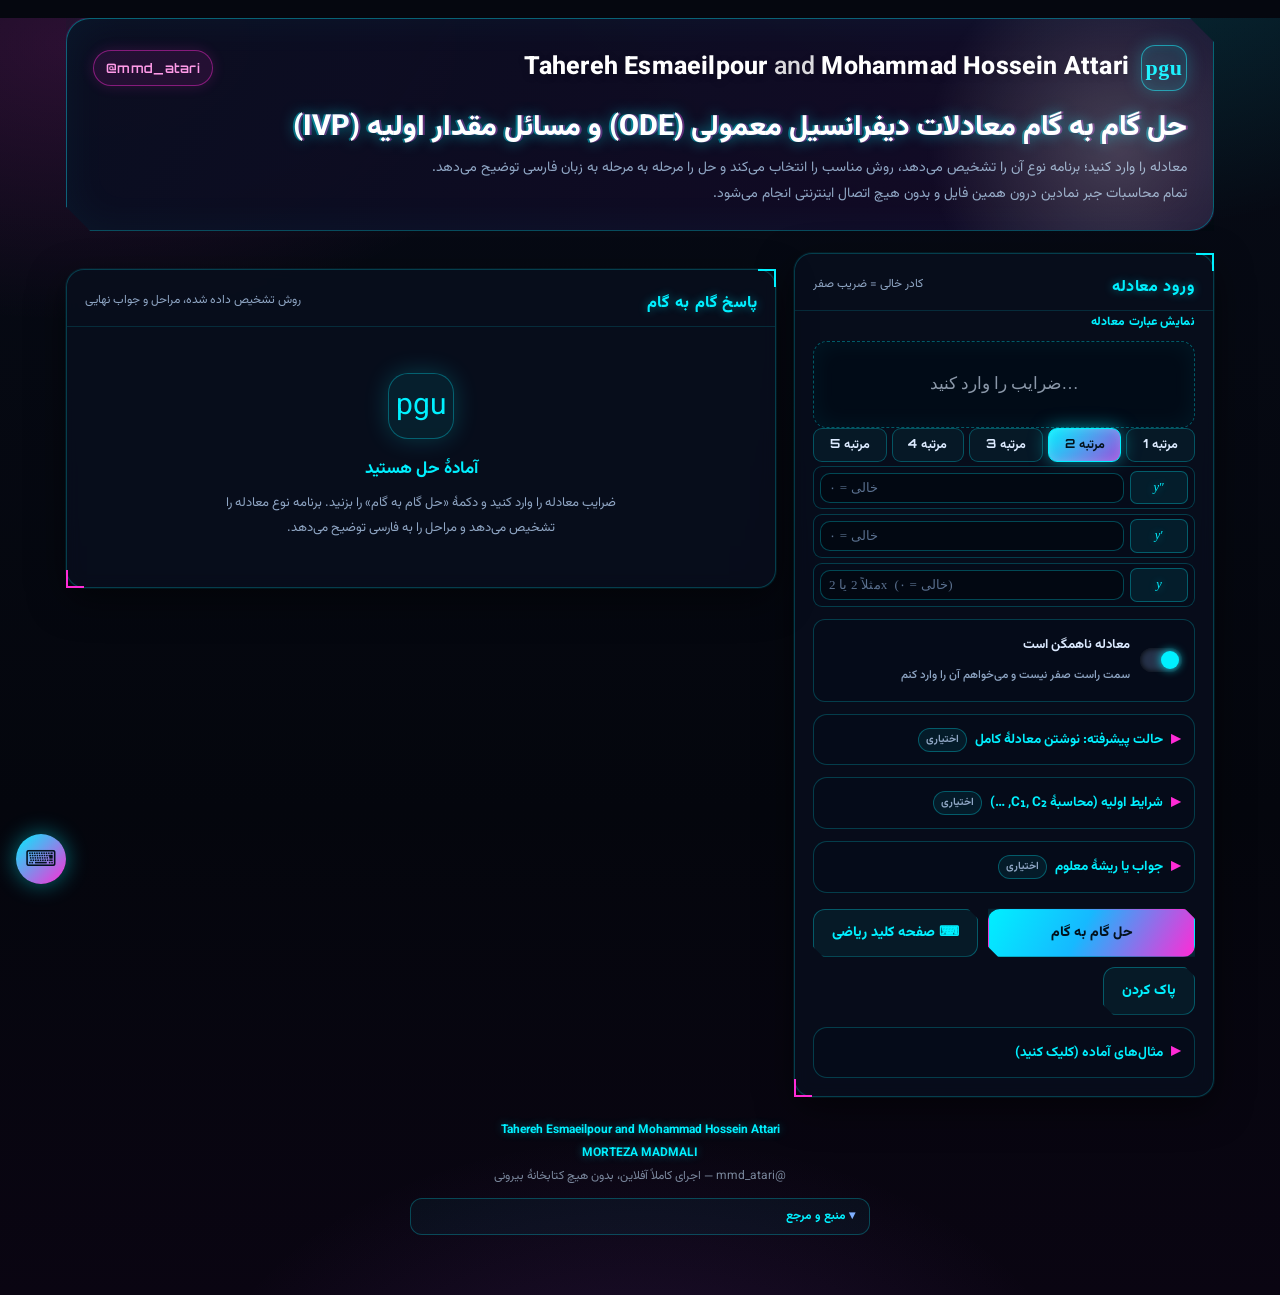
==== commit 4386f4ff: "Fix Persian word spacing and keep keyboard closed on load" ====
--- a/index.html
+++ b/index.html
@@ -3,10 +3,10 @@
 <head>
 <meta charset="utf-8">
 <meta name="viewport" content="width=device-width, initial-scale=1, maximum-scale=5">
-<meta name="description" content="حل گام‌به‌گام معادلات دیفرانسیل معمولی و مسائل مقدار اولیه — کاملاً آفلاین">
+<meta name="description" content="حل گام به گام معادلات دیفرانسیل معمولی و مسائل مقدار اولیه — کاملاً آفلاین">
 <meta name="author" content="Tahereh Esmaeilpour and Mohammad Hossein Attari">
 <meta name="theme-color" content="#05070f">
-<title>حل گام‌به‌گام معادلات دیفرانسیل | Tahereh Esmaeilpour &amp; Mohammad Hossein Attari</title>
+<title>حل گام به گام معادلات دیفرانسیل | Tahereh Esmaeilpour &amp; Mohammad Hossein Attari</title>
 <link id="favicon" rel="icon" href="data:,">
 <style>
 /* فونتهای داخلی — Vazirmatn (فارسی) و Orbitron (سایبرپانک) */
@@ -1421,10 +1421,10 @@
       </div>
       <div class="handle" title="شناسهٔ برنامه">@mmd_atari</div>
     </div>
-    <h1>حل گام‌به‌گام معادلات دیفرانسیل معمولی (ODE) و مسائل مقدار اولیه (IVP)</h1>
+    <h1>حل گام به گام معادلات دیفرانسیل معمولی (ODE) و مسائل مقدار اولیه (IVP)</h1>
     <p class="sub">
       معادله را وارد کنید؛ برنامه نوع آن را تشخیص می‌دهد، روش مناسب را انتخاب می‌کند و حل را
-      مرحله‌به‌مرحله به زبان فارسی توضیح می‌دهد. تمام محاسبات جبر نمادین درون همین فایل و
+      مرحله به مرحله به زبان فارسی توضیح می‌دهد. تمام محاسبات جبر نمادین درون همین فایل و
       بدون هیچ اتصال اینترنتی انجام می‌شود.
     </p>
       </header>
@@ -1608,9 +1608,9 @@
         <div class="error-box" id="errorBox" role="alert"></div>
 
         <div class="actions">
-          <button class="btn btn-primary" id="solveBtn" type="button">حل گام‌به‌گام</button>
+          <button class="btn btn-primary" id="solveBtn" type="button">حل گام به گام</button>
           <button class="btn btn-ghost" id="kbOpenBtn" type="button">⌨ صفحه کلید ریاضی</button>
-          <button class="btn btn-ghost" id="resetBtn" type="button">پاک‌کردن</button>
+          <button class="btn btn-ghost" id="resetBtn" type="button">پاک کردن</button>
         </div>
 
         <details class="section">
@@ -1624,10 +1624,10 @@
     </section>
 
     <!-- ------------------------------ نتیجه ------------------------------ -->
-    <section class="card result-card" aria-label="پاسخ گام‌به‌گام">
+    <section class="card result-card" aria-label="پاسخ گام به گام">
       <div class="card-head">
-        <h2>پاسخ گام‌به‌گام</h2>
-        <span class="hint">روش تشخیص‌داده‌شده، مراحل و جواب نهایی</span>
+        <h2>پاسخ گام به گام</h2>
+        <span class="hint">روش تشخیص داده شده، مراحل و جواب نهایی</span>
       </div>
       <div class="result-wrap" id="resultWrap"></div>
     </section>
@@ -1643,7 +1643,7 @@
       <div class="source-body">
         <div class="source-title">دیفرانسیل کرایه چیان</div>
         <div>کتاب مرجع معادلات دیفرانسیل — مجموعهٔ <span dir="ltr">physlib</span></div>
-        <div class="source-note">نسخهٔ اسکنشده (۳۸۵ صفحه)؛ فایل PDF بهصورت جداگانه نگهداری میشود و در مخزن گنجانده نشده است.</div>
+        <div class="source-note">نسخهٔ اسکن شده (۳۸۵ صفحه)؛ فایل PDF به صورت جداگانه نگهداری می شود و در مخزن گنجانده نشده است.</div>
       </div>
     </details>
   </footer>
@@ -5046,7 +5046,7 @@
       '<div class="empty-state fade-in">' +
       '<div class="icon">pgu</div>' +
       '<h3>' + esc(title || 'آمادهٔ حل هستید') + '</h3>' +
-      '<p>' + esc(text || 'ضرایب معادله را وارد کنید و دکمهٔ «حل گام‌به‌گام» را بزنید. برنامه نوع معادله را تشخیص می‌دهد و مراحل را به فارسی توضیح می‌دهد.') + '</p>' +
+      '<p>' + esc(text || 'ضرایب معادله را وارد کنید و دکمهٔ «حل گام به گام» را بزنید. برنامه نوع معادله را تشخیص می‌دهد و مراحل را به فارسی توضیح می‌دهد.') + '</p>' +
       '</div>';
   }
 
@@ -5765,7 +5765,7 @@
     insert(text, isNaN(caret) ? 0 : caret);
   });
 
-  /* نگه داشتن طولانی روی x / y هم منوی مشتق را باز میکند (برای لمسی) */
+  /* نگه داشتن طولانی روی x / y هم منوی مشتق را باز می کند (برای لمسی) */
   var pressTimer = null;
   keys.addEventListener('pointerdown', function (ev) {
     if (ev.pointerType === 'mouse') return;
@@ -5850,8 +5850,7 @@
     if (coarse) closeKb();
   });
 
-  /* صفحه کلید بهطور پیشفرض روی صفحه باز است */
-  openKb();
+  /* صفحه کلید در ابتدا بسته است؛ با دکمهٔ صفحه کلید باز می شود */
   measure();
   refreshTarget();
 })();
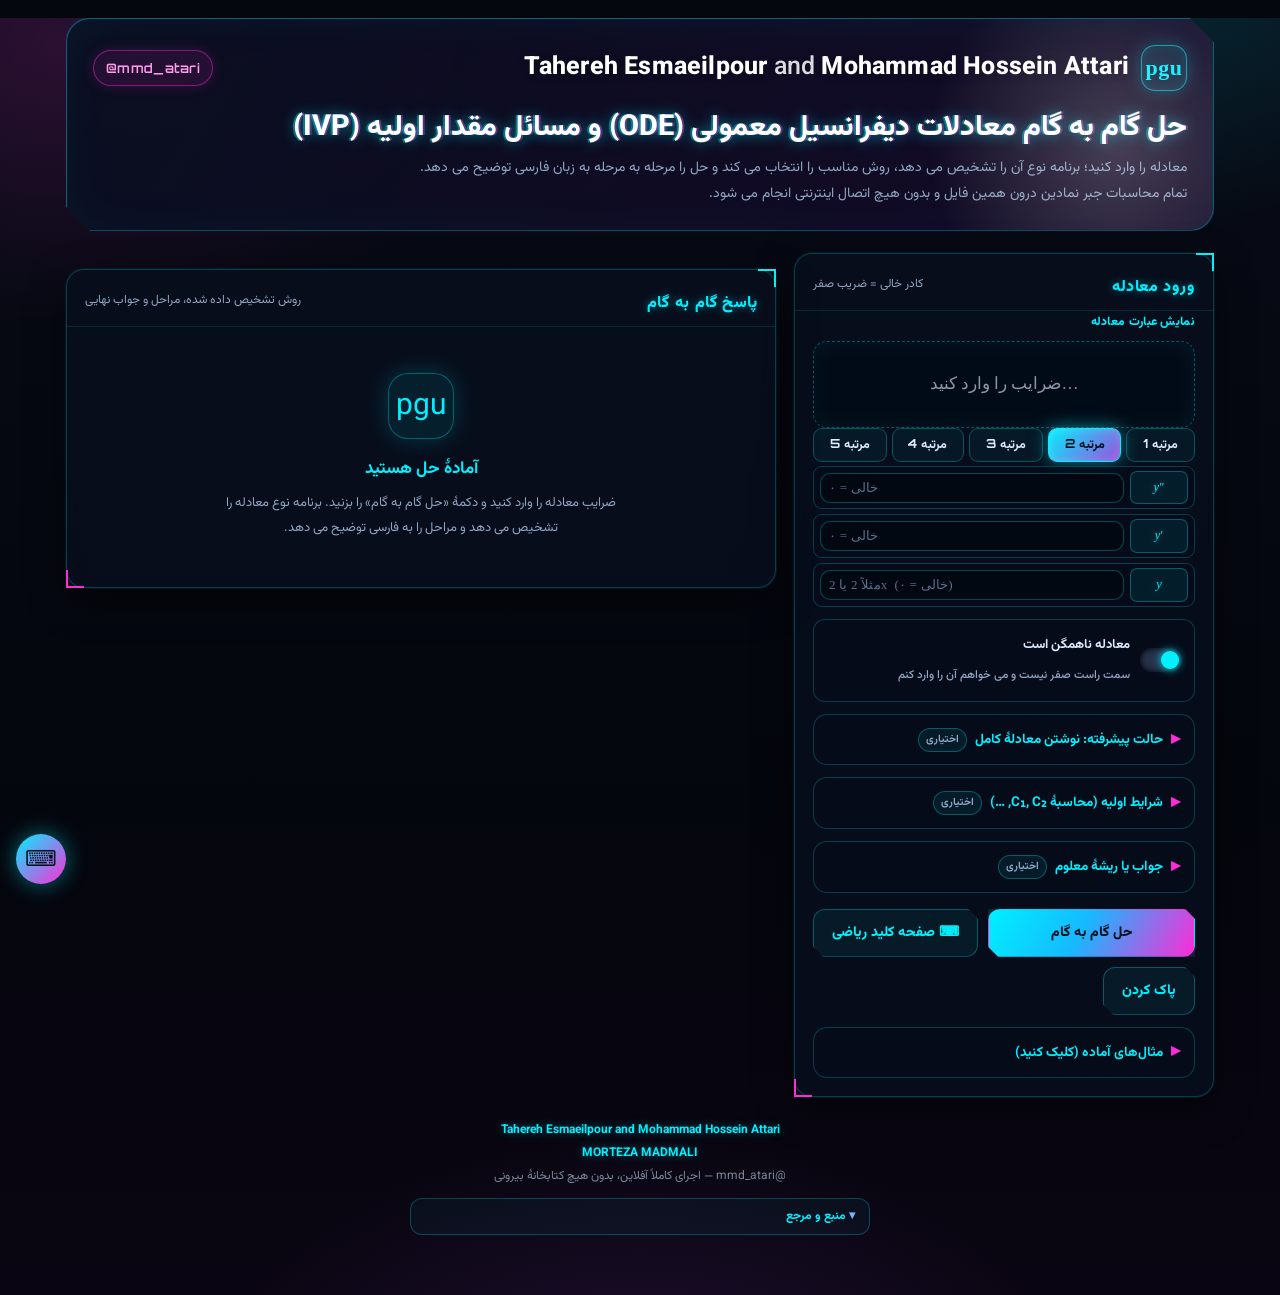
==== commit a3a72ccd: "Fix remaining joined Persian verb phrases" ====
--- a/index.html
+++ b/index.html
@@ -1423,9 +1423,9 @@
     </div>
     <h1>حل گام به گام معادلات دیفرانسیل معمولی (ODE) و مسائل مقدار اولیه (IVP)</h1>
     <p class="sub">
-      معادله را وارد کنید؛ برنامه نوع آن را تشخیص می‌دهد، روش مناسب را انتخاب می‌کند و حل را
-      مرحله به مرحله به زبان فارسی توضیح می‌دهد. تمام محاسبات جبر نمادین درون همین فایل و
-      بدون هیچ اتصال اینترنتی انجام می‌شود.
+      معادله را وارد کنید؛ برنامه نوع آن را تشخیص می دهد، روش مناسب را انتخاب می کند و حل را
+      مرحله به مرحله به زبان فارسی توضیح می دهد. تمام محاسبات جبر نمادین درون همین فایل و
+      بدون هیچ اتصال اینترنتی انجام می شود.
     </p>
       </header>
 
@@ -1536,7 +1536,7 @@
           </div>
 
           <div class="kb-foot">
-            <span class="kb-tip">روی فیلد بزنید؛ کلیدهای xⁿ، a/b و √□ جایگاه‌های تصویری باز میکنند. نیازی به کیبورد دستگاه نیست.</span>
+            <span class="kb-tip">روی فیلد بزنید؛ کلیدهای xⁿ، a/b و √□ جایگاه‌های تصویری باز می کنند. نیازی به کیبورد دستگاه نیست.</span>
             <button type="button" class="kb-solve" id="kbSolve">حل گام به گام ↵</button>
           </div>
         </div>
@@ -1547,7 +1547,7 @@
             <span class="switch" aria-hidden="true"></span>
             <span>
               <span class="sw-label">معادله ناهمگن است</span><br>
-              <span class="sw-hint">سمت راست صفر نیست و می‌خواهم آن را وارد کنم</span>
+              <span class="sw-hint">سمت راست صفر نیست و می خواهم آن را وارد کنم</span>
             </span>
           </label>
           <div class="field" id="rhsField" style="display:none">
@@ -1563,7 +1563,7 @@
               <input type="checkbox" id="rawCheck">
               <span class="switch" aria-hidden="true"></span>
               <span>
-                <span class="sw-label">معادله را به شکل کامل می‌نویسم</span><br>
+                <span class="sw-label">معادله را به شکل کامل می نویسم</span><br>
                 <span class="sw-hint">مناسب معادله‌های ضمنی، کامل (Exact) و کلرو</span>
               </span>
             </label>
@@ -1582,7 +1582,7 @@
               <span class="switch" aria-hidden="true"></span>
               <span>
                 <span class="sw-label">شرایط اولیه را دارم</span><br>
-                <span class="sw-hint">با وارد کردن مقادیر، ثابت‌ها و جواب خصوصی محاسبه می‌شوند</span>
+                <span class="sw-hint">با وارد کردن مقادیر، ثابت‌ها و جواب خصوصی محاسبه می شوند</span>
               </span>
             </label>
             <div id="icBody" style="display:none">
@@ -2400,7 +2400,7 @@
   function isFunc(name) { return FUNCS.indexOf(name) >= 0; }
   function isVar(name) { return VARS.indexOf(name) >= 0; }
 
-  /* شناسه‌های به‌هم‌چسبیده مثل 2xsin(x) را به اجزا می‌شکند */
+  /* شناسه‌های به‌هم‌چسبیده مثل 2xsin(x) را به اجزا می شکند */
   function identNode(id, toks, pos) {
     if (id === 'log') return { func: 'ln' };
     if (isFunc(id)) return { func: id };
@@ -2776,7 +2776,7 @@
     return out;
   }
 
-  /* نسبت F/u1 را عددی بررسی می‌کند؛ اگر ثابت بود مقدار را برمی‌گرداند */
+  /* نسبت F/u1 را عددی بررسی می کند؛ اگر ثابت بود مقدار را برمی گرداند */
   function propConst(F, u1, v) {
     const pts = [0.63, 1.37, -1.11, 2.29, -2.41, 3.03];
     let c = null;
@@ -3239,9 +3239,9 @@
     }
     const cvals = sol.map((v, i) => '<i>C</i><sub>' + (i + 1) + '</sub> = ' + inl(num(v)));
     steps.push(STEP('اعمال شرایط اولیه',
-      P('شرایط اولیه را در جواب عمومی و مشتق‌های آن جایگذاری می‌کنیم. با جایگذاری x<sub>0</sub> = ' + inl(num(x0)) + ' دستگاه خطی زیر به دست می‌آید:'),
+      P('شرایط اولیه را در جواب عمومی و مشتق‌های آن جایگذاری می کنیم. با جایگذاری x<sub>0</sub> = ' + inl(num(x0)) + ' دستگاه خطی زیر به دست می آید:'),
       MH('<div class="eq-list">' + eqLines.join('') + '</div>'),
-      P('این دستگاه را حل می‌کنیم:'),
+      P('این دستگاه را حل می کنیم:'),
       MH('<div class="eq-list">' + cvals.join(' &nbsp;، &nbsp; ') + '</div>')
     ));
     return steps;
@@ -3356,9 +3356,9 @@
     const blocks = [];
     blocks.push(P('شکل استاندارد معادلهٔ خطی مرتبهٔ اول چنین است:'));
     blocks.push(MH(vh + '′ + <span class="paren">(</span>' + inl(Pf) + '<span class="paren">)</span>' + vh + ' = ' + inl(Qf)));
-    blocks.push(P('ابتدا عامل انتگرال‌ساز را می‌سازیم:'));
+    blocks.push(P('ابتدا عامل انتگرال‌ساز را می سازیم:'));
     blocks.push(MH('<i>μ</i>(<i>x</i>) = <i>e</i><sup>∫<i>P</i> d<i>x</i></sup> = <i>e</i><sup>' + (core.IpOk ? inl(core.Ip) : '∫' + inl(Pf) + ' d<i>x</i>') + '</sup> = ' + inl(core.mu)));
-    blocks.push(P('دو طرف معادله را در μ ضرب می‌کنیم. سمت چپ به صورت مشتق حاصل‌ضرب درمی‌آید:'));
+    blocks.push(P('دو طرف معادله را در μ ضرب می کنیم. سمت چپ به صورت مشتق حاصل‌ضرب درمی آید:'));
     blocks.push(MH('<span class="paren">(</span><i>μ</i>' + vh + '<span class="paren">)</span>′ = <i>μ</i> · ' + inl(Qf)));
     blocks.push(P('با انتگرال‌گیری از دو طرف:'));
     blocks.push(MH('<i>μ</i>' + vh + ' = ' + (core.IOk ? inl(core.I) : '∫ ' + inl(core.muQ) + ' d<i>x</i>') + ' + <i>C</i><sub>1</sub>'));
@@ -3374,7 +3374,7 @@
     const core = linearCore(Pf, Qf);
     const steps = [];
     steps.push(STEP('تشخیص نوع معادله',
-      P('این معادله نسبت به <i>y</i> خطی است و می‌توان آن را به شکل استاندارد <b>معادلهٔ دیفرانسیل خطی مرتبهٔ اول</b> نوشت.'),
+      P('این معادله نسبت به <i>y</i> خطی است و می توان آن را به شکل استاندارد <b>معادلهٔ دیفرانسیل خطی مرتبهٔ اول</b> نوشت.'),
       MH('<i>y</i>′ = ' + inl(F)),
       P('یعنی:'),
       MH('<i>y</i>′ + <span class="paren">(</span>' + inl(Pf) + '<span class="paren">)</span><i>y</i> = ' + inl(Qf))
@@ -3417,14 +3417,14 @@
       MH('<i>y</i>′ + <span class="paren">(</span>' + inl(Pf) + '<span class="paren">)</span><i>y</i> = <span class="paren">(</span>' + inl(Qf) + '<span class="paren">)</span> <i>y</i><sup>' + inl(num(n)) + '</sup>')
     ));
     steps.push(STEP('تغییر متغیر',
-      P('دو طرف را بر <i>y</i><sup>n</sup> تقسیم می‌کنیم و تغییر متغیر زیر را به کار می‌بریم:'),
+      P('دو طرف را بر <i>y</i><sup>n</sup> تقسیم می کنیم و تغییر متغیر زیر را به کار می بریم:'),
       MH('<i>v</i> = <i>y</i><sup>1−n</sup> = <i>y</i><sup>' + inl(num(k)) + '</sup> &nbsp;⟹&nbsp; <i>v</i>′ = ' + inl(num(k)) + ' <i>y</i><sup>−' + inl(num(n)) + '</sup> <i>y</i>′'),
-      P('در این صورت معادله به یک معادلهٔ خطی مرتبهٔ اول در <i>v</i> تبدیل می‌شود:'),
+      P('در این صورت معادله به یک معادلهٔ خطی مرتبهٔ اول در <i>v</i> تبدیل می شود:'),
       MH('<i>v</i>′ + <span class="paren">(</span>' + inl(Pv) + '<span class="paren">)</span><i>v</i> = ' + inl(Qv))
     ));
     steps.push(STEP('حل معادلهٔ خطی در v', ...linearStepBlocks(Pv, Qv, core, 'v')));
     steps.push(STEP('بازگشت به متغیر اصلی',
-      P('با قرار دادن <i>v</i> = <i>y</i><sup>1−n</sup> جواب عمومی به دست می‌آید:'),
+      P('با قرار دادن <i>v</i> = <i>y</i><sup>1−n</sup> جواب عمومی به دست می آید:'),
       MH('<i>y</i><sup>' + inl(num(k)) + '</sup> = ' + inl(vSol)),
       MH('<i>y</i> = ' + inl(ySol))
     ));
@@ -3478,13 +3478,13 @@
     if (y1) {
       const guessed = !cfg.knownExpr;
       steps.push(STEP('جواب خصوصی معلوم',
-        P((guessed ? 'با بررسی چند گزینهٔ ساده، جواب خصوصی زیر پیدا شد و در معادله صدق می‌کند:' : 'جواب خصوصی داده‌شده در معادله صدق می‌کند:')),
+        P((guessed ? 'با بررسی چند گزینهٔ ساده، جواب خصوصی زیر پیدا شد و در معادله صدق می کند:' : 'جواب خصوصی داده شده در معادله صدق می کند:')),
         MH('<i>y</i><sub>1</sub> = ' + inl(y1)),
-        P('برای حل، از تغییر متغیر زیر استفاده می‌کنیم:'),
+        P('برای حل، از تغییر متغیر زیر استفاده می کنیم:'),
         MH('<i>y</i> = <i>y</i><sub>1</sub> + <i>u</i><sup>−1</sup>')
       ));
       steps.push(STEP('تبدیل به معادلهٔ خطی',
-        P('با جایگذاری این تغییر متغیر، معادلهٔ ریکاتی به یک معادلهٔ خطی مرتبهٔ اول در <i>u</i> تبدیل می‌شود:'),
+        P('با جایگذاری این تغییر متغیر، معادلهٔ ریکاتی به یک معادلهٔ خطی مرتبهٔ اول در <i>u</i> تبدیل می شود:'),
         MH('<i>u</i>′ + <span class="paren">(</span>' + inl(b2) + '<span class="paren">)</span><i>u</i> = ' + inl(neg(c)))
       ));
       steps.push(STEP('حل معادلهٔ خطی در u', ...linearStepBlocks(b2, neg(c), core, 'u')));
@@ -3575,11 +3575,11 @@
     const { f, g } = sp;
     const steps = [];
     steps.push(STEP('تشخیص معادلهٔ تفکیک‌پذیر',
-      P('معادله را می‌توان به صورت حاصل‌ضرب دو تابع، یکی فقط از <i>x</i> و دیگری فقط از <i>y</i>، نوشت:'),
+      P('معادله را می توان به صورت حاصل‌ضرب دو تابع، یکی فقط از <i>x</i> و دیگری فقط از <i>y</i>، نوشت:'),
       MH('<i>y</i>′ = <span class="paren">(</span>' + inl(f) + '<span class="paren">)</span><span class="paren">(</span>' + inl(g) + '<span class="paren">)</span>')
     ));
     steps.push(STEP('تفکیک متغیرها',
-      P('با تقسیم بر g(y) و ضرب در dx، متغیرها از هم جدا می‌شوند:'),
+      P('با تقسیم بر g(y) و ضرب در dx، متغیرها از هم جدا می شوند:'),
       MH(CAS.fracHtml(inl(num(1)), inl(g)) + ' d<i>y</i> = ' + inl(f) + ' d<i>x</i>')
     ));
     const invg = div(num(1), g);
@@ -3599,7 +3599,7 @@
       const e = div(rhs, num(kLog));
       general = mul(sy('C1'), CAS.expNode(e));
       steps.push(STEP('صریح‌سازی جواب',
-        P('با نمایی‌کردن دو طرف و ادغام ثابت (علامت قدر مطلق در ثابت پنهان می‌شود):'),
+        P('با نمایی‌کردن دو طرف و ادغام ثابت (علامت قدر مطلق در ثابت پنهان می شود):'),
         MH('<i>y</i> = <i>C</i><sub>1</sub> <i>e</i><sup>' + inl(e) + '</sup>')
       ));
     }
@@ -3653,7 +3653,7 @@
     const implicitY = simp(subs(implicit, { v: div(vr('y'), vr('x')) }));
     const steps = [];
     steps.push(STEP('تشخیص معادلهٔ همگن',
-      P('تابع سمت راست در <i>x</i> و <i>y</i> همگن از درجهٔ صفر است؛ یعنی با تغییر مقیاس (x,y) → (tx,ty) مقدار آن تغییر نمی‌کند. معادله را به شکل تابعی از y/x می‌نویسیم:'),
+      P('تابع سمت راست در <i>x</i> و <i>y</i> همگن از درجهٔ صفر است؛ یعنی با تغییر مقیاس (x,y) → (tx,ty) مقدار آن تغییر نمی کند. معادله را به شکل تابعی از y/x می نویسیم:'),
       MH('<i>y</i>′ = <i>G</i><span class="paren">(</span>' + CAS.fracHtml('<i>y</i>', '<i>x</i>') + '<span class="paren">)</span> = ' + inl(G))
     ));
     steps.push(STEP('تغییر متغیر v = y/x',
@@ -3675,7 +3675,7 @@
       ));
     } else {
       steps.push(STEP('بازگشت به y',
-        P('با جایگذاری v = y/x جواب عمومی به صورت ضمنی به دست می‌آید:'),
+        P('با جایگذاری v = y/x جواب عمومی به صورت ضمنی به دست می آید:'),
         MH(inl(implicitY) + ' = <i>C</i><sub>1</sub>')
       ));
     }
@@ -3732,12 +3732,12 @@
   function solveExact1(F, cfg, data) {
     const steps = [];
     steps.push(STEP('نوشتن معادله به شکل دیفرانسیلی',
-      P('معادله را به شکل زیر می‌نویسیم:'),
+      P('معادله را به شکل زیر می نویسیم:'),
       MH(inl(data.M) + ' d<i>x</i> + <span class="paren">(</span>' + inl(data.N) + '<span class="paren">)</span> d<i>y</i> = 0')
     ));
     if (data.exact) {
       steps.push(STEP('آزمون کامل بودن',
-        P('شرط کامل بودن را بررسی می‌کنیم:'),
+        P('شرط کامل بودن را بررسی می کنیم:'),
         MH(CAS.fracHtml('∂<i>M</i>', '∂<i>y</i>') + ' = ' + inl(data.My) + ' &nbsp;&nbsp;،&nbsp;&nbsp; ' + CAS.fracHtml('∂<i>N</i>', '∂<i>x</i>') + ' = ' + inl(data.Nx)),
         P('چون این دو برابرند، معادله <b>کامل</b> است و تابع پتانسیل U(x,y) وجود دارد.'),
         MH('∂<i>U</i>/∂<i>x</i> = <i>M</i> &nbsp;،&nbsp; ∂<i>U</i>/∂<i>y</i> = <i>N</i>')
@@ -3746,15 +3746,15 @@
       steps.push(STEP('یافتن عامل انتگرال‌ساز',
         P('معادلهٔ اولیه کامل نیست، زیرا:'),
         MH(CAS.fracHtml('∂<i>M</i>', '∂<i>y</i>') + ' = ' + inl(data.My) + ' ≠ ' + inl(data.Nx) + ' = ' + CAS.fracHtml('∂<i>N</i>', '∂<i>x</i>')),
-        P('با استفاده از نسبت مناسب، عامل انتگرال‌ساز به دست می‌آید:'),
+        P('با استفاده از نسبت مناسب، عامل انتگرال‌ساز به دست می آید:'),
         MH('<i>μ</i> = <i>e</i><sup>∫ ' + inl(data.muType === 'x' ? div(sub(data.My, data.Nx), data.N) : div(sub(data.Nx, data.My), data.M)) + ' d' + data.muType + '</sup> = ' + inl(data.mu)),
-        P('با ضرب معادله در μ، معادلهٔ جدید کامل می‌شود.'),
+        P('با ضرب معادله در μ، معادلهٔ جدید کامل می شود.'),
         MH(inl(data.M2) + ' d<i>x</i> + <span class="paren">(' + inl(data.N2) + ')</span> d<i>y</i> = 0')
       ));
     }
     const core = data.core;
     steps.push(STEP('یافتن تابع پتانسیل',
-      P('از ∂U/∂x = M انتگرال می‌گیریم:'),
+      P('از ∂U/∂x = M انتگرال می گیریم:'),
       MH('<i>U</i> = ' + inl(core.Ux) + ' + <i>g</i>(<i>y</i>)'),
       P('با مشتق‌گیری نسبت به y و برابر قرار دادن با N:'),
       MH('<i>g</i>′(<i>y</i>) = ' + inl(core.gP)),
@@ -3806,7 +3806,7 @@
     const gen = add(mul(sy('C1'), vr('x')), simp(subs(phi, { yp: sy('C1') })));
     const steps = [];
     steps.push(STEP('تشخیص معادلهٔ کلرو',
-      P('معادله از نوع <b>کلرو</b> است و می‌توان آن را به شکل زیر نوشت:'),
+      P('معادله از نوع <b>کلرو</b> است و می توان آن را به شکل زیر نوشت:'),
       MH('<i>y</i> = <i>x</i><i>y</i>′ + <i>φ</i>(<i>y</i>′) &nbsp;،&nbsp; <i>φ</i>(<i>p</i>) = ' + inl(phi))
     ));
     steps.push(STEP('مشتق‌گیری از دو طرف',
@@ -3825,7 +3825,7 @@
       const xPar = simp(neg(subs(dphi, { yp: vr('t') })));
       const yPar = simp(add(mul(vr('t'), xPar), subs(phi, { yp: vr('t') })));
       steps.push(STEP('جواب منفرد (پارامتری)',
-        P('حالت دوم x + φ′(p) = 0 جواب منفرد را به شکل پارامتری می‌دهد:'),
+        P('حالت دوم x + φ′(p) = 0 جواب منفرد را به شکل پارامتری می دهد:'),
         MH('<i>x</i> = ' + inl(xPar) + ' &nbsp;،&nbsp; <i>y</i> = <i>t</i> <i>x</i> + <i>φ</i>(<i>t</i>)'),
         MH('<i>y</i> = ' + inl(yPar)),
         NOTE('این جواب در حالت کلی پوش دستهٔ خطوط y = Cx + φ(C) است و در جواب عمومی مستتر نیست.')
@@ -3865,7 +3865,7 @@
     if (!p) throw new Error('معادله نسبت به y′ چندجمله‌ای نیست؛ ورودی را ساده‌تر بنویسید.');
     const deg = p.length ? p[p.length - 1].d : 0;
     if (deg === 0) throw new Error('عبارت واردشده شامل y′ نیست؛ این یک معادلهٔ دیفرانسیل نیست.');
-    if (deg > 2) throw new Error('معادله نسبت به y′ از درجهٔ ' + deg + ' است؛ این نسخه تا درجهٔ دوم (کلرو) را پشتیبانی می‌کند.');
+    if (deg > 2) throw new Error('معادله نسبت به y′ از درجهٔ ' + deg + ' است؛ این نسخه تا درجهٔ دوم (کلرو) را پشتیبانی می کند.');
 
     const coef = d => (p.find(o => o.d === d) || { c: num(0) }).c;
     c0 = coef(0); c1 = coef(1);
@@ -3931,25 +3931,25 @@
   function unsupportedFirst(F, cfg, c0, c1) {
     const steps = [];
     steps.push(STEP('تشخیص نوع معادله',
-      P('معادله به شکل صریح زیر نوشته می‌شود:'),
+      P('معادله به شکل صریح زیر نوشته می شود:'),
       MH('<i>y</i>′ = ' + inl(F)),
       P('این معادله در دسته‌های استاندارد تفکیک‌پذیر، خطی، همگن، کامل، برنولی، ریکاتی یا کلرو قرار نگرفت.')
     ));
     steps.push(STEP('پیشنهادها',
       LIST([
-        'اگر یکی از جواب‌های خصوصی معادله را می‌دانید، آن را در کادر «جواب معلوم» وارد کنید (برای ریکاتی یا کاهش مرتبه).',
-        'می‌توانید معادله را با تغییر متغیر ساده کنید؛ برای نمونه تغییر متغیرهای u = y/x یا v = y/x² را امتحان کنید.',
+        'اگر یکی از جواب‌های خصوصی معادله را می دانید، آن را در کادر «جواب معلوم» وارد کنید (برای ریکاتی یا کاهش مرتبه).',
+        'می توانید معادله را با تغییر متغیر ساده کنید؛ برای نمونه تغییر متغیرهای u = y/x یا v = y/x² را امتحان کنید.',
         'برای حل عددی، از روش‌های اویلر یا رونگه–کوتا استفاده کنید.'
       ])
     ));
     return ST.result({
       ok: false, incomplete: true,
       method: 'روش تحلیلی استاندارد پیدا نشد',
-      methodNote: 'معادله در الگوهای شناخته‌شدهٔ این نسخه قرار نمی‌گیرد',
+      methodNote: 'معادله در الگوهای شناخته‌شدهٔ این نسخه قرار نمی گیرد',
       tags: [TAGS.vorodi],
       steps,
       warnings: ['این معادله با روش‌های تحلیلی داخل برنامه حل نشد.',
-        'برخی معادلات مرتبهٔ اول فقط با تغییر متغیرهای خاص یا به صورت سری/عددی حل می‌شوند.']
+        'برخی معادلات مرتبهٔ اول فقط با تغییر متغیرهای خاص یا به صورت سری/عددی حل می شوند.']
     });
   }
 
@@ -4164,7 +4164,7 @@
         b = Math.abs(k);
         continue;
       }
-      if (f0.t === 'f' && f0.f === 'ln') { /* پشتیبانی نمی‌شود */ return null; }
+      if (f0.t === 'f' && f0.f === 'ln') { /* پشتیبانی نمی شود */ return null; }
       if (f0.t === 'f' && f0.f === 'abs') return null;
       if (f0.t === 'f') return null;
       return null;
@@ -4345,7 +4345,7 @@
     }
     let n = order0;
     while (n > 0 && CAS.isZero(coeffs[n])) n--;
-    if (n === 0) throw new Error('ضریب بالاترین مشتق صفر است و معادله عملاً جبری می‌شود.');
+    if (n === 0) throw new Error('ضریب بالاترین مشتق صفر است و معادله عملاً جبری می شود.');
     const cs = coeffs.slice(0, n + 1);
     cfg.order = n;
 
@@ -4387,14 +4387,14 @@
         MH('L[y] = ' + inl(L) + (nonhom ? ' = ' + inl(R) : ' = 0'))
       ));
       steps.push(STEP('تشکیل معادلهٔ مشخصه',
-        P('برای جواب‌های نمایی <span class="math-inline"><i>y</i> = <i>e</i><sup><i>rx</i></sup></span>، معادلهٔ مشخصه به دست می‌آید:'),
+        P('برای جواب‌های نمایی <span class="math-inline"><i>y</i> = <i>e</i><sup><i>rx</i></sup></span>، معادلهٔ مشخصه به دست می آید:'),
         MH('<i>P</i>(<i>r</i>) = ' + CAS._charPolyString(coeffDesk, 'r') + ' = 0')
       ));
       steps.push(STEP('ریشه‌های معادلهٔ مشخصه',
         ...rootBlocks(info, n, n === 2 ? { a2: consts[2], a1: consts[1], a0: consts[0] } : null)
       ));
       steps.push(STEP('ساخت جواب عمومی همگن',
-        P('بر اساس نوع ریشه‌ها، جواب‌های پایه (مستقل خطی) ساخته می‌شوند:'),
+        P('بر اساس نوع ریشه‌ها، جواب‌های پایه (مستقل خطی) ساخته می شوند:'),
         LIST(basisExplanation(info, n)),
         MH('<i>y</i><sub>h</sub> = ' + yhHtml(basis))
       ));
@@ -4412,25 +4412,25 @@
       steps.push(STEP('تشخیص معادلهٔ کوشی–اویلر',
         P('ضرایب معادله به ترتیب توان‌های x هستند؛ یعنی ضریب مشتق k‌ام با x<sup>k</sup> متناسب است. این معادله از نوع <b>کوشی–اویلر</b> است:'),
         MH(inl(L) + (nonhom ? ' = ' + inl(R) : ' = 0')),
-        P('با تغییر متغیر <span class="math-inline"><i>x</i> = <i>e</i><sup><i>t</i></sup></span> (یا فرض <span class="math-inline"><i>y</i> = <i>x</i><sup><i>λ</i></sup></span>) به معادلهٔ خطی با ضرایب ثابت تبدیل می‌شود.')
+        P('با تغییر متغیر <span class="math-inline"><i>x</i> = <i>e</i><sup><i>t</i></sup></span> (یا فرض <span class="math-inline"><i>y</i> = <i>x</i><sup><i>λ</i></sup></span>) به معادلهٔ خطی با ضرایب ثابت تبدیل می شود.')
       ));
       steps.push(STEP('معادلهٔ شاخصی',
-        P('با جایگذاری <span class="math-inline"><i>y</i> = <i>x</i><sup><i>λ</i></sup></span> در معادله، معادلهٔ شاخصی (مشخصه) به دست می‌آید:'),
+        P('با جایگذاری <span class="math-inline"><i>y</i> = <i>x</i><sup><i>λ</i></sup></span> در معادله، معادلهٔ شاخصی (مشخصه) به دست می آید:'),
         MH(CAS._charPolyString(eulerInfo, 'λ') + ' = 0')
       ));
       steps.push(STEP('ریشه‌های معادلهٔ شاخصی',
         ...rootBlocks(info, n, null, 'λ')
       ));
       steps.push(STEP('جواب عمومی همگن',
-        P('با ریشه‌های λ، جواب‌ها به شکل <span class="math-inline"><i>x</i><sup>λ</sup></span> (و در حالت مختلط <span class="math-inline"><i>x</i><sup>α</sup>cos(β ln x)</span>) ساخته می‌شوند:'),
+        P('با ریشه‌های λ، جواب‌ها به شکل <span class="math-inline"><i>x</i><sup>λ</sup></span> (و در حالت مختلط <span class="math-inline"><i>x</i><sup>α</sup>cos(β ln x)</span>) ساخته می شوند:'),
         MH('<i>y</i><sub>h</sub> = ' + yhHtml(basis))
       ));
-      if (cfg.x0 <= 0) warnings.push('جواب کوشی–اویلر روی بازهٔ x > 0 نوشته می‌شود؛ نقطهٔ x₀ باید مثبت باشد.');
+      if (cfg.x0 <= 0) warnings.push('جواب کوشی–اویلر روی بازهٔ x > 0 نوشته می شود؛ نقطهٔ x₀ باید مثبت باشد.');
     } else if (n === 2 && cfg.knownExpr) {
       const y1 = cfg.knownExpr;
       const lhs1 = add(mul(cs[2], CAS.nthDiff(y1, 'x', 2)), mul(cs[1], diff(y1, 'x')), mul(cs[0], y1));
       if (!CAS.isZero(lhs1)) {
-        throw new Error('جواب معلوم واردشده در معادله صدق نمی‌کند؛ آن را بررسی کنید.');
+        throw new Error('جواب معلوم واردشده در معادله صدق نمی کند؛ آن را بررسی کنید.');
       }
       const red = CAS._reductionOfOrder(y1, cs[1], cs[2]);
       basis = [y1, red.y2];
@@ -4439,7 +4439,7 @@
       methodNote = 'یافتن جواب دوم مستقل خطی';
       tags = [TAGS.orden2, TAGS.linear];
       steps.push(STEP('جواب معلوم و تغییر متغیر',
-        P('جواب <span class="math-inline"><i>y</i><sub>1</sub> = ' + inl(y1) + '</span> در معادله صدق می‌کند. برای یافتن جواب دوم مستقل، از تغییر متغیر <span class="math-inline"><i>y</i> = <i>u</i>(<i>x</i>)<i>y</i><sub>1</sub></span> استفاده می‌کنیم.'),
+        P('جواب <span class="math-inline"><i>y</i><sub>1</sub> = ' + inl(y1) + '</span> در معادله صدق می کند. برای یافتن جواب دوم مستقل، از تغییر متغیر <span class="math-inline"><i>y</i> = <i>u</i>(<i>x</i>)<i>y</i><sub>1</sub></span> استفاده می کنیم.'),
         MH('<i>y</i><sub>2</sub> = <i>y</i><sub>1</sub> ∫ ' + CAS.fracHtml('<i>e</i><sup>−∫<i>P</i> d<i>x</i></sup>', '<i>y</i><sub>1</sub><sup>2</sup>') + ' d<i>x</i>')
       ));
       steps.push(STEP('محاسبهٔ جواب دوم',
@@ -4452,7 +4452,7 @@
         MH('<i>y</i> = ' + inl(yh))
       ));
     } else {
-      throw new Error('این معادلهٔ خطی مرتبهٔ ' + n + ' با ضرایب متغیر است و در قالب کوشی–اویلر یا کاهش مرتبه حل نمی‌شود. برای مرتبهٔ دوم می‌توانید یک جواب معلوم وارد کنید.');
+      throw new Error('این معادلهٔ خطی مرتبهٔ ' + n + ' با ضرایب متغیر است و در قالب کوشی–اویلر یا کاهش مرتبه حل نمی شود. برای مرتبهٔ دوم می توانید یک جواب معلوم وارد کنید.');
     }
 
     /* ---------------- بخش ناهمگن ---------------- */
@@ -4463,16 +4463,16 @@
         if (und) {
           yp = und.yp; partInfo = und; partMethod = 'undetermined';
           steps.push(STEP('انتخاب شکل جواب خصوصی (ضرایب نامعین)',
-            P('جملهٔ ناهمگن ترکیبی از چندجمله‌ای، نمایی و توابع مثلثاتی است. شکل حدسی جواب خصوصی را با ضرایب نامعین می‌نویسیم:'),
+            P('جملهٔ ناهمگن ترکیبی از چندجمله‌ای، نمایی و توابع مثلثاتی است. شکل حدسی جواب خصوصی را با ضرایب نامعین می نویسیم:'),
             MH(trialHtml(und.basis)),
-            P('با جایگذاری در معادله و مساوی قرار دادن ضرایب، دستگاه خطی ضرایب حل می‌شود.'),
+            P('با جایگذاری در معادله و مساوی قرار دادن ضرایب، دستگاه خطی ضرایب حل می شود.'),
             MH('<i>y</i><sub>p</sub> = ' + inl(yp))
           ));
         } else if (n === 2) {
           variation = CAS._variation2(basis, R, cs[2]);
           yp = variation.yp; partMethod = 'variation';
           steps.push(STEP('روش تغییر پارامترها',
-            P('چون جملهٔ ناهمگن در قالب ضرایب نامعین نمی‌گنجد، از روش تغییر پارامترها استفاده می‌کنیم:'),
+            P('چون جملهٔ ناهمگن در قالب ضرایب نامعین نمی گنجد، از روش تغییر پارامترها استفاده می کنیم:'),
             MH('<i>y</i><sub>p</sub> = −<i>y</i><sub>1</sub> ∫ ' + CAS.fracHtml('<i>y</i><sub>2</sub><i>g</i>', '<i>W</i>') + ' d<i>x</i> + <i>y</i><sub>2</sub> ∫ ' + CAS.fracHtml('<i>y</i><sub>1</sub><i>g</i>', '<i>W</i>') + ' d<i>x</i>'),
             MH('<i>W</i>(<i>y</i><sub>1</sub>,<i>y</i><sub>2</sub>) = ' + inl(variation.W)),
             MH('<i>y</i><sub>p</sub> = ' + inl(yp)),
@@ -4483,7 +4483,7 @@
         variation = CAS._variation2(basis, R, cs[2]);
         yp = variation.yp; partMethod = 'variation';
         steps.push(STEP('جواب خصوصی با تغییر پارامترها',
-          P('برای معادلهٔ کوشی–اویلر ناهمگن، از تغییر پارامترها استفاده می‌کنیم:'),
+          P('برای معادلهٔ کوشی–اویلر ناهمگن، از تغییر پارامترها استفاده می کنیم:'),
           MH('<i>W</i> = ' + inl(variation.W)),
           MH('<i>y</i><sub>p</sub> = ' + inl(yp))
         ));
@@ -4527,7 +4527,7 @@
           warnings.push('شرایط اولیه با دقت عددی برقرار نشدند؛ ممکن است شرایط ناسازگار یا نقطهٔ x₀ تکین باشد.');
         }
       } else {
-        warnings.push('دستگاه شرایط اولیه تکین بود و ثابت‌ها به‌دست نیامدند.');
+        warnings.push('دستگاه شرایط اولیه تکین بود و ثابت‌ها به دست نیامدند.');
       }
     }
 
@@ -4535,7 +4535,7 @@
       const err = CAS.verifyResult(cfg, particular || general);
       if (err !== null && err < 1e-5) {
         steps.push(STEP('بررسی صحت جواب',
-          P('جواب به‌دست‌آمده در معادلهٔ اصلی جایگذاری و در چند نقطه به‌صورت عددی بررسی شد؛ باقی‌ماندهٔ معادله در حد خطای گردکردن صفر است. ✓')
+          P('جواب به دست‌آمده در معادلهٔ اصلی جایگذاری و در چند نقطه به‌صورت عددی بررسی شد؛ باقی‌ماندهٔ معادله در حد خطای گردکردن صفر است. ✓')
         ));
       }
     }
@@ -4579,7 +4579,7 @@
     steps.push(STEP('جواب همگن', MH('<i>y</i><sub>h</sub> = ' + inl(yh))));
     const v = CAS._variation2(basis, R, a2);
     steps.push(STEP('روش تغییر پارامترها',
-      P('جواب خصوصی با فرمول تغییر پارامترها محاسبه می‌شود:'),
+      P('جواب خصوصی با فرمول تغییر پارامترها محاسبه می شود:'),
       MH('<i>W</i> = <i>y</i><sub>1</sub><i>y</i><sub>2</sub>′ − <i>y</i><sub>1</sub>′<i>y</i><sub>2</sub> = ' + inl(v.W)),
       MH('<i>y</i><sub>p</sub> = ' + inl(v.yp))
     ));
@@ -4596,7 +4596,7 @@
 
   function buildUndetAlt(cfg, basis, R, info, consts) {
     const und = CAS._undetermined(consts.slice().reverse(), R, info);
-    if (!und) throw new Error('روش ضرایب نامعین برای این جملهٔ ناهمگن به کار نمی‌رود.');
+    if (!und) throw new Error('روش ضرایب نامعین برای این جملهٔ ناهمگن به کار نمی رود.');
     const yh = yhFromBasis(basis);
     const steps = [];
     steps.push(STEP('جواب همگن', MH('<i>y</i><sub>h</sub> = ' + inl(yh))));
@@ -4652,7 +4652,7 @@
         const C = CAS.evalNum(U, { x: cfg.x0, y: cfg.y0s[0] });
         if (isFinite(C)) {
           res.steps.push(STEP('اعمال شرایط اولیه',
-            P('شرط اولیه را در جواب ضمنی جایگذاری می‌کنیم:'),
+            P('شرط اولیه را در جواب ضمنی جایگذاری می کنیم:'),
             MH(inl(U) + ' = <i>C</i><sub>1</sub> &nbsp;⟹&nbsp; ' + inl(num(CAS.chop(C))) + ' = <i>C</i><sub>1</sub>'),
             P('بنابراین جواب خصوصی (به صورت ضمنی) چنین است:'),
             MH(inl(U) + ' = ' + inl(num(CAS.chop(C))))
@@ -4689,7 +4689,7 @@
 
     const c = CAS.findC1(gen, cfg.x0, cfg.y0s[0]);
     if (c === null || !isFinite(c)) {
-      res.warnings.push('یافتن مقدار C₁ از شرط اولیه با روش عددی ممکن نشد؛ جواب عمومی نمایش داده می‌شود.');
+      res.warnings.push('یافتن مقدار C₁ از شرط اولیه با روش عددی ممکن نشد؛ جواب عمومی نمایش داده می شود.');
       res.answerHtml = inl(gen);
       res.answerLabel = 'جواب عمومی';
       res.answerExpr = gen;
@@ -4697,9 +4697,9 @@
     }
     const part = simp(subs(gen, { C1: num(c) }));
     res.steps.push(STEP('اعمال شرایط اولیه',
-      P('شرط اولیهٔ <span class="math-inline"><i>y</i>(' + inl(num(cfg.x0)) + ') = ' + inl(num(cfg.y0s[0])) + '</span> را در جواب عمومی جایگذاری می‌کنیم:'),
+      P('شرط اولیهٔ <span class="math-inline"><i>y</i>(' + inl(num(cfg.x0)) + ') = ' + inl(num(cfg.y0s[0])) + '</span> را در جواب عمومی جایگذاری می کنیم:'),
       MH(inl(gen) + ' &nbsp;در&nbsp; <i>x</i> = ' + inl(num(cfg.x0)) + ' ⟹ ' + inl(num(cfg.y0s[0]))),
-      P('و مقدار ثابت به‌دست می‌آید:'),
+      P('و مقدار ثابت به دست می آید:'),
       MH('<i>C</i><sub>1</sub> = ' + inl(num(c))),
       P('پس جواب خصوصی نهایی:'),
       MH('<i>y</i> = ' + inl(part))
@@ -4713,7 +4713,7 @@
     const err = CAS.verifyResult(cfg, part);
     if (err !== null && err < 1e-6) {
       res.steps.push(STEP('بررسی صحت جواب',
-        P('جواب خصوصی در معادلهٔ اصلی جایگذاری و بررسی شد؛ هم در معادله و هم در شرط اولیه صدق می‌کند. ✓')
+        P('جواب خصوصی در معادلهٔ اصلی جایگذاری و بررسی شد؛ هم در معادله و هم در شرط اولیه صدق می کند. ✓')
       ));
     }
     return res;
@@ -5046,7 +5046,7 @@
       '<div class="empty-state fade-in">' +
       '<div class="icon">pgu</div>' +
       '<h3>' + esc(title || 'آمادهٔ حل هستید') + '</h3>' +
-      '<p>' + esc(text || 'ضرایب معادله را وارد کنید و دکمهٔ «حل گام به گام» را بزنید. برنامه نوع معادله را تشخیص می‌دهد و مراحل را به فارسی توضیح می‌دهد.') + '</p>' +
+      '<p>' + esc(text || 'ضرایب معادله را وارد کنید و دکمهٔ «حل گام به گام» را بزنید. برنامه نوع معادله را تشخیص می دهد و مراحل را به فارسی توضیح می دهد.') + '</p>' +
       '</div>';
   }
 
@@ -5408,7 +5408,7 @@
   var selectedFn = 'exp';
 
   var TITLES = {
-    power: 'توان — عبارت بالا نوشته می‌شود',
+    power: 'توان — عبارت بالا نوشته می شود',
     frac: 'کسر — صورت بالا و مخرج پایین',
     sqrt: 'ریشه — عبارت داخل رادیکال',
     abs: 'قدر مطلق',
